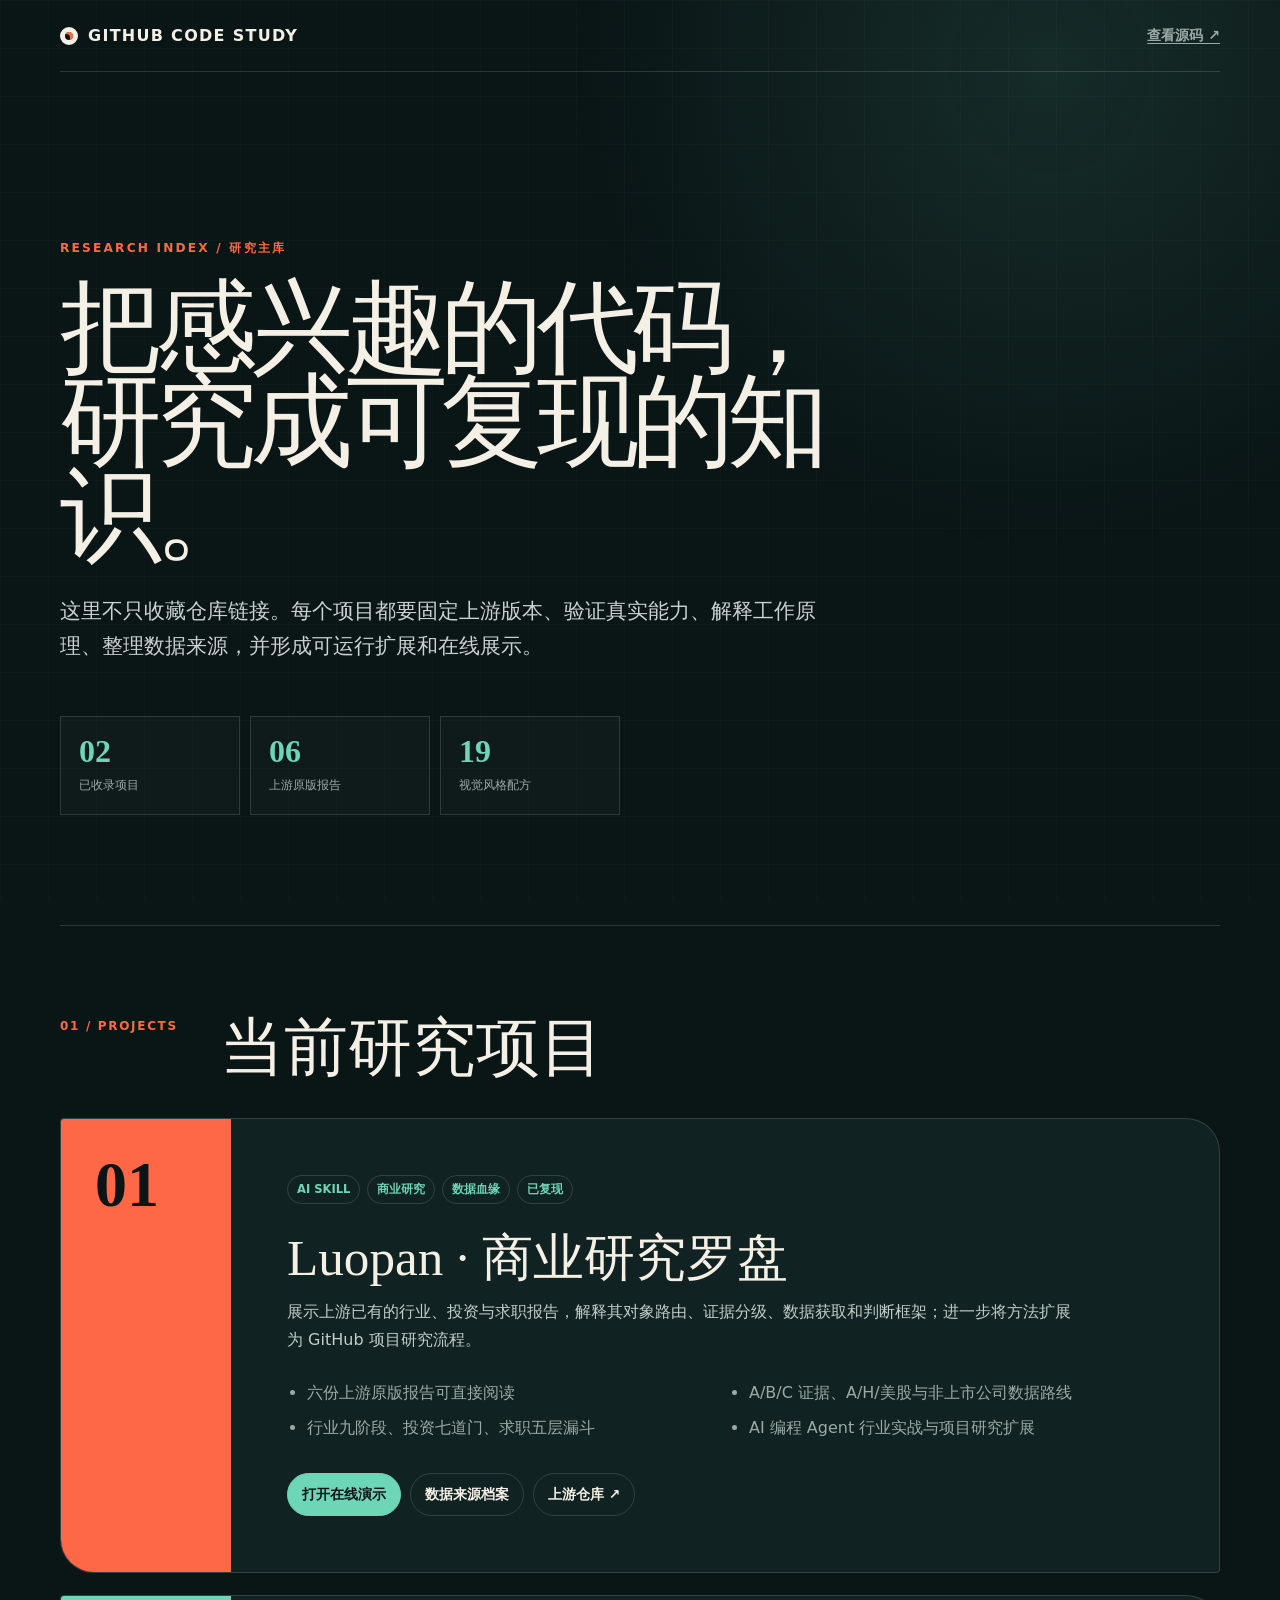
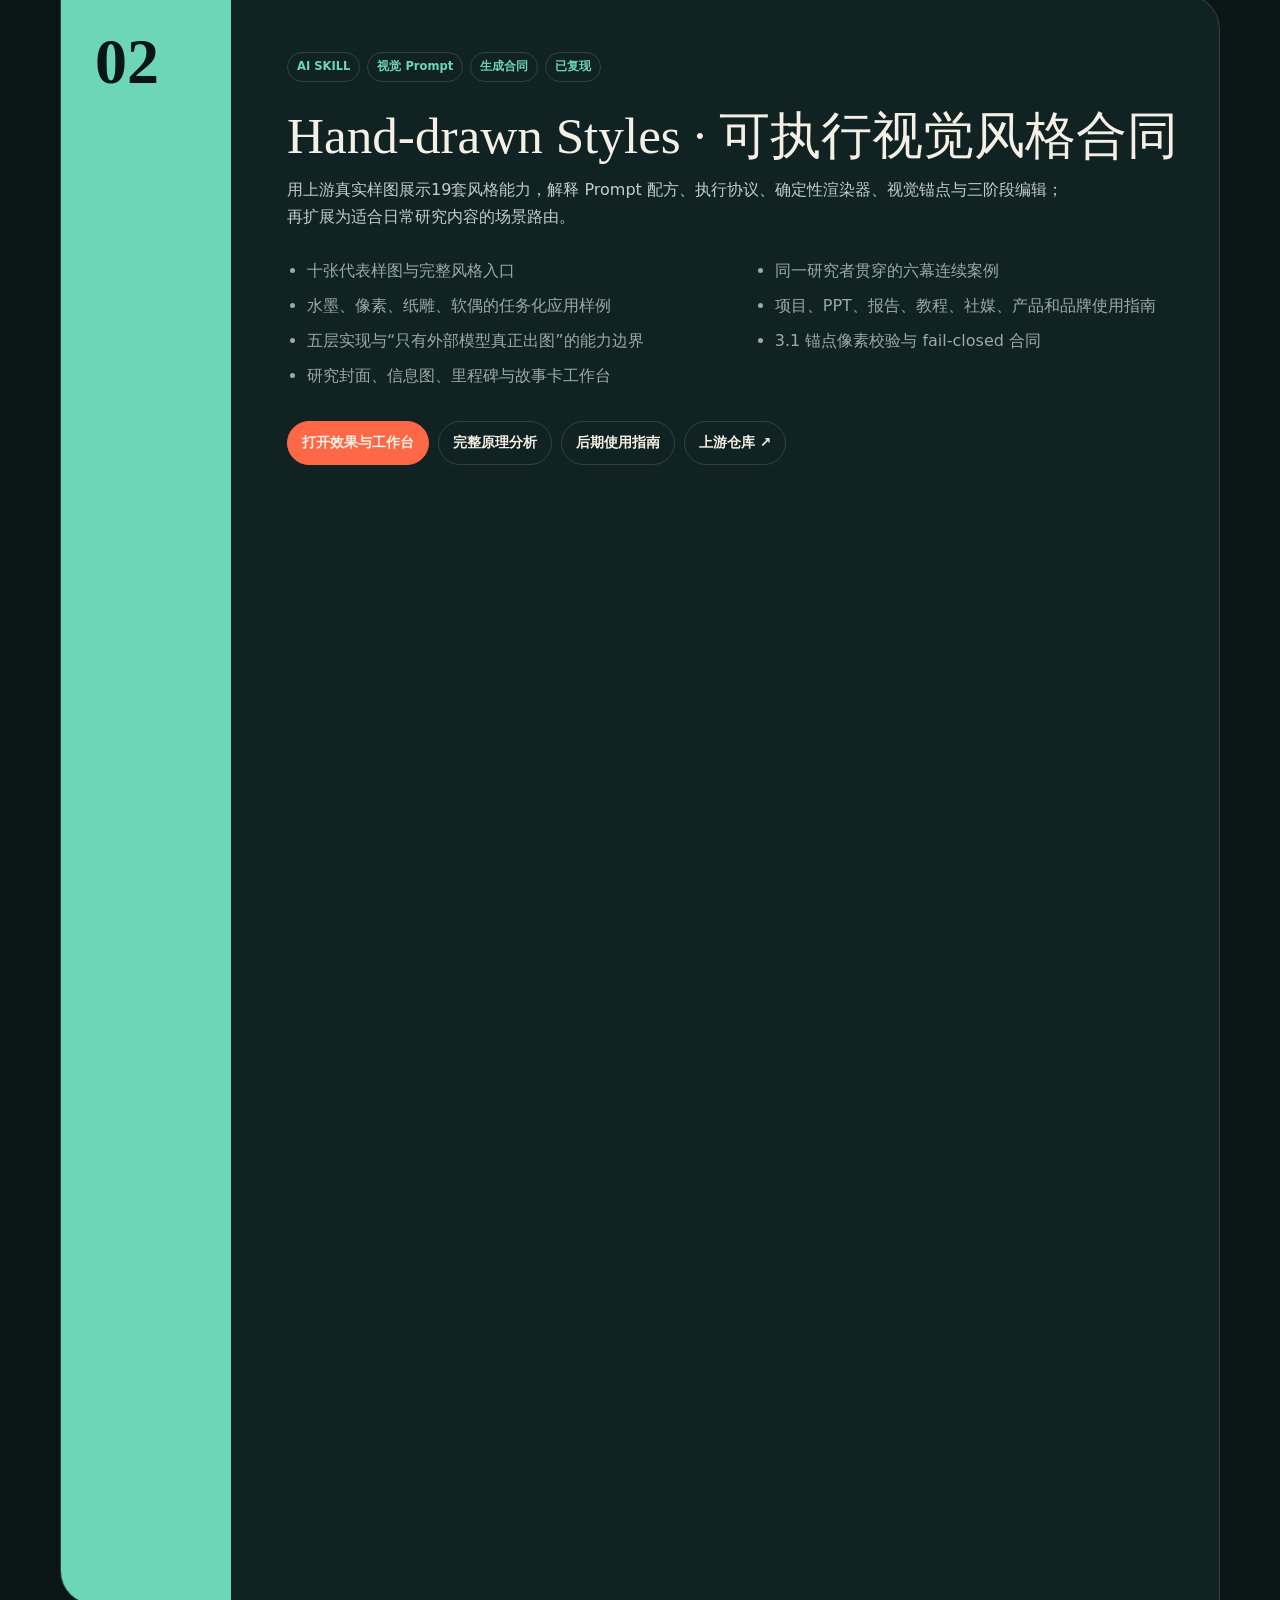
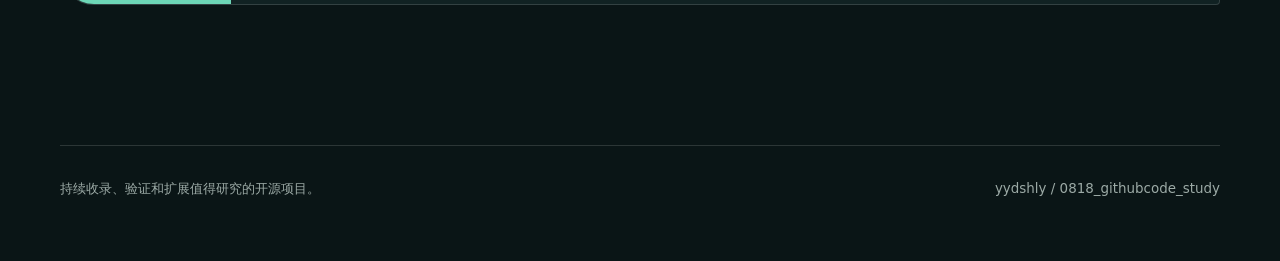
==== site/index.html @ 893c202b "Add long-term usage playbook" ====
<!doctype html>
<html lang="zh-CN">
<head>
  <meta charset="utf-8">
  <meta name="viewport" content="width=device-width, initial-scale=1">
  <meta name="description" content="GitHub Code Study：开源项目能力验证、原理分析、复现、扩展与在线展示索引">
  <title>GitHub Code Study · 研究项目索引</title>
  <link rel="stylesheet" href="styles.css">
</head>
<body>
  <header class="topbar">
    <a class="brand" href="./"><span aria-hidden="true"></span>GITHUB CODE STUDY</a>
    <a class="source" href="https://github.com/yydshly/0818_githubcode_study">查看源码 ↗</a>
  </header>

  <main>
    <section class="hero">
      <p class="eyebrow">RESEARCH INDEX / 研究主库</p>
      <h1>把感兴趣的代码，<br>研究成可复现的知识。</h1>
      <p class="lede">这里不只收藏仓库链接。每个项目都要固定上游版本、验证真实能力、解释工作原理、整理数据来源，并形成可运行扩展和在线展示。</p>
      <div class="stats" aria-label="当前项目统计">
        <div><strong>02</strong><span>已收录项目</span></div>
        <div><strong>06</strong><span>上游原版报告</span></div>
        <div><strong>19</strong><span>视觉风格配方</span></div>
      </div>
    </section>

    <section class="projects" aria-labelledby="projects-title">
      <div class="section-heading"><span>01 / PROJECTS</span><h2 id="projects-title">当前研究项目</h2></div>
      <article class="project-card">
        <div class="project-number">01</div>
        <div class="project-body">
          <div class="tags"><span>AI SKILL</span><span>商业研究</span><span>数据血缘</span><span>已复现</span></div>
          <h3>Luopan · 商业研究罗盘</h3>
          <p>展示上游已有的行业、投资与求职报告，解释其对象路由、证据分级、数据获取和判断框架；进一步将方法扩展为 GitHub 项目研究流程。</p>
          <ul>
            <li>六份上游原版报告可直接阅读</li>
            <li>A/B/C 证据、A/H/美股与非上市公司数据路线</li>
            <li>行业九阶段、投资七道门、求职五层漏斗</li>
            <li>AI 编程 Agent 行业实战与项目研究扩展</li>
          </ul>
          <div class="actions">
            <a class="primary" href="projects/luopan/showcase/">打开在线演示</a>
            <a href="projects/luopan/docs/data-sources-and-acquisition.md">数据来源档案</a>
            <a href="https://github.com/zhangxiaoqiang1991/luopan">上游仓库 ↗</a>
          </div>
        </div>
      </article>
      <article class="project-card project-card-second">
        <div class="project-number">02</div>
        <div class="project-body">
          <div class="tags"><span>AI SKILL</span><span>视觉 Prompt</span><span>生成合同</span><span>已复现</span></div>
          <figure class="project-cover">
            <img src="projects/hand-drawn-styles/showcase/assets/generated/project-cover.png" width="1122" height="1402" alt="Hand-drawn Styles 项目封面：研究者将散乱提示卡整理成可复用视觉档案">
            <figcaption>ChatGPT 生成 · 项目内容资产</figcaption>
          </figure>
          <h3>Hand-drawn Styles · 可执行视觉风格合同</h3>
          <p>用上游真实样图展示19套风格能力，解释 Prompt 配方、执行协议、确定性渲染器、视觉锚点与三阶段编辑；再扩展为适合日常研究内容的场景路由。</p>
          <ul>
            <li>十张代表样图与完整风格入口</li>
            <li>同一研究者贯穿的六幕连续案例</li>
            <li>水墨、像素、纸雕、软偶的任务化应用样例</li>
            <li>项目、PPT、报告、教程、社媒、产品和品牌使用指南</li>
            <li>五层实现与“只有外部模型真正出图”的能力边界</li>
            <li>3.1 锚点像素校验与 fail-closed 合同</li>
            <li>研究封面、信息图、里程碑与故事卡工作台</li>
          </ul>
          <div class="actions">
            <a class="primary" href="projects/hand-drawn-styles/showcase/">打开效果与工作台</a>
            <a href="projects/hand-drawn-styles/docs/analysis.md">完整原理分析</a>
            <a href="projects/hand-drawn-styles/docs/usage-guide.md">后期使用指南</a>
            <a href="https://github.com/threerocks/hand-drawn-styles">上游仓库 ↗</a>
          </div>
        </div>
      </article>
    </section>
  </main>

  <footer><span>持续收录、验证和扩展值得研究的开源项目。</span><span>yydshly / 0818_githubcode_study</span></footer>
</body>
</html>
---- site/styles.css ----
:root {
  color-scheme: dark;
  --bg: #0a1516;
  --surface: #112223;
  --text: #f5f0e5;
  --muted: #9caaa6;
  --line: rgba(255,255,255,.14);
  --mint: #6dd6b6;
  --orange: #ff6846;
}

* { box-sizing: border-box; }
body { margin: 0; color: var(--text); background: var(--bg); font: 16px/1.7 Inter, ui-sans-serif, system-ui, "PingFang SC", sans-serif; }
body::before { content: ""; position: fixed; inset: 0; z-index: -1; background: radial-gradient(circle at 82% 8%, rgba(109,214,182,.12), transparent 30rem), linear-gradient(rgba(255,255,255,.02) 1px, transparent 1px), linear-gradient(90deg, rgba(255,255,255,.02) 1px, transparent 1px); background-size: auto, 48px 48px, 48px 48px; }
a { color: inherit; text-underline-offset: .2em; }
:focus-visible { outline: 3px solid var(--orange); outline-offset: 4px; }
.topbar, main, footer { width: min(1160px, calc(100% - 40px)); margin-inline: auto; }
.topbar { min-height: 72px; display: flex; align-items: center; justify-content: space-between; gap: 20px; border-bottom: 1px solid var(--line); }
.brand { display: flex; align-items: center; gap: 10px; text-decoration: none; font-weight: 900; letter-spacing: .08em; }
.brand span { width: 18px; aspect-ratio: 1; border: 5px solid var(--text); border-radius: 50%; box-shadow: inset -3px 2px 0 var(--orange); }
.source { color: var(--muted); font-size: .88rem; font-weight: 800; }
.hero { padding: clamp(80px, 13vw, 170px) 0 110px; }
.eyebrow { margin: 0 0 22px; color: var(--orange); font-size: .76rem; font-weight: 900; letter-spacing: .18em; }
h1, h2, h3, p { margin-top: 0; }
h1 { max-width: 950px; margin-bottom: 30px; font: clamp(3.2rem, 8vw, 7.2rem)/.92 Georgia, "Noto Serif SC", serif; letter-spacing: -.065em; }
.lede { max-width: 760px; color: #c8d2cf; font-size: clamp(1.05rem, 2vw, 1.3rem); }
.stats { display: grid; grid-template-columns: repeat(3, minmax(0, 180px)); gap: 10px; margin-top: 52px; }
.stats div { padding: 18px; border: 1px solid var(--line); background: rgba(255,255,255,.025); }
.stats strong, .stats span { display: block; }
.stats strong { color: var(--mint); font: 700 2rem/1 Georgia, serif; }
.stats span { margin-top: 7px; color: var(--muted); font-size: .78rem; }
.projects { padding: 90px 0 140px; border-top: 1px solid var(--line); }
.section-heading { display: grid; grid-template-columns: 140px 1fr; gap: 20px; margin-bottom: 38px; }
.section-heading span { color: var(--orange); font-size: .75rem; font-weight: 900; letter-spacing: .14em; }
h2 { margin: 0; font: clamp(2.2rem, 5vw, 4.4rem)/1 Georgia, serif; }
.project-card { display: grid; grid-template-columns: 170px 1fr; border: 1px solid var(--line); border-radius: 4px 34px 4px 34px; background: var(--surface); overflow: hidden; }
.project-card + .project-card { margin-top: 22px; }
.project-card-second .project-number { background: var(--mint); }
.project-card-second .actions .primary { color: var(--text); background: var(--orange); border-color: var(--orange); }
.project-cover { float: right; width: min(210px, 32%); margin: 0 0 22px 34px; padding: 7px; color: #182523; background: #fff8e9; border: 1px solid #d9cbb3; transform: rotate(1deg); }
.project-cover img { display: block; width: 100%; aspect-ratio: 4/5; object-fit: cover; }
.project-cover figcaption { padding: 7px 2px 1px; color: #776b59; font-size: .66rem; font-weight: 850; }
.project-number { padding: 34px; color: var(--bg); background: var(--orange); font: 700 4rem/1 Georgia, serif; }
.project-body { padding: clamp(28px, 5vw, 56px); }
.tags { display: flex; flex-wrap: wrap; gap: 7px; }
.tags span { padding: 4px 9px; border: 1px solid var(--line); border-radius: 99px; color: var(--mint); font-size: .72rem; font-weight: 850; }
h3 { margin: 28px 0 15px; font: clamp(2rem, 4vw, 3.7rem)/1 Georgia, serif; }
.project-body p { max-width: 790px; color: #c1cdca; }
.project-body ul { display: grid; grid-template-columns: repeat(2,minmax(0,1fr)); gap: 8px 28px; margin: 26px 0; padding-left: 20px; color: var(--muted); }
.actions { display: flex; flex-wrap: wrap; gap: 9px; margin-top: 32px; }
.actions a { padding: 9px 14px; border: 1px solid var(--line); border-radius: 99px; text-decoration: none; font-size: .86rem; font-weight: 850; }
.actions .primary { color: var(--bg); background: var(--mint); border-color: var(--mint); }
footer { display: flex; justify-content: space-between; gap: 20px; padding: 32px 0 60px; border-top: 1px solid var(--line); color: var(--muted); font-size: .84rem; }

@media (max-width: 700px) {
  .topbar, main, footer { width: min(100% - 24px, 1160px); }
  .source { font-size: .76rem; }
  .hero { padding-top: 76px; }
  .stats { grid-template-columns: 1fr; }
  .section-heading, .project-card { grid-template-columns: 1fr; }
  .project-number { padding: 20px 26px; font-size: 2.4rem; }
  .project-body ul { grid-template-columns: 1fr; }
  .project-cover { float: none; width: min(100%, 360px); margin: 24px 0; }
  footer { display: block; }
  footer span { display: block; margin-bottom: 6px; }
}

@media (prefers-reduced-motion: reduce) {
  *, *::before, *::after { animation-duration: .001ms !important; transition-duration: .001ms !important; }
}
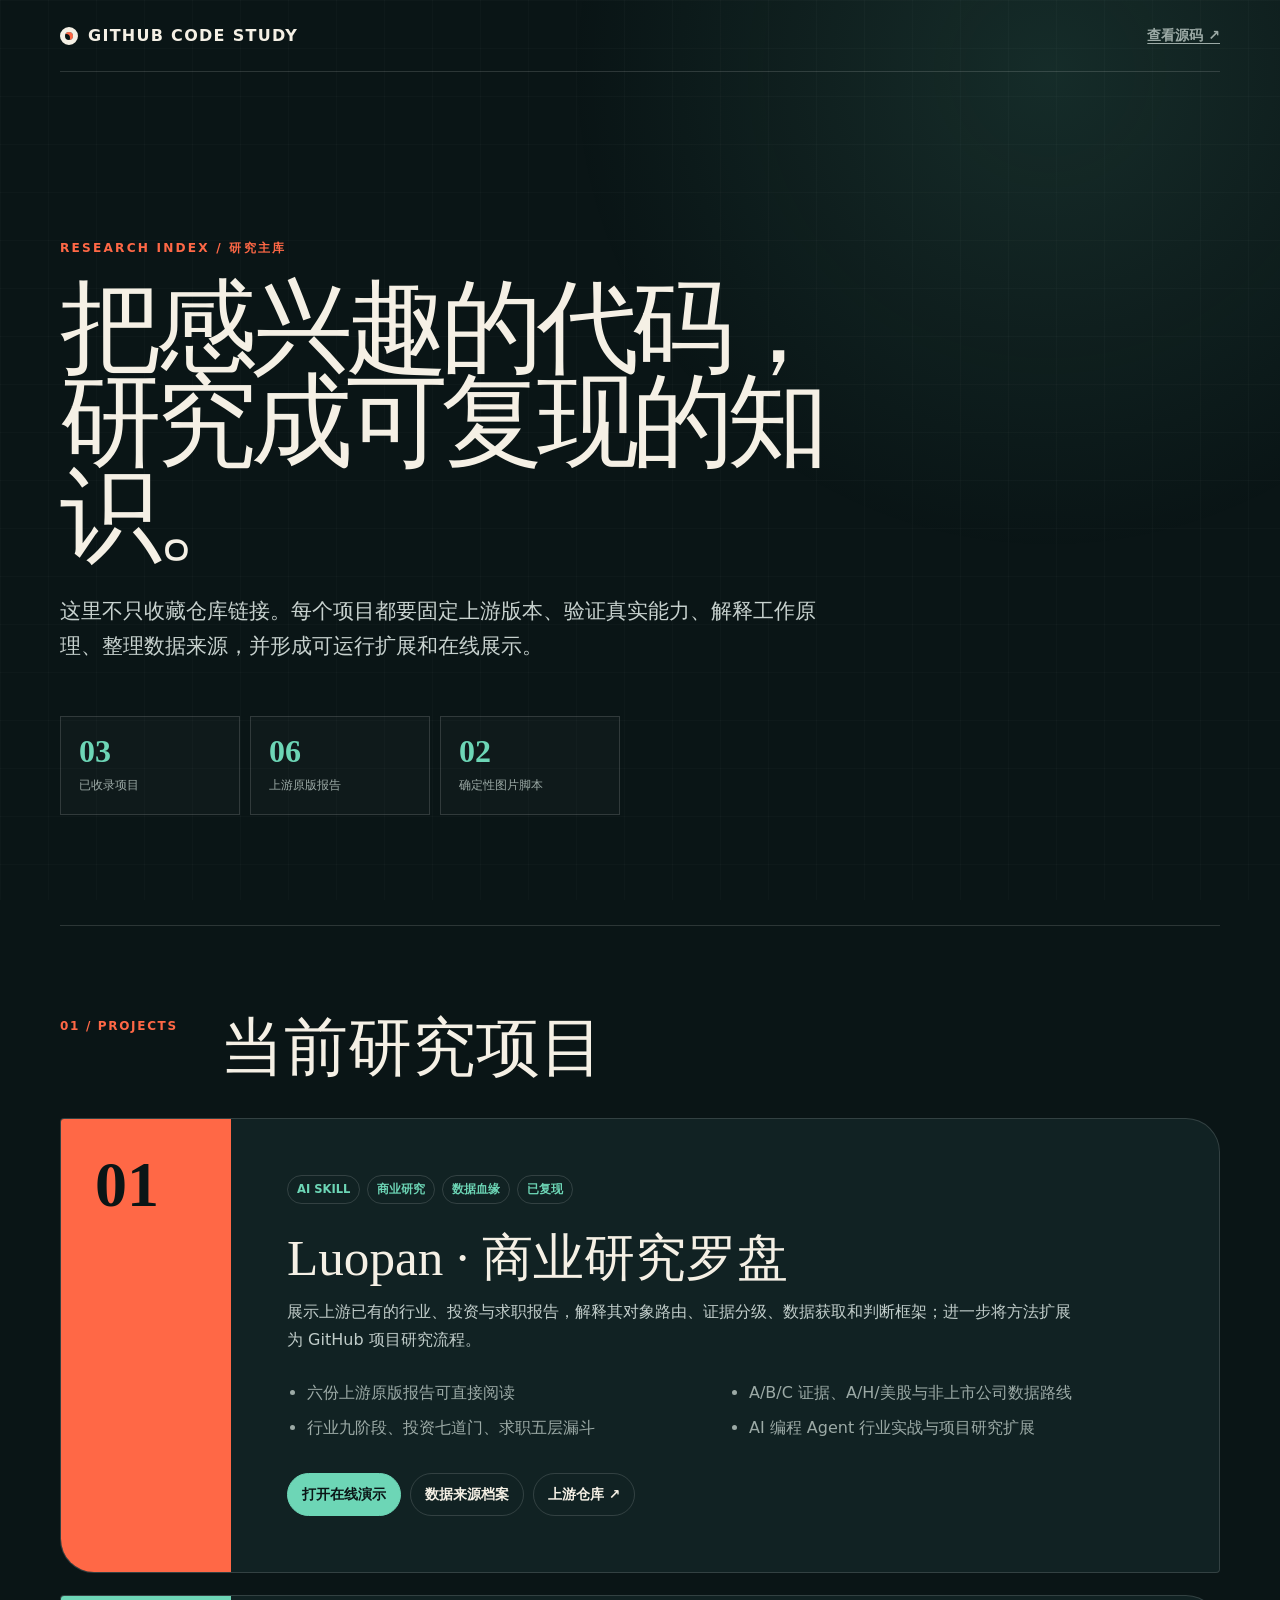
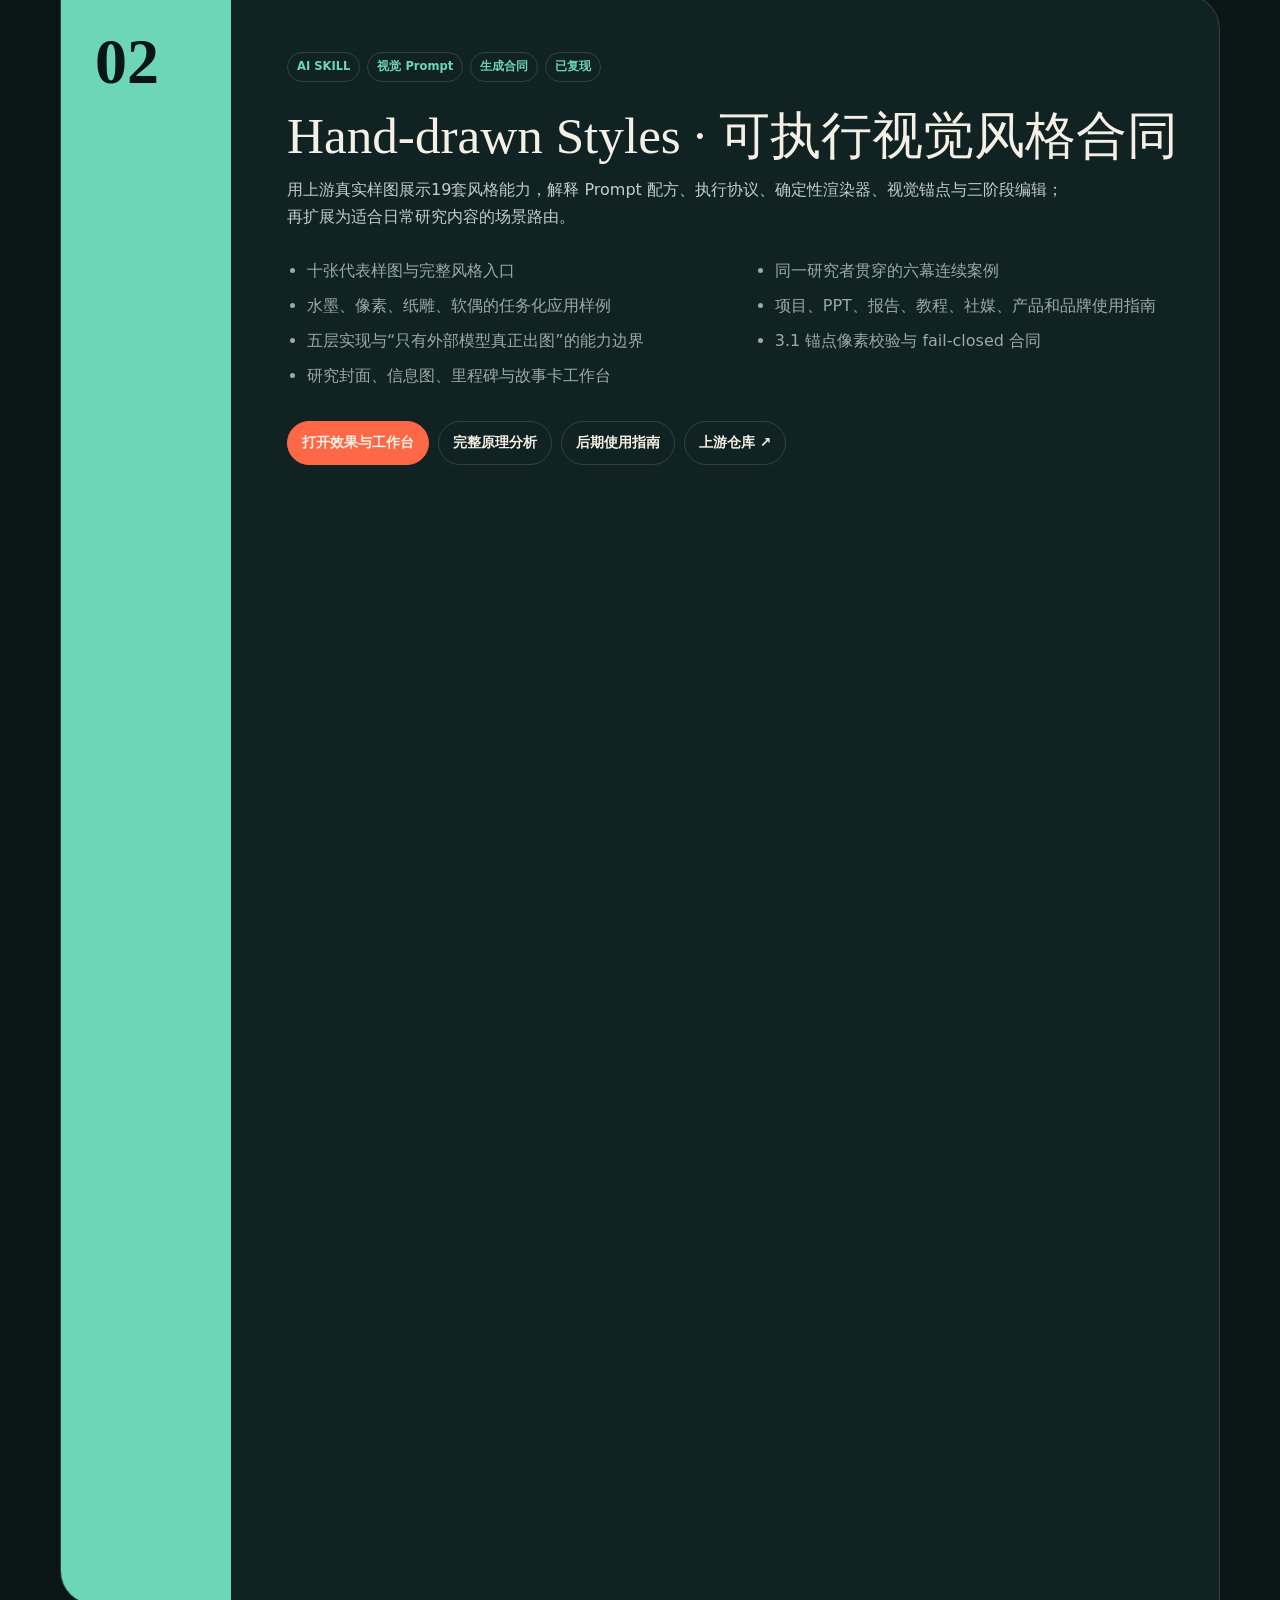
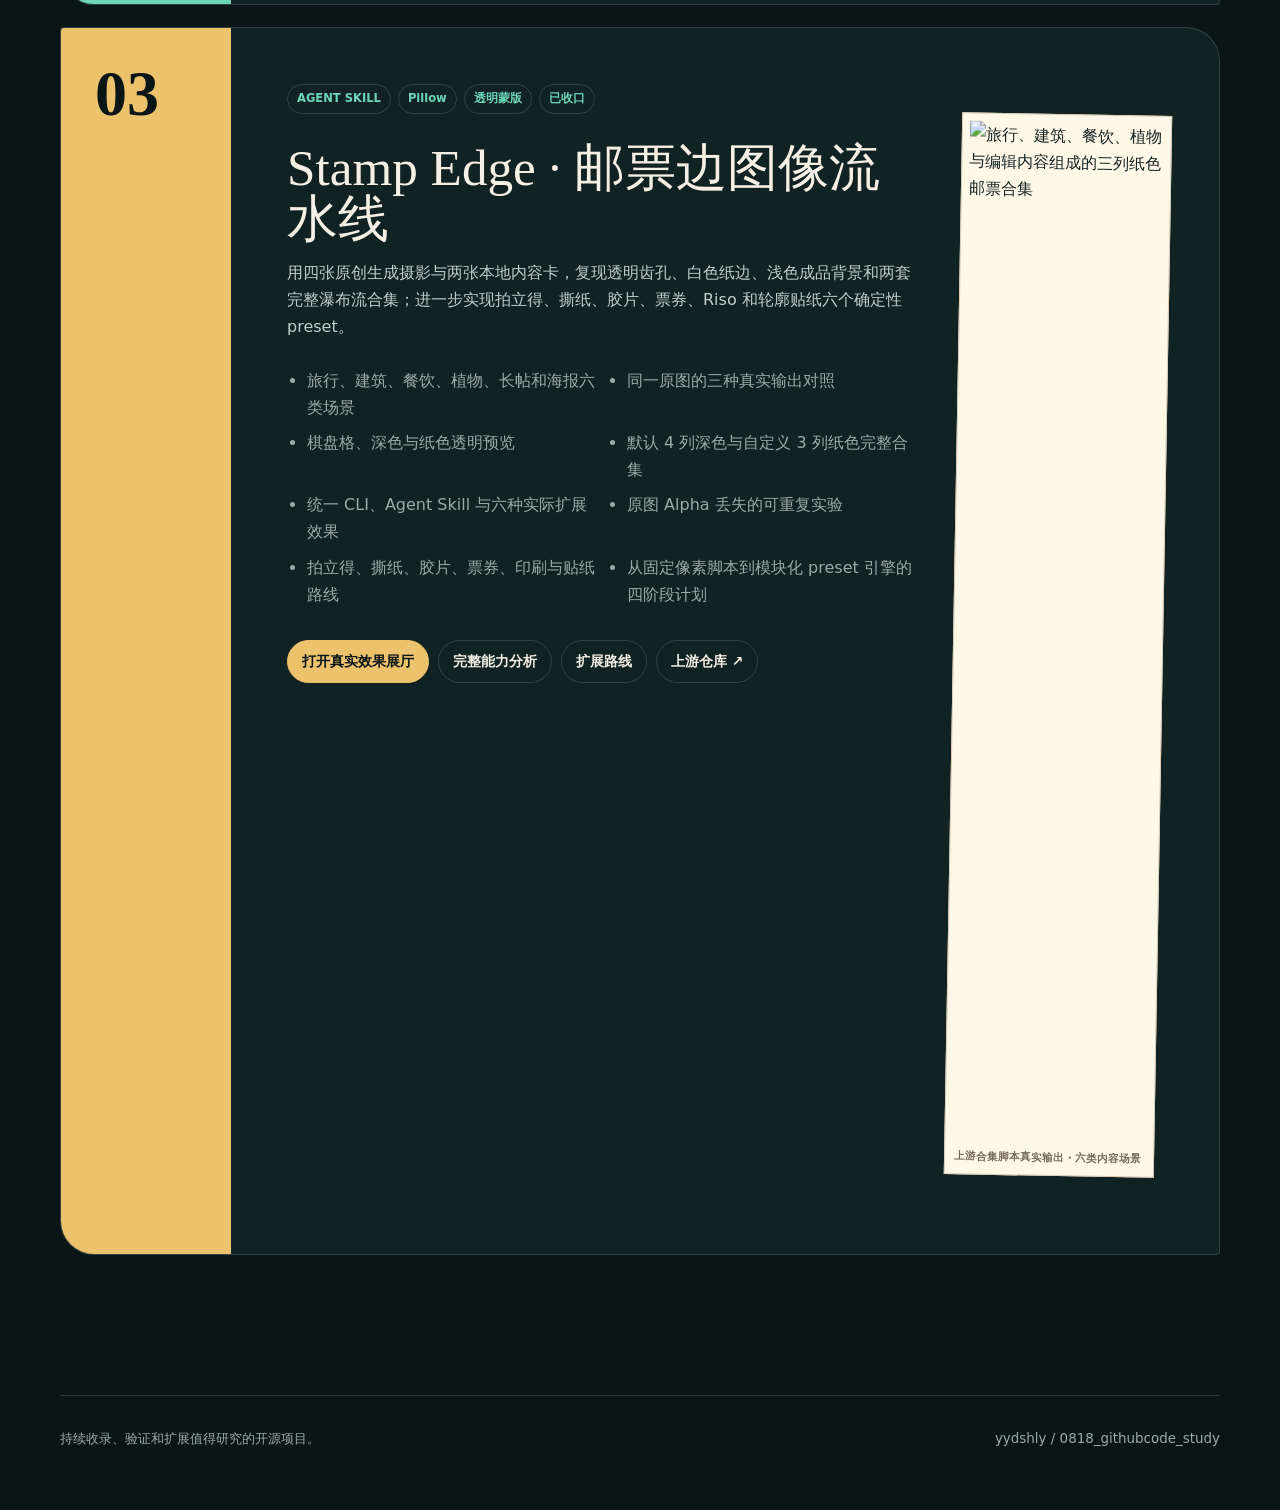
==== commit 2732181c: "Add Stamp Edge skill research project" ====
--- a/site/index.html
+++ b/site/index.html
@@ -19,9 +19,9 @@
       <h1>把感兴趣的代码，<br>研究成可复现的知识。</h1>
       <p class="lede">这里不只收藏仓库链接。每个项目都要固定上游版本、验证真实能力、解释工作原理、整理数据来源，并形成可运行扩展和在线展示。</p>
       <div class="stats" aria-label="当前项目统计">
-        <div><strong>02</strong><span>已收录项目</span></div>
+        <div><strong>03</strong><span>已收录项目</span></div>
         <div><strong>06</strong><span>上游原版报告</span></div>
-        <div><strong>19</strong><span>视觉风格配方</span></div>
+        <div><strong>02</strong><span>确定性图片脚本</span></div>
       </div>
     </section>
 
@@ -73,6 +73,34 @@
           </div>
         </div>
       </article>
+      <article class="project-card project-card-third">
+        <div class="project-number">03</div>
+        <div class="project-body">
+          <div class="tags"><span>AGENT SKILL</span><span>Pillow</span><span>透明蒙版</span><span>已收口</span></div>
+          <figure class="project-cover stamp-cover">
+            <img src="projects/stamp-edge-skill/showcase/assets/demo/outputs-v2/collection-paper-3col.png" width="1362" height="1020" alt="旅行、建筑、餐饮、植物与编辑内容组成的三列纸色邮票合集">
+            <figcaption>上游合集脚本真实输出 · 六类内容场景</figcaption>
+          </figure>
+          <h3>Stamp Edge · 邮票边图像流水线</h3>
+          <p>用四张原创生成摄影与两张本地内容卡，复现透明齿孔、白色纸边、浅色成品背景和两套完整瀑布流合集；进一步实现拍立得、撕纸、胶片、票券、Riso 和轮廓贴纸六个确定性 preset。</p>
+          <ul>
+            <li>旅行、建筑、餐饮、植物、长帖和海报六类场景</li>
+            <li>同一原图的三种真实输出对照</li>
+            <li>棋盘格、深色与纸色透明预览</li>
+            <li>默认 4 列深色与自定义 3 列纸色完整合集</li>
+            <li>统一 CLI、Agent Skill 与六种实际扩展效果</li>
+            <li>原图 Alpha 丢失的可重复实验</li>
+            <li>拍立得、撕纸、胶片、票券、印刷与贴纸路线</li>
+            <li>从固定像素脚本到模块化 preset 引擎的四阶段计划</li>
+          </ul>
+          <div class="actions">
+            <a class="primary" href="projects/stamp-edge-skill/showcase/">打开真实效果展厅</a>
+            <a href="projects/stamp-edge-skill/docs/analysis.md">完整能力分析</a>
+            <a href="projects/stamp-edge-skill/docs/extension-roadmap.md">扩展路线</a>
+            <a href="https://github.com/xianxie6/stamp-edge-skill">上游仓库 ↗</a>
+          </div>
+        </div>
+      </article>
     </section>
   </main>
 
--- a/site/styles.css
+++ b/site/styles.css
@@ -37,6 +37,10 @@
 .project-card + .project-card { margin-top: 22px; }
 .project-card-second .project-number { background: var(--mint); }
 .project-card-second .actions .primary { color: var(--text); background: var(--orange); border-color: var(--orange); }
+.project-card-third .project-number { background: #edc26d; }
+.project-card-third .actions .primary { color: var(--bg); background: #edc26d; border-color: #edc26d; }
+.stamp-cover { width: min(300px, 40%); color: #d7dedd; background-color: #111d26; background-image: linear-gradient(45deg, #1b2a34 25%, transparent 25%), linear-gradient(-45deg, #1b2a34 25%, transparent 25%), linear-gradient(45deg, transparent 75%, #1b2a34 75%), linear-gradient(-45deg, transparent 75%, #1b2a34 75%); background-position: 0 0, 0 8px, 8px -8px, -8px 0; background-size: 16px 16px; }
+.stamp-cover img { aspect-ratio: 3/2; object-fit: contain; }
 .project-cover { float: right; width: min(210px, 32%); margin: 0 0 22px 34px; padding: 7px; color: #182523; background: #fff8e9; border: 1px solid #d9cbb3; transform: rotate(1deg); }
 .project-cover img { display: block; width: 100%; aspect-ratio: 4/5; object-fit: cover; }
 .project-cover figcaption { padding: 7px 2px 1px; color: #776b59; font-size: .66rem; font-weight: 850; }
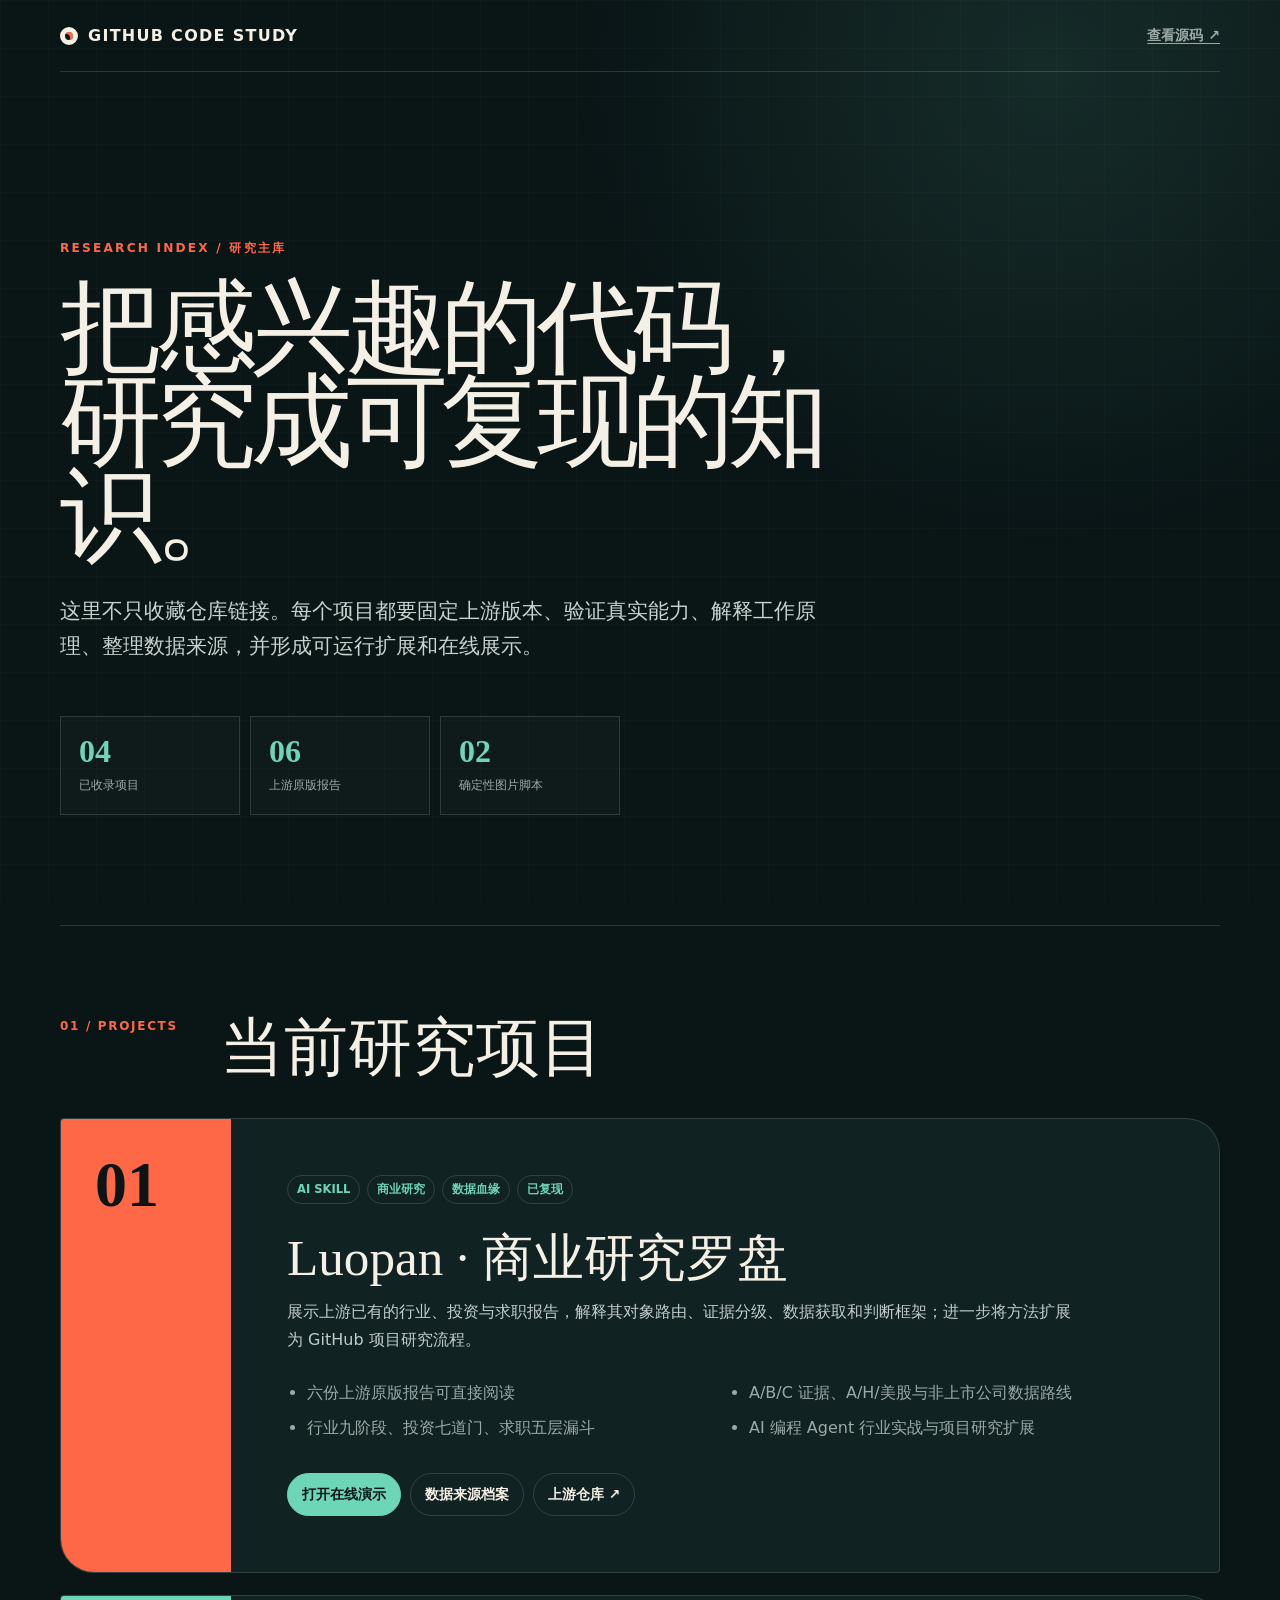
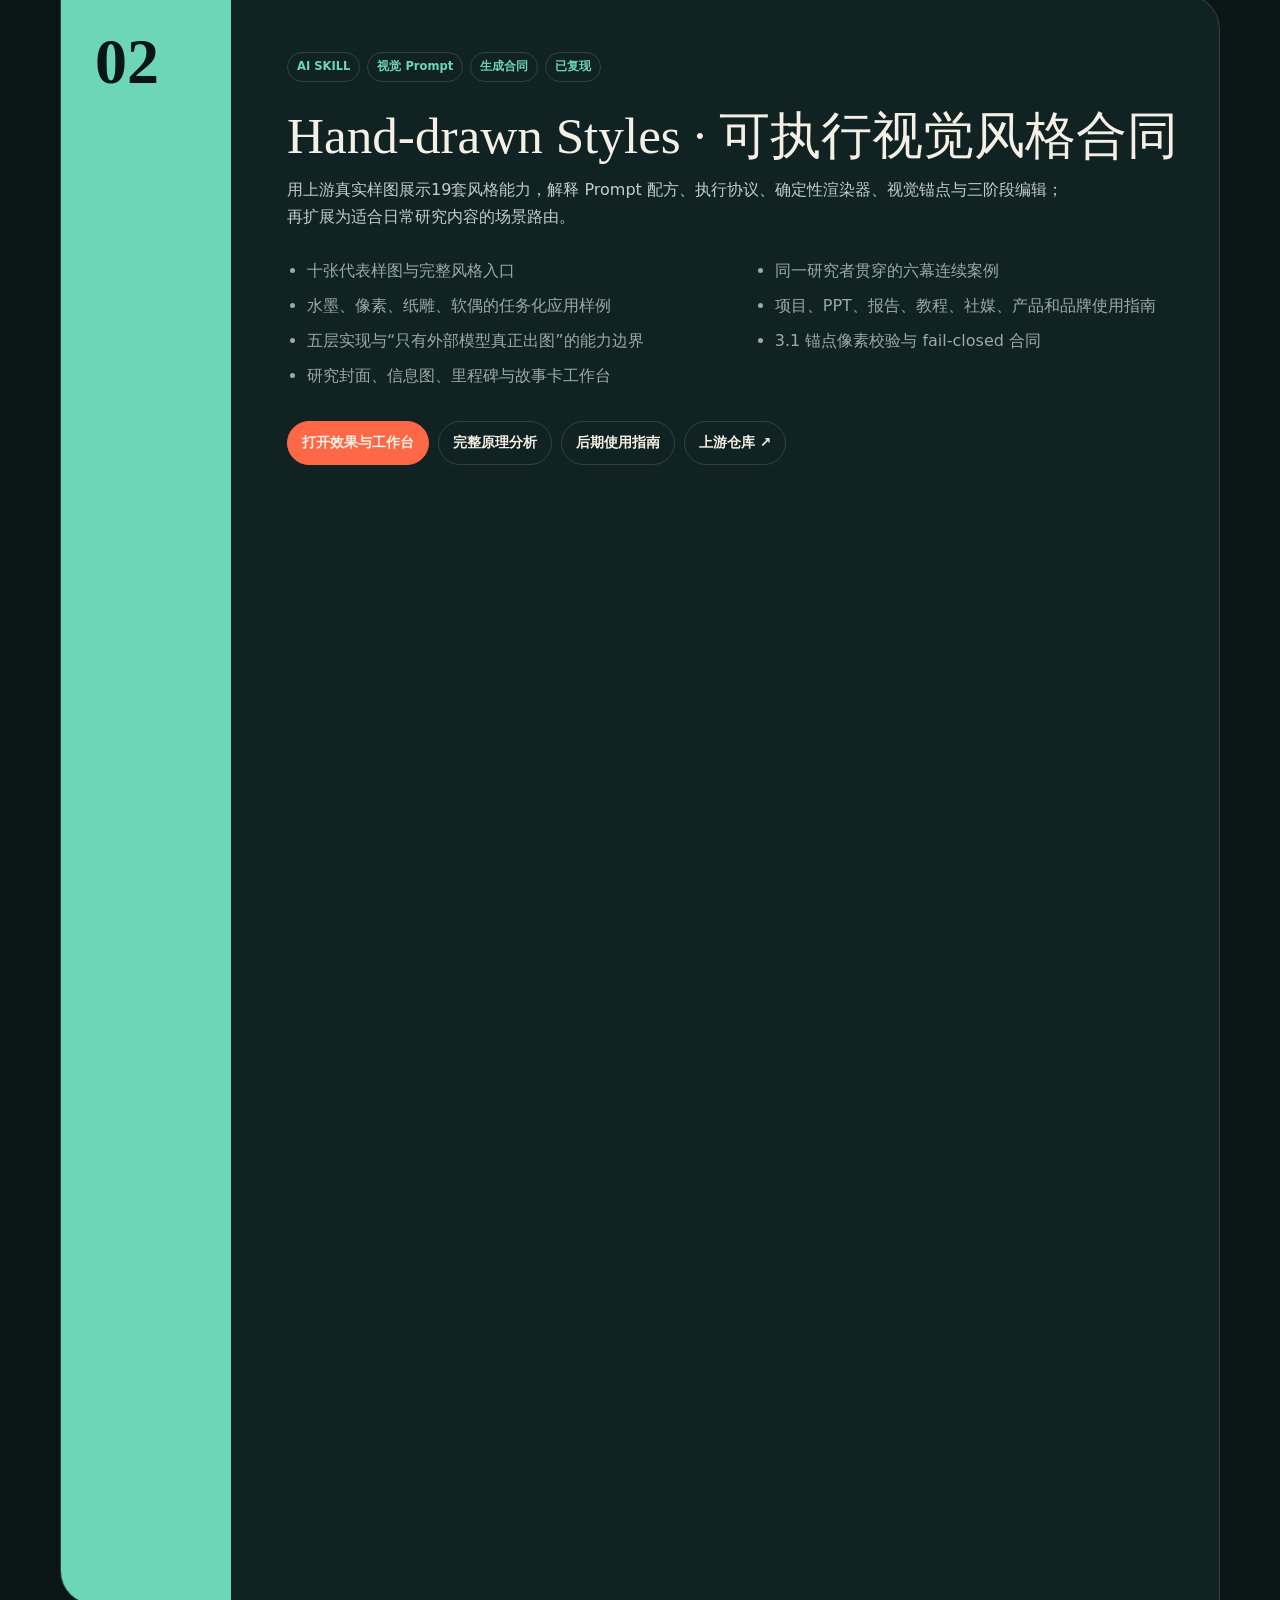
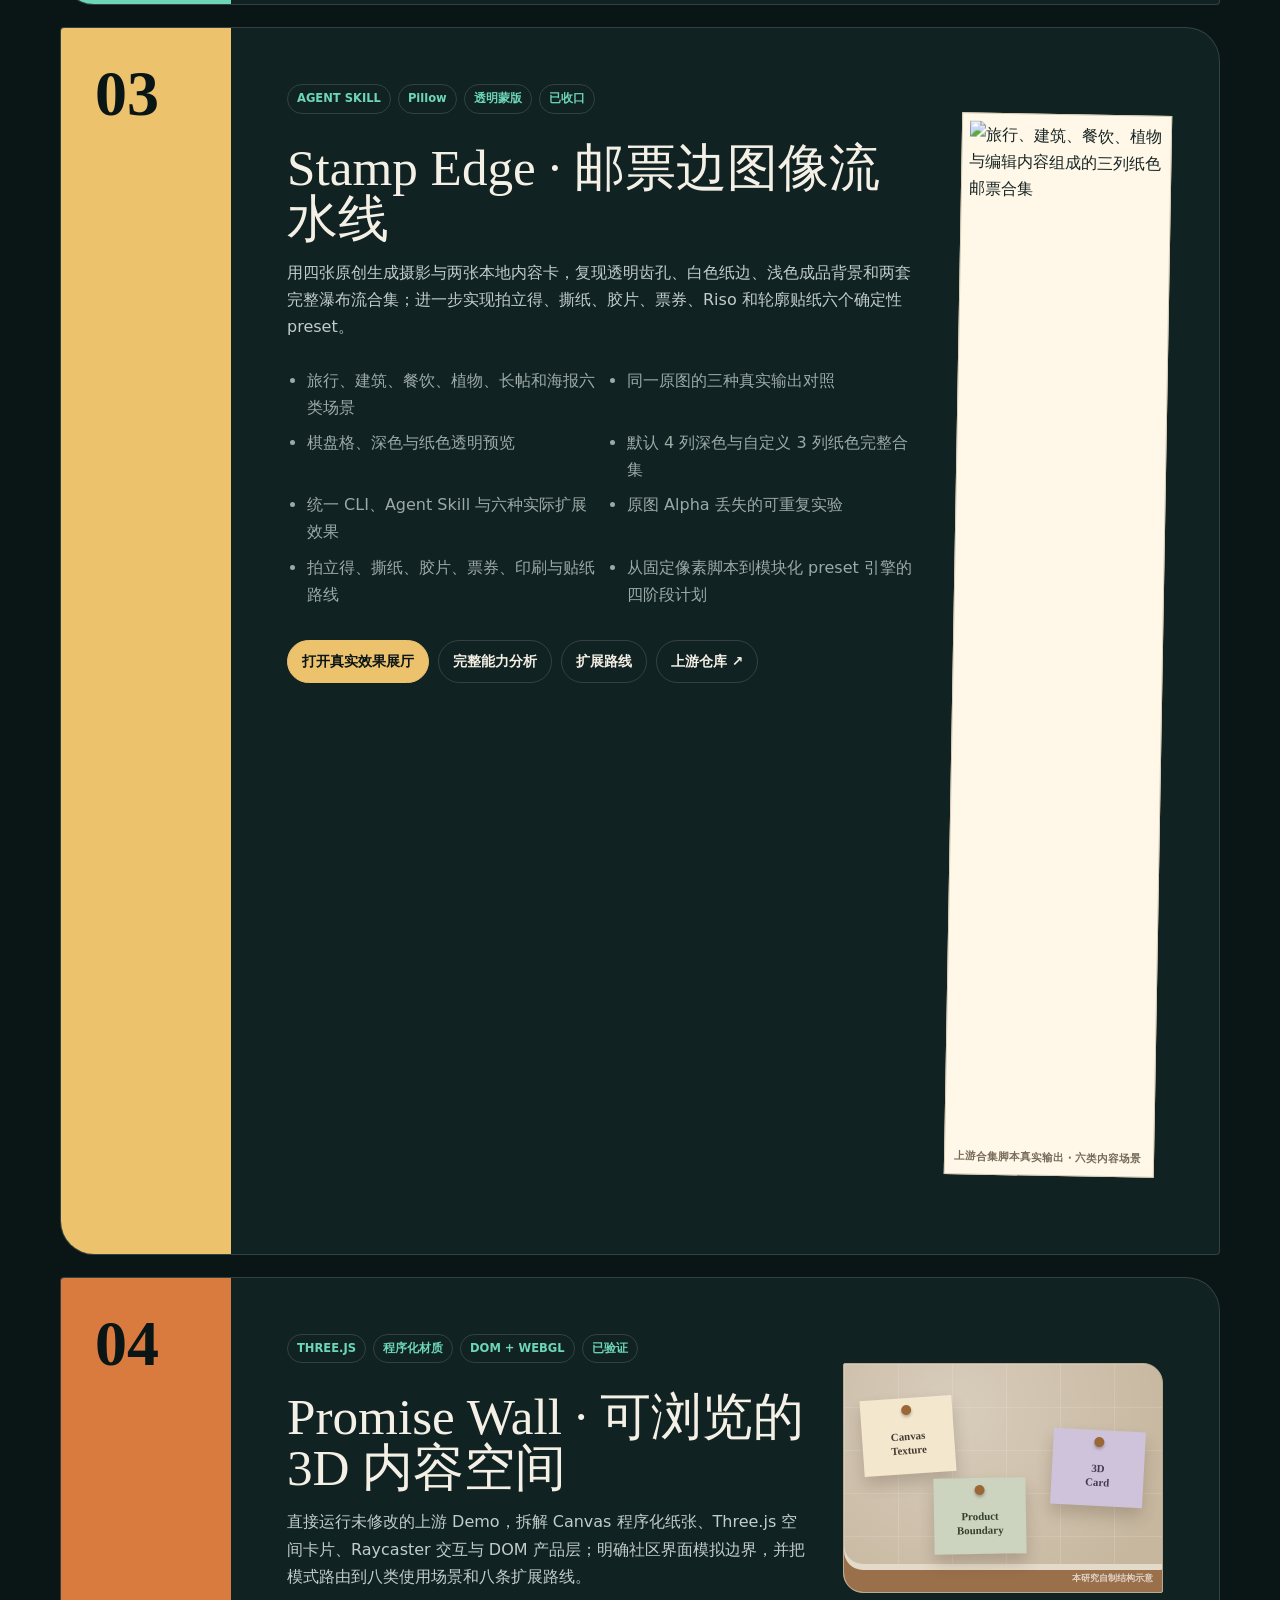
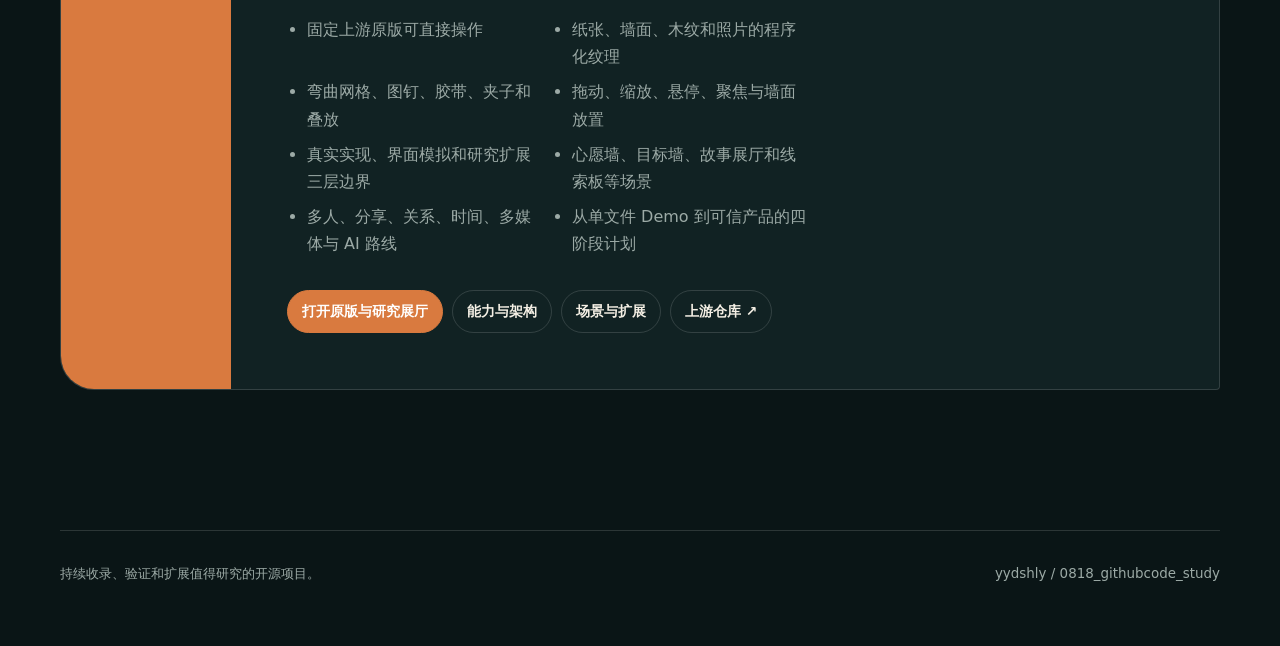
==== commit f2c46bf6: "Add Promise Wall research project" ====
--- a/site/index.html
+++ b/site/index.html
@@ -19,7 +19,7 @@
       <h1>把感兴趣的代码，<br>研究成可复现的知识。</h1>
       <p class="lede">这里不只收藏仓库链接。每个项目都要固定上游版本、验证真实能力、解释工作原理、整理数据来源，并形成可运行扩展和在线展示。</p>
       <div class="stats" aria-label="当前项目统计">
-        <div><strong>03</strong><span>已收录项目</span></div>
+        <div><strong>04</strong><span>已收录项目</span></div>
         <div><strong>06</strong><span>上游原版报告</span></div>
         <div><strong>02</strong><span>确定性图片脚本</span></div>
       </div>
@@ -101,6 +101,36 @@
           </div>
         </div>
       </article>
+      <article class="project-card project-card-fourth">
+        <div class="project-number">04</div>
+        <div class="project-body">
+          <div class="tags"><span>THREE.JS</span><span>程序化材质</span><span>DOM + WEBGL</span><span>已验证</span></div>
+          <div class="promise-cover" role="img" aria-label="研究页面自制的 Promise Wall 结构示意：暖色墙面上钉着三张不同纸张">
+            <i class="promise-note note-one">Canvas<br>Texture</i>
+            <i class="promise-note note-two">3D<br>Card</i>
+            <i class="promise-note note-three">Product<br>Boundary</i>
+            <small>本研究自制结构示意</small>
+          </div>
+          <h3>Promise Wall · 可浏览的 3D 内容空间</h3>
+          <p>直接运行未修改的上游 Demo，拆解 Canvas 程序化纸张、Three.js 空间卡片、Raycaster 交互与 DOM 产品层；明确社区界面模拟边界，并把模式路由到八类使用场景和八条扩展路线。</p>
+          <ul>
+            <li>固定上游原版可直接操作</li>
+            <li>纸张、墙面、木纹和照片的程序化纹理</li>
+            <li>弯曲网格、图钉、胶带、夹子和叠放</li>
+            <li>拖动、缩放、悬停、聚焦与墙面放置</li>
+            <li>真实实现、界面模拟和研究扩展三层边界</li>
+            <li>心愿墙、目标墙、故事展厅和线索板等场景</li>
+            <li>多人、分享、关系、时间、多媒体与 AI 路线</li>
+            <li>从单文件 Demo 到可信产品的四阶段计划</li>
+          </ul>
+          <div class="actions">
+            <a class="primary" href="projects/promise-wall/showcase/">打开原版与研究展厅</a>
+            <a href="projects/promise-wall/docs/analysis.md">能力与架构</a>
+            <a href="projects/promise-wall/docs/extension-scenarios.md">场景与扩展</a>
+            <a href="https://github.com/thebuggeddev/promise-wall">上游仓库 ↗</a>
+          </div>
+        </div>
+      </article>
     </section>
   </main>
 
--- a/site/styles.css
+++ b/site/styles.css
@@ -39,6 +39,15 @@
 .project-card-second .actions .primary { color: var(--text); background: var(--orange); border-color: var(--orange); }
 .project-card-third .project-number { background: #edc26d; }
 .project-card-third .actions .primary { color: var(--bg); background: #edc26d; border-color: #edc26d; }
+.project-card-fourth .project-number { background: #d97a3f; }
+.project-card-fourth .actions .primary { color: #fff; background: #d97a3f; border-color: #d97a3f; }
+.promise-cover { position: relative; float: right; width: min(320px, 42%); min-height: 230px; margin: 0 0 24px 34px; overflow: hidden; border: 1px solid #b9aa93; border-radius: 2px 20px 2px 20px; background-color: #c7b79f; background-image: linear-gradient(90deg, rgba(255,255,255,.14) 1px, transparent 1px), linear-gradient(rgba(255,255,255,.12) 1px, transparent 1px), radial-gradient(circle at 35% 20%, rgba(255,255,255,.3), transparent 14rem); background-size: 54px 43px, 54px 43px, auto; box-shadow: inset 0 -22px 0 #9a704b, inset 0 -28px 0 #e4dac9; }
+.promise-cover small { position: absolute; right: 9px; bottom: 6px; color: rgba(255,255,255,.7); font-size: .54rem; font-weight: 800; }
+.promise-note { position: absolute; width: 92px; min-height: 76px; padding: 25px 10px 10px; display: grid; place-items: center; color: #463c32; background: #f3e8ce; box-shadow: 0 9px 16px rgba(52,37,22,.2); font: 700 .68rem/1.2 Georgia, serif; text-align: center; }
+.promise-note::before { content: ""; position: absolute; left: 50%; top: 7px; width: 10px; height: 10px; border-radius: 50%; background: #9c6737; box-shadow: 0 2px 3px rgba(40,25,10,.3); transform: translateX(-50%); }
+.promise-note.note-one { left: 18px; top: 34px; transform: rotate(-4deg); }
+.promise-note.note-two { right: 18px; top: 66px; color: #443950; background: #cec3db; transform: rotate(3deg); }
+.promise-note.note-three { left: 90px; bottom: 38px; color: #35402e; background: #ccd3bf; transform: rotate(-1deg); }
 .stamp-cover { width: min(300px, 40%); color: #d7dedd; background-color: #111d26; background-image: linear-gradient(45deg, #1b2a34 25%, transparent 25%), linear-gradient(-45deg, #1b2a34 25%, transparent 25%), linear-gradient(45deg, transparent 75%, #1b2a34 75%), linear-gradient(-45deg, transparent 75%, #1b2a34 75%); background-position: 0 0, 0 8px, 8px -8px, -8px 0; background-size: 16px 16px; }
 .stamp-cover img { aspect-ratio: 3/2; object-fit: contain; }
 .project-cover { float: right; width: min(210px, 32%); margin: 0 0 22px 34px; padding: 7px; color: #182523; background: #fff8e9; border: 1px solid #d9cbb3; transform: rotate(1deg); }
@@ -65,6 +74,7 @@
   .project-number { padding: 20px 26px; font-size: 2.4rem; }
   .project-body ul { grid-template-columns: 1fr; }
   .project-cover { float: none; width: min(100%, 360px); margin: 24px 0; }
+  .promise-cover { float: none; width: min(100%, 360px); margin: 24px 0; }
   footer { display: block; }
   footer span { display: block; margin-bottom: 6px; }
 }
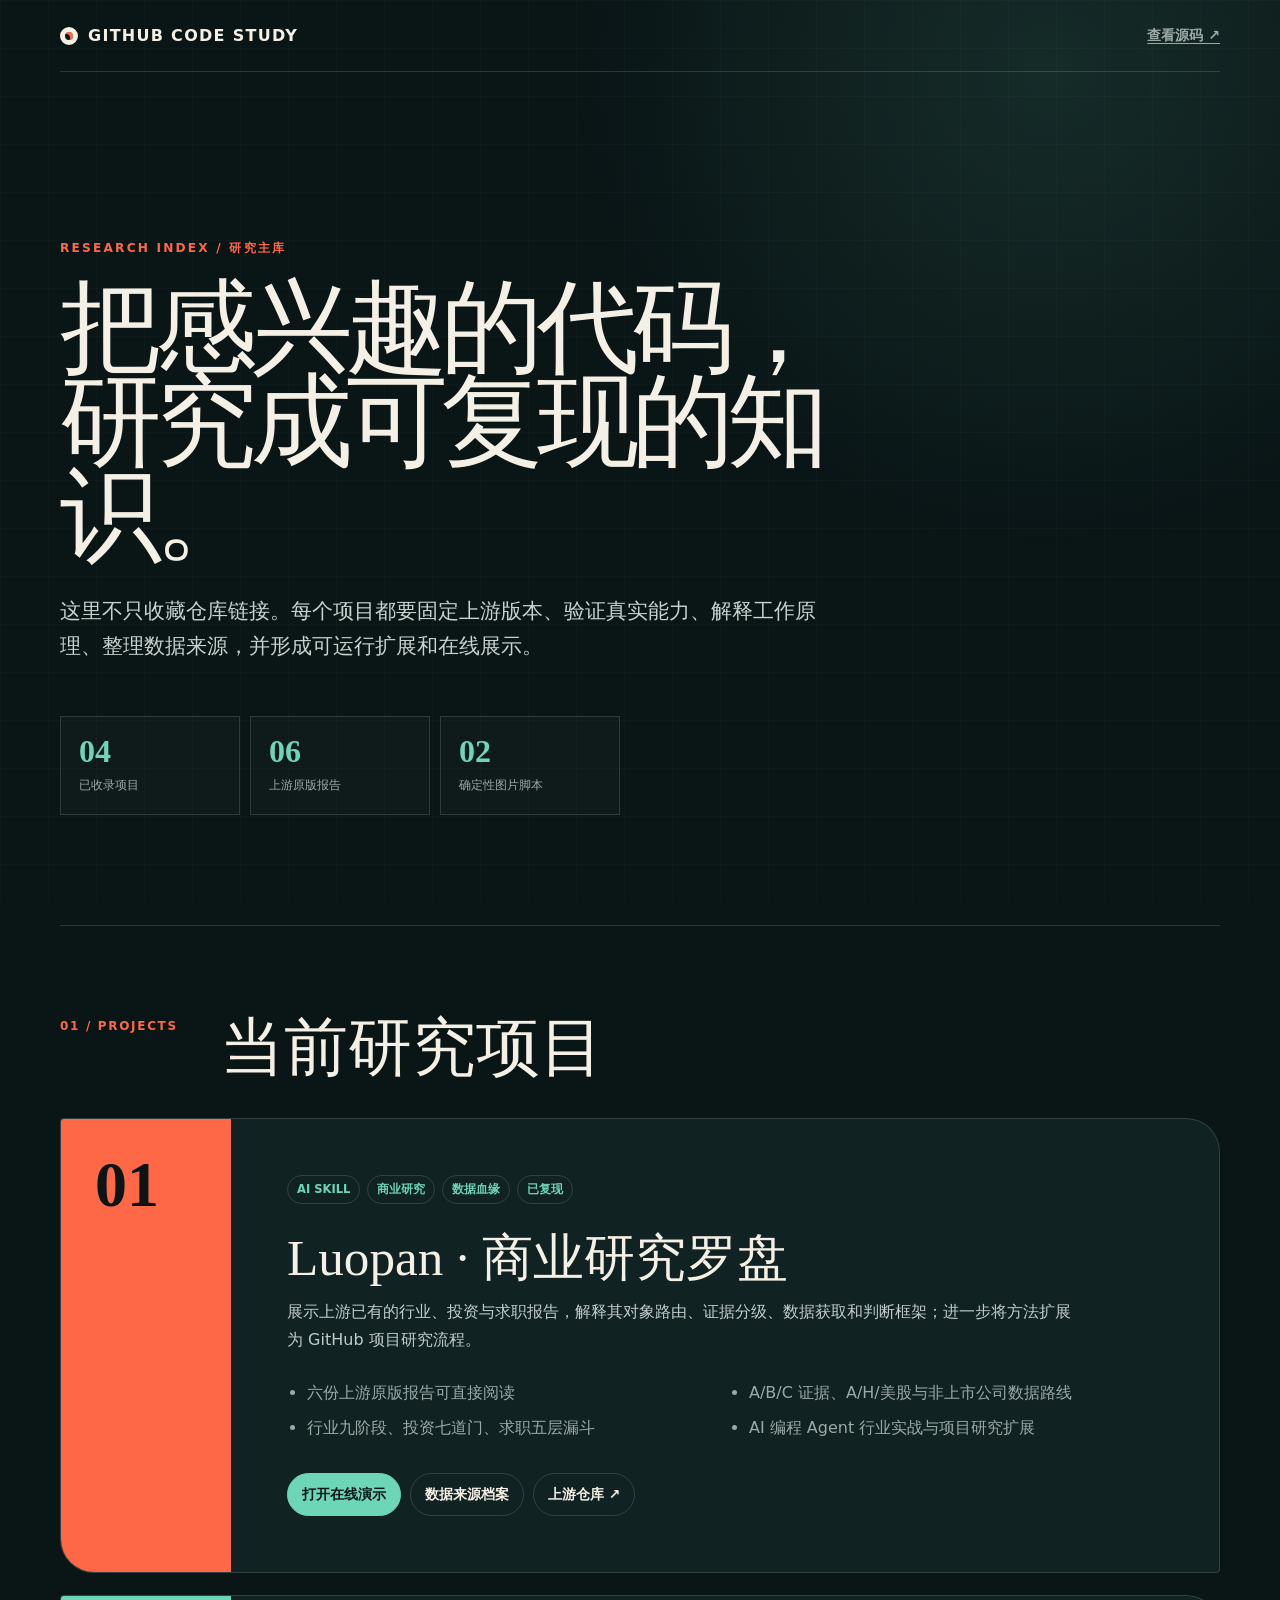
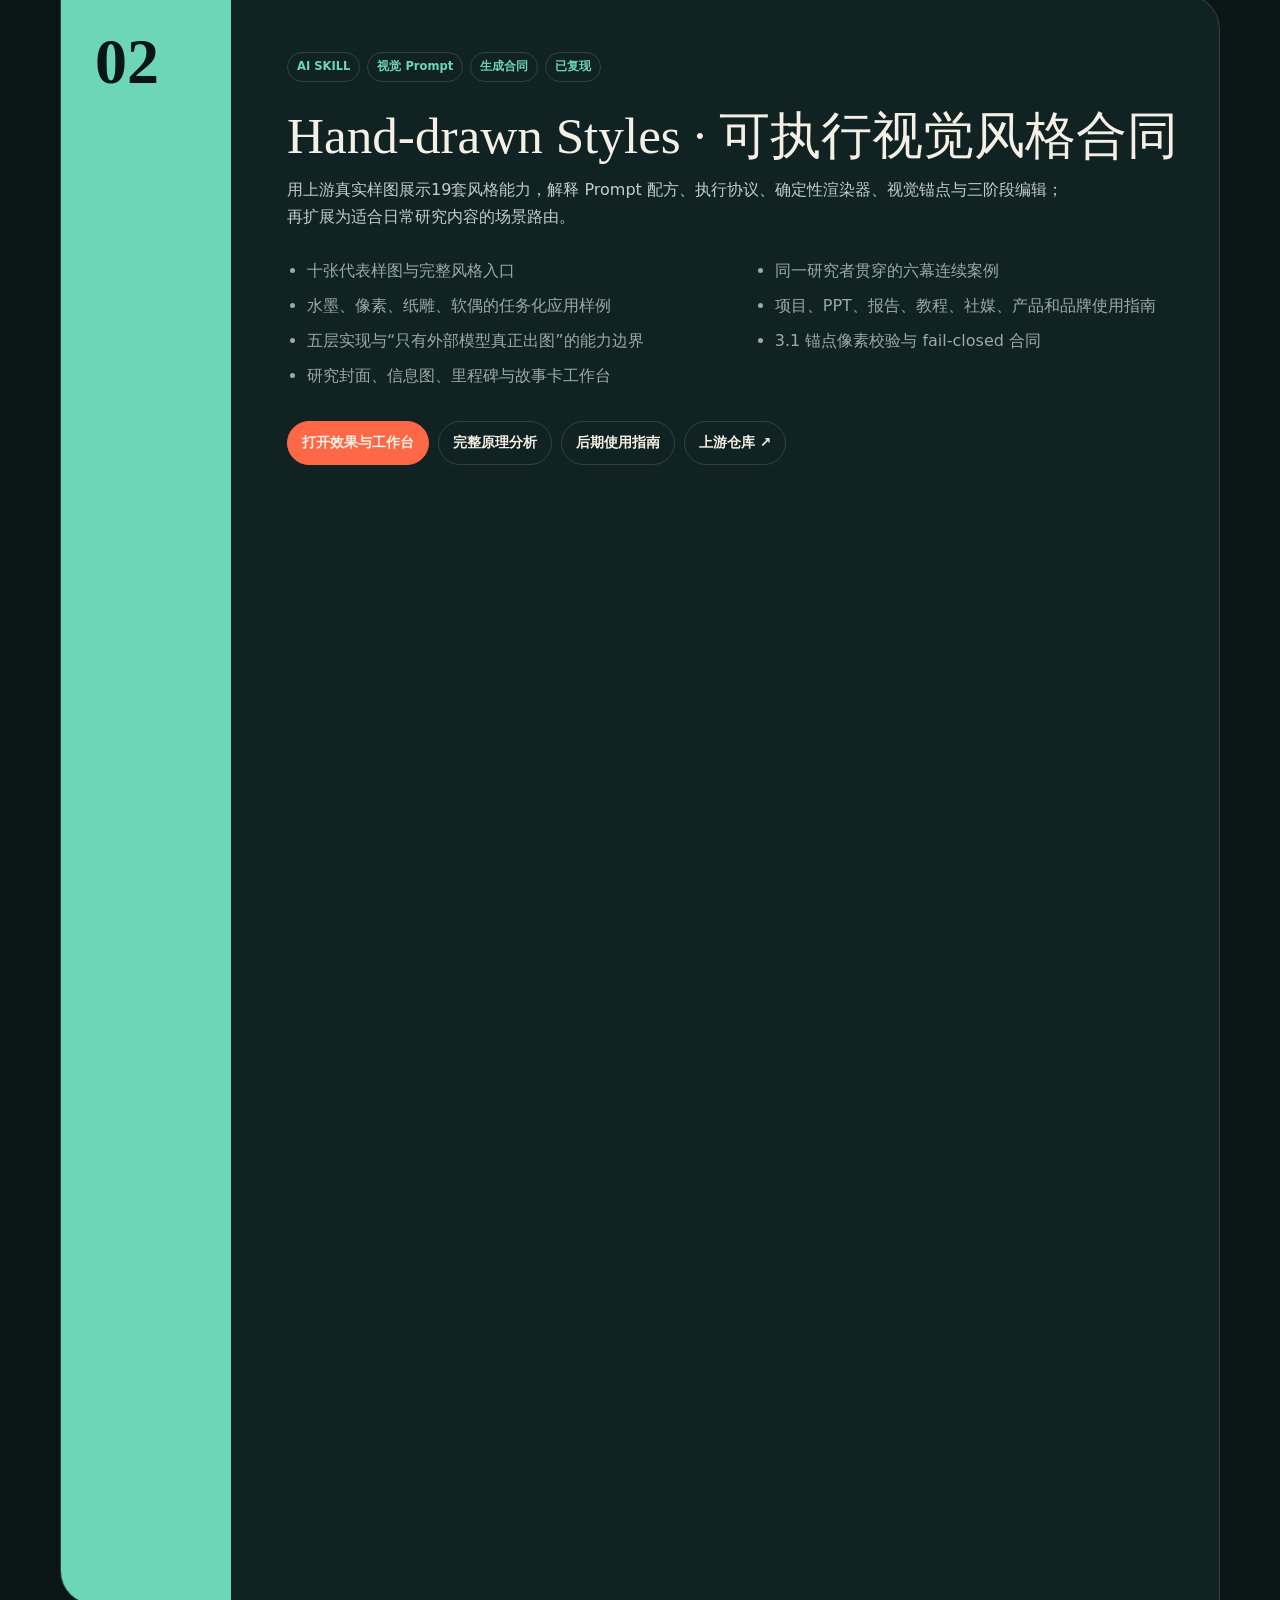
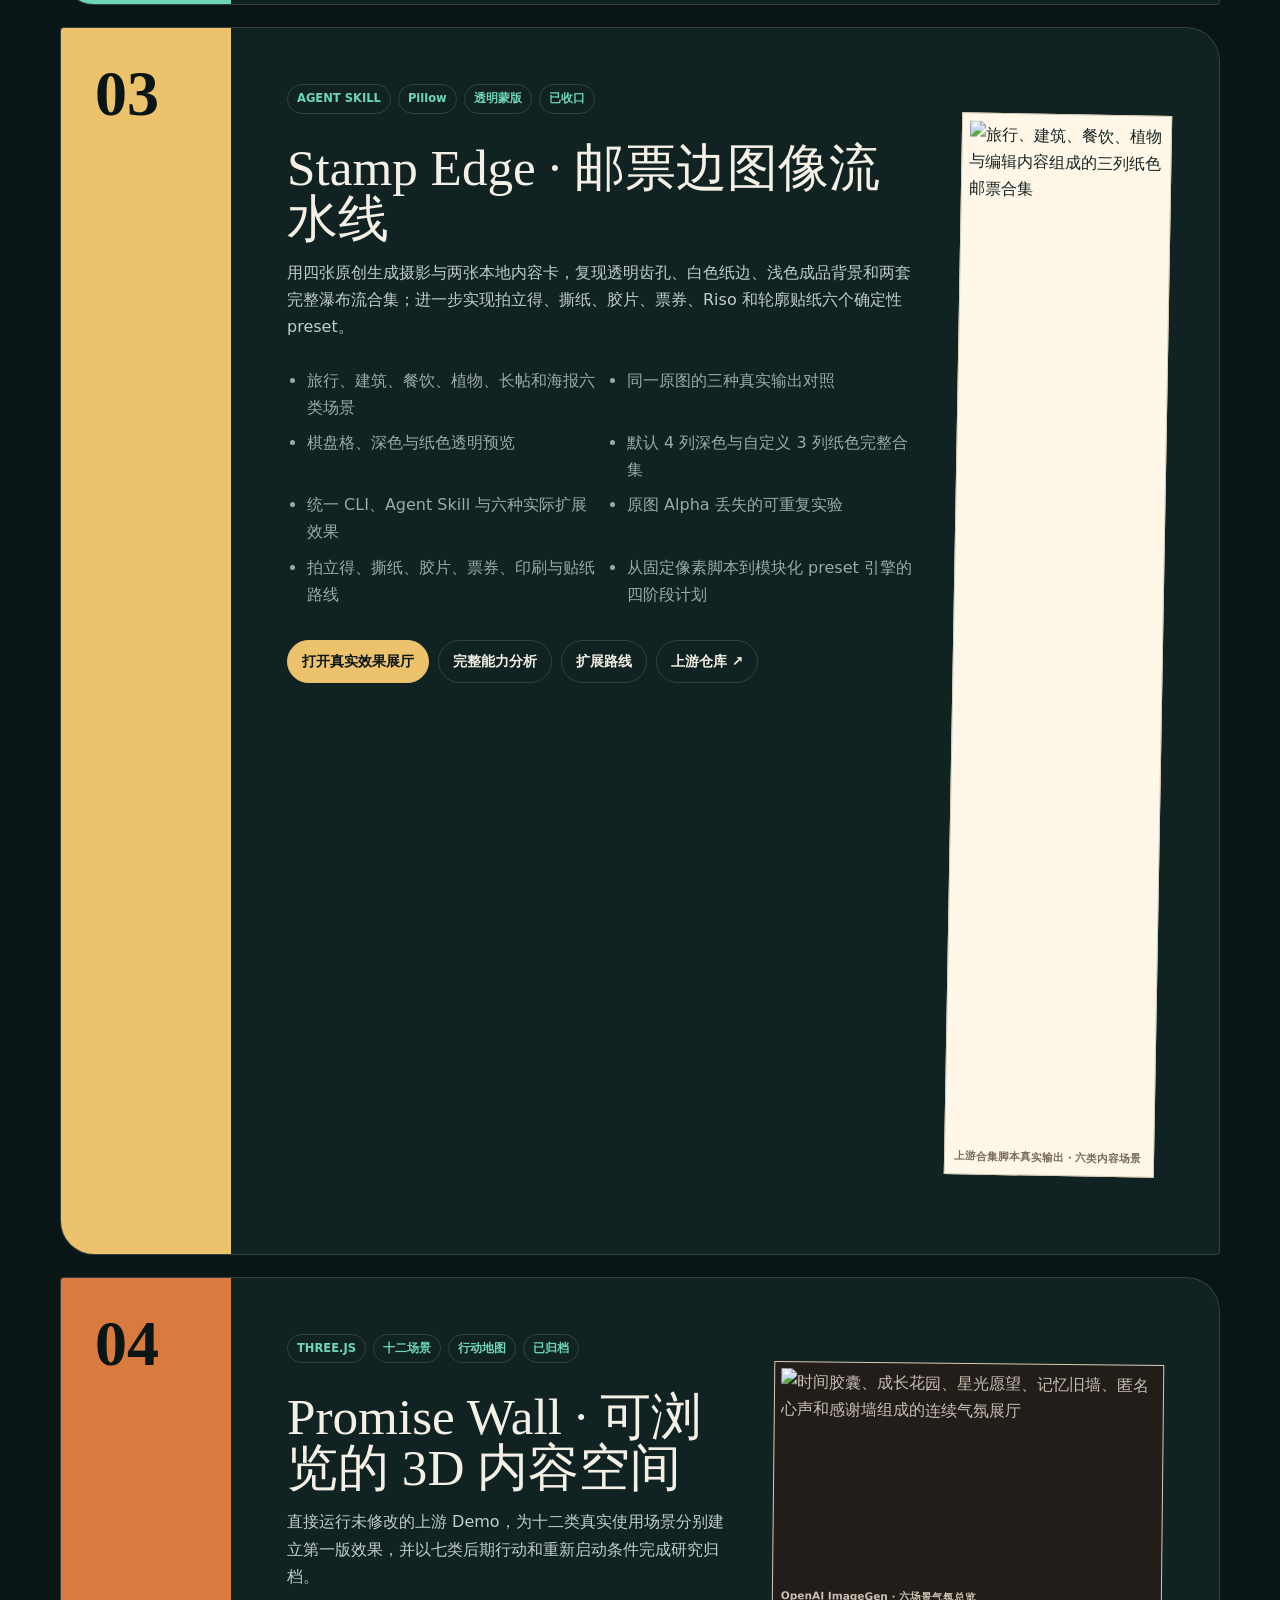
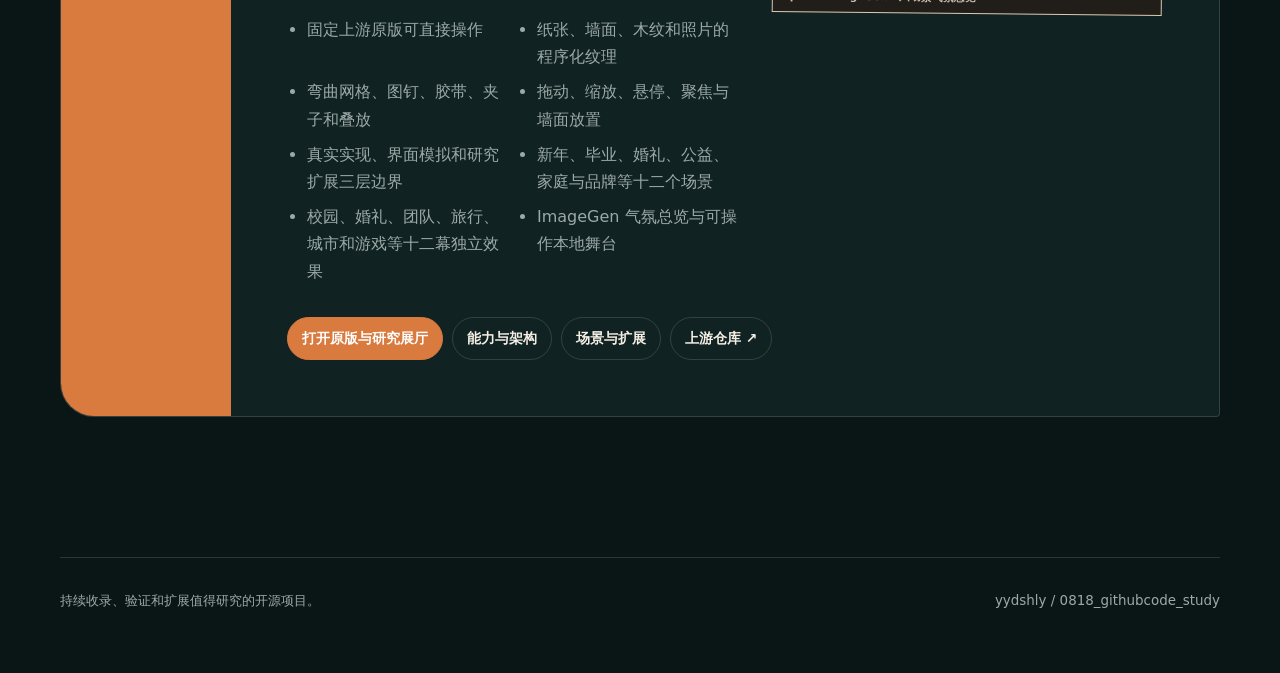
==== commit 0a1e4d4f: "Archive Promise Wall scene research" ====
--- a/site/index.html
+++ b/site/index.html
@@ -104,24 +104,22 @@
       <article class="project-card project-card-fourth">
         <div class="project-number">04</div>
         <div class="project-body">
-          <div class="tags"><span>THREE.JS</span><span>程序化材质</span><span>DOM + WEBGL</span><span>已验证</span></div>
-          <div class="promise-cover" role="img" aria-label="研究页面自制的 Promise Wall 结构示意：暖色墙面上钉着三张不同纸张">
-            <i class="promise-note note-one">Canvas<br>Texture</i>
-            <i class="promise-note note-two">3D<br>Card</i>
-            <i class="promise-note note-three">Product<br>Boundary</i>
-            <small>本研究自制结构示意</small>
-          </div>
+          <div class="tags"><span>THREE.JS</span><span>十二场景</span><span>行动地图</span><span>已归档</span></div>
+          <figure class="project-cover promise-scene-cover">
+            <img src="projects/promise-wall/showcase/assets/generated/promise-wall-six-scenes.png" width="1672" height="941" loading="lazy" decoding="async" alt="时间胶囊、成长花园、星光愿望、记忆旧墙、匿名心声和感谢墙组成的连续气氛展厅">
+            <figcaption>OpenAI ImageGen · 六场景气氛总览</figcaption>
+          </figure>
           <h3>Promise Wall · 可浏览的 3D 内容空间</h3>
-          <p>直接运行未修改的上游 Demo，拆解 Canvas 程序化纸张、Three.js 空间卡片、Raycaster 交互与 DOM 产品层；明确社区界面模拟边界，并把模式路由到八类使用场景和八条扩展路线。</p>
+          <p>直接运行未修改的上游 Demo，为十二类真实使用场景分别建立第一版效果，并以七类后期行动和重新启动条件完成研究归档。</p>
           <ul>
             <li>固定上游原版可直接操作</li>
             <li>纸张、墙面、木纹和照片的程序化纹理</li>
             <li>弯曲网格、图钉、胶带、夹子和叠放</li>
             <li>拖动、缩放、悬停、聚焦与墙面放置</li>
             <li>真实实现、界面模拟和研究扩展三层边界</li>
-            <li>心愿墙、目标墙、故事展厅和线索板等场景</li>
-            <li>多人、分享、关系、时间、多媒体与 AI 路线</li>
-            <li>从单文件 Demo 到可信产品的四阶段计划</li>
+            <li>新年、毕业、婚礼、公益、家庭与品牌等十二个场景</li>
+            <li>校园、婚礼、团队、旅行、城市和游戏等十二幕独立效果</li>
+            <li>ImageGen 气氛总览与可操作本地舞台</li>
           </ul>
           <div class="actions">
             <a class="primary" href="projects/promise-wall/showcase/">打开原版与研究展厅</a>
--- a/site/styles.css
+++ b/site/styles.css
@@ -53,6 +53,9 @@
 .project-cover { float: right; width: min(210px, 32%); margin: 0 0 22px 34px; padding: 7px; color: #182523; background: #fff8e9; border: 1px solid #d9cbb3; transform: rotate(1deg); }
 .project-cover img { display: block; width: 100%; aspect-ratio: 4/5; object-fit: cover; }
 .project-cover figcaption { padding: 7px 2px 1px; color: #776b59; font-size: .66rem; font-weight: 850; }
+.project-cover.promise-scene-cover { width: min(390px, 48%); padding: 6px; color: #c9beb0; background: #211d19; transform: rotate(.6deg); }
+.project-cover.promise-scene-cover img { height: auto; aspect-ratio: 16/9; object-fit: cover; }
+.project-cover.promise-scene-cover figcaption { color: #c9beb0; }
 .project-number { padding: 34px; color: var(--bg); background: var(--orange); font: 700 4rem/1 Georgia, serif; }
 .project-body { padding: clamp(28px, 5vw, 56px); }
 .tags { display: flex; flex-wrap: wrap; gap: 7px; }
@@ -74,6 +77,7 @@
   .project-number { padding: 20px 26px; font-size: 2.4rem; }
   .project-body ul { grid-template-columns: 1fr; }
   .project-cover { float: none; width: min(100%, 360px); margin: 24px 0; }
+  .project-cover.promise-scene-cover { width: min(100%, 420px); }
   .promise-cover { float: none; width: min(100%, 360px); margin: 24px 0; }
   footer { display: block; }
   footer span { display: block; margin-bottom: 6px; }
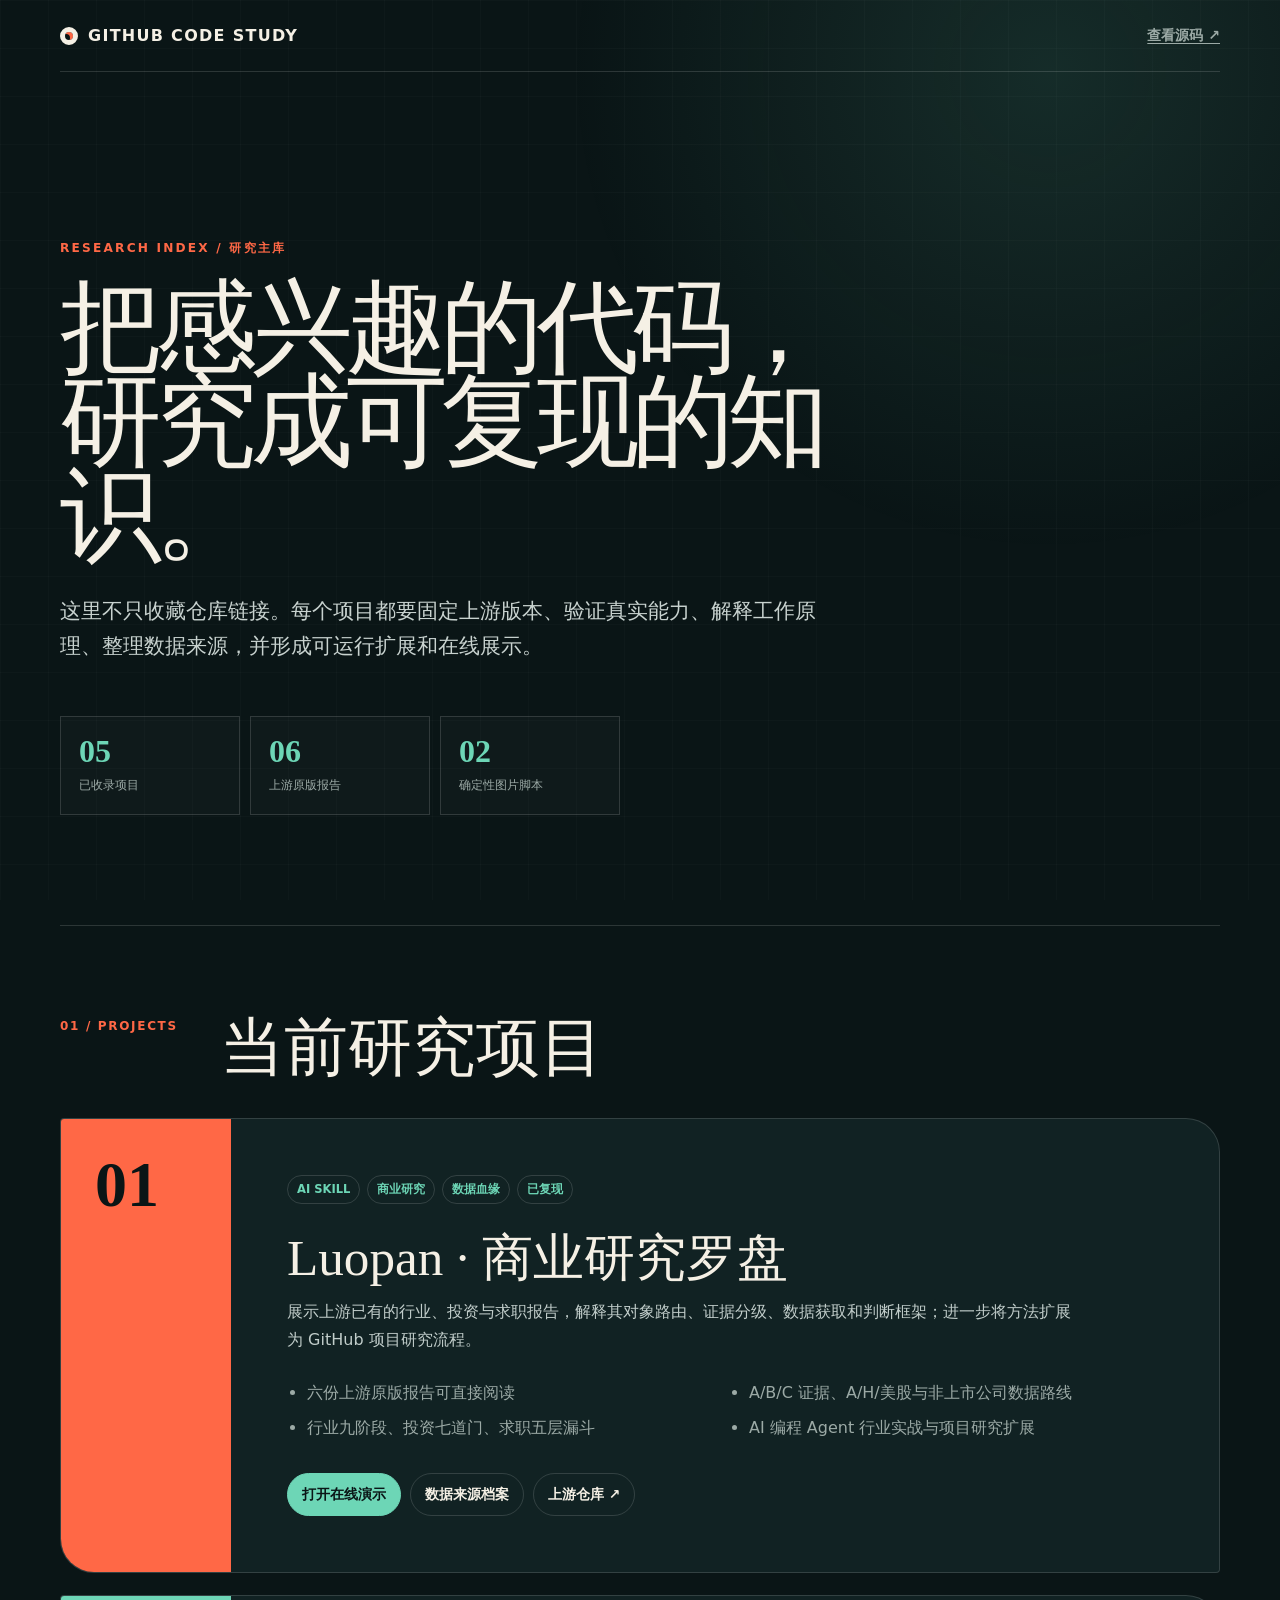
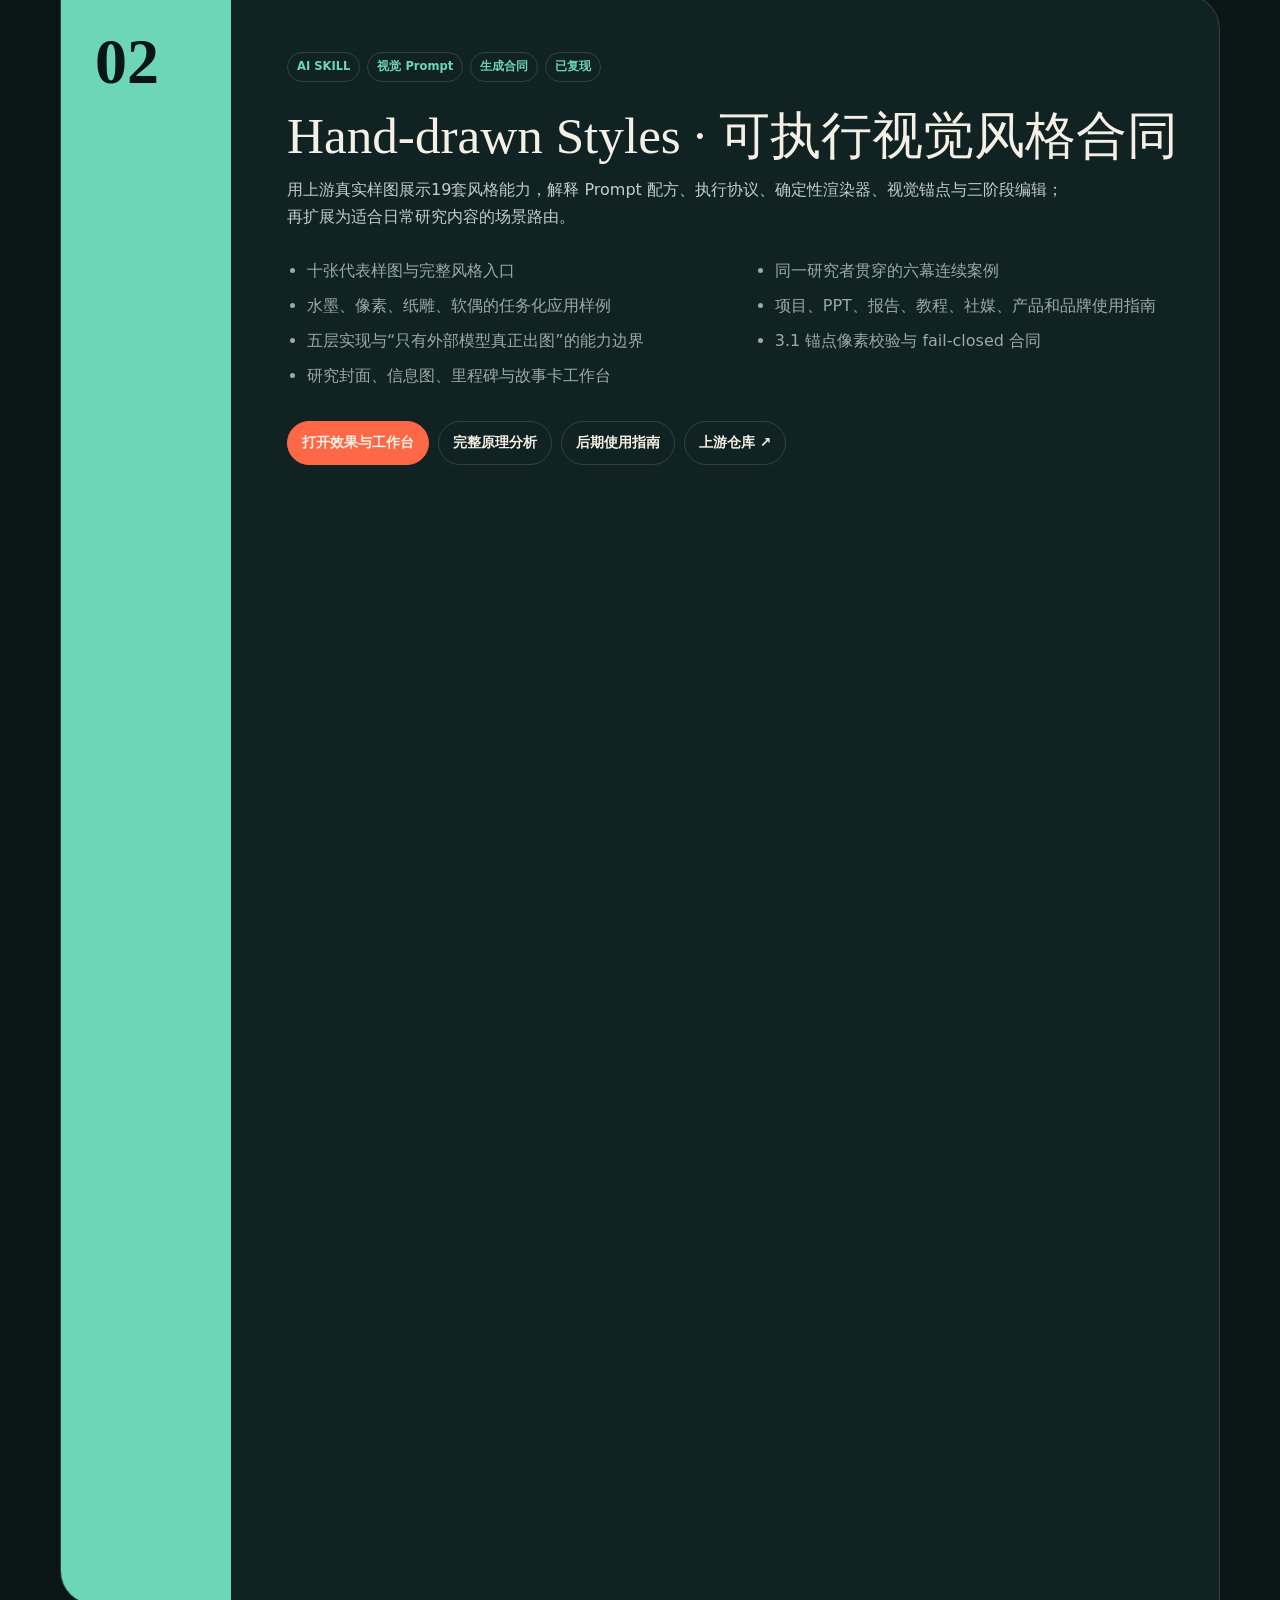
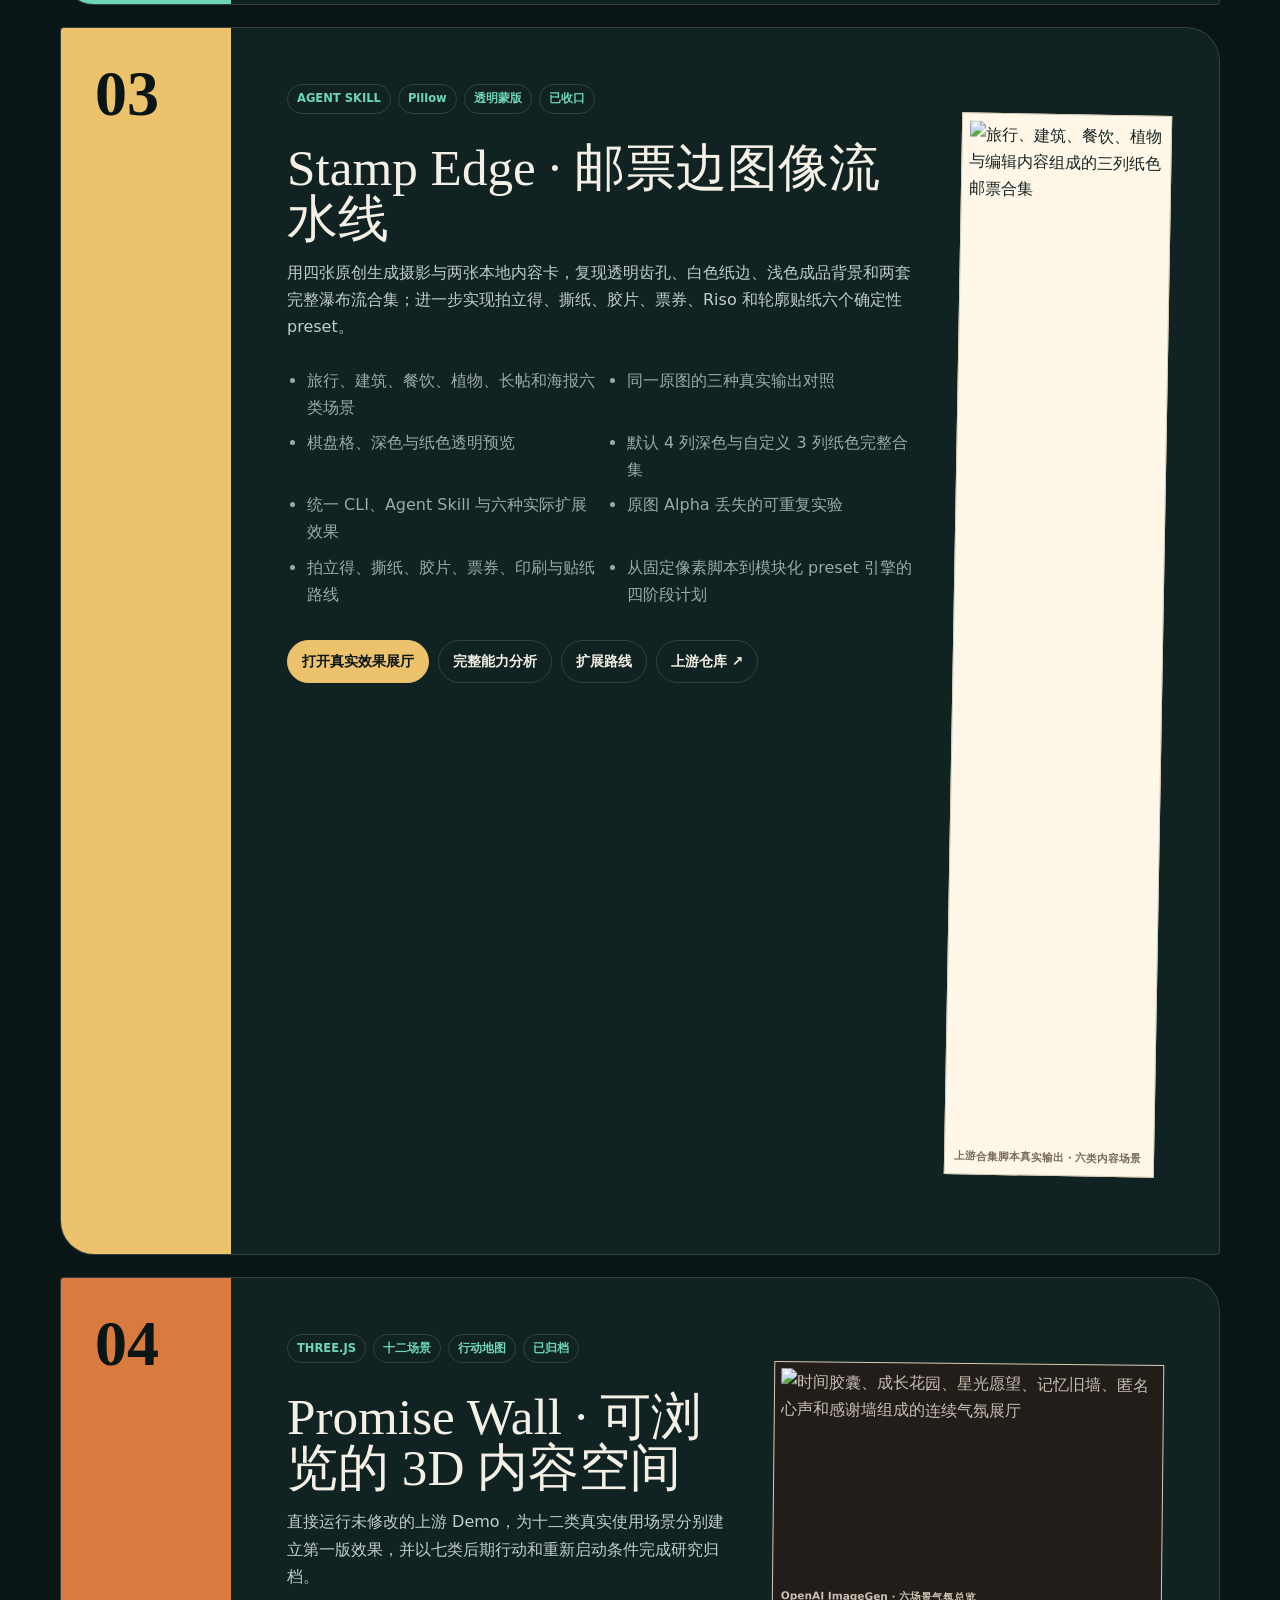
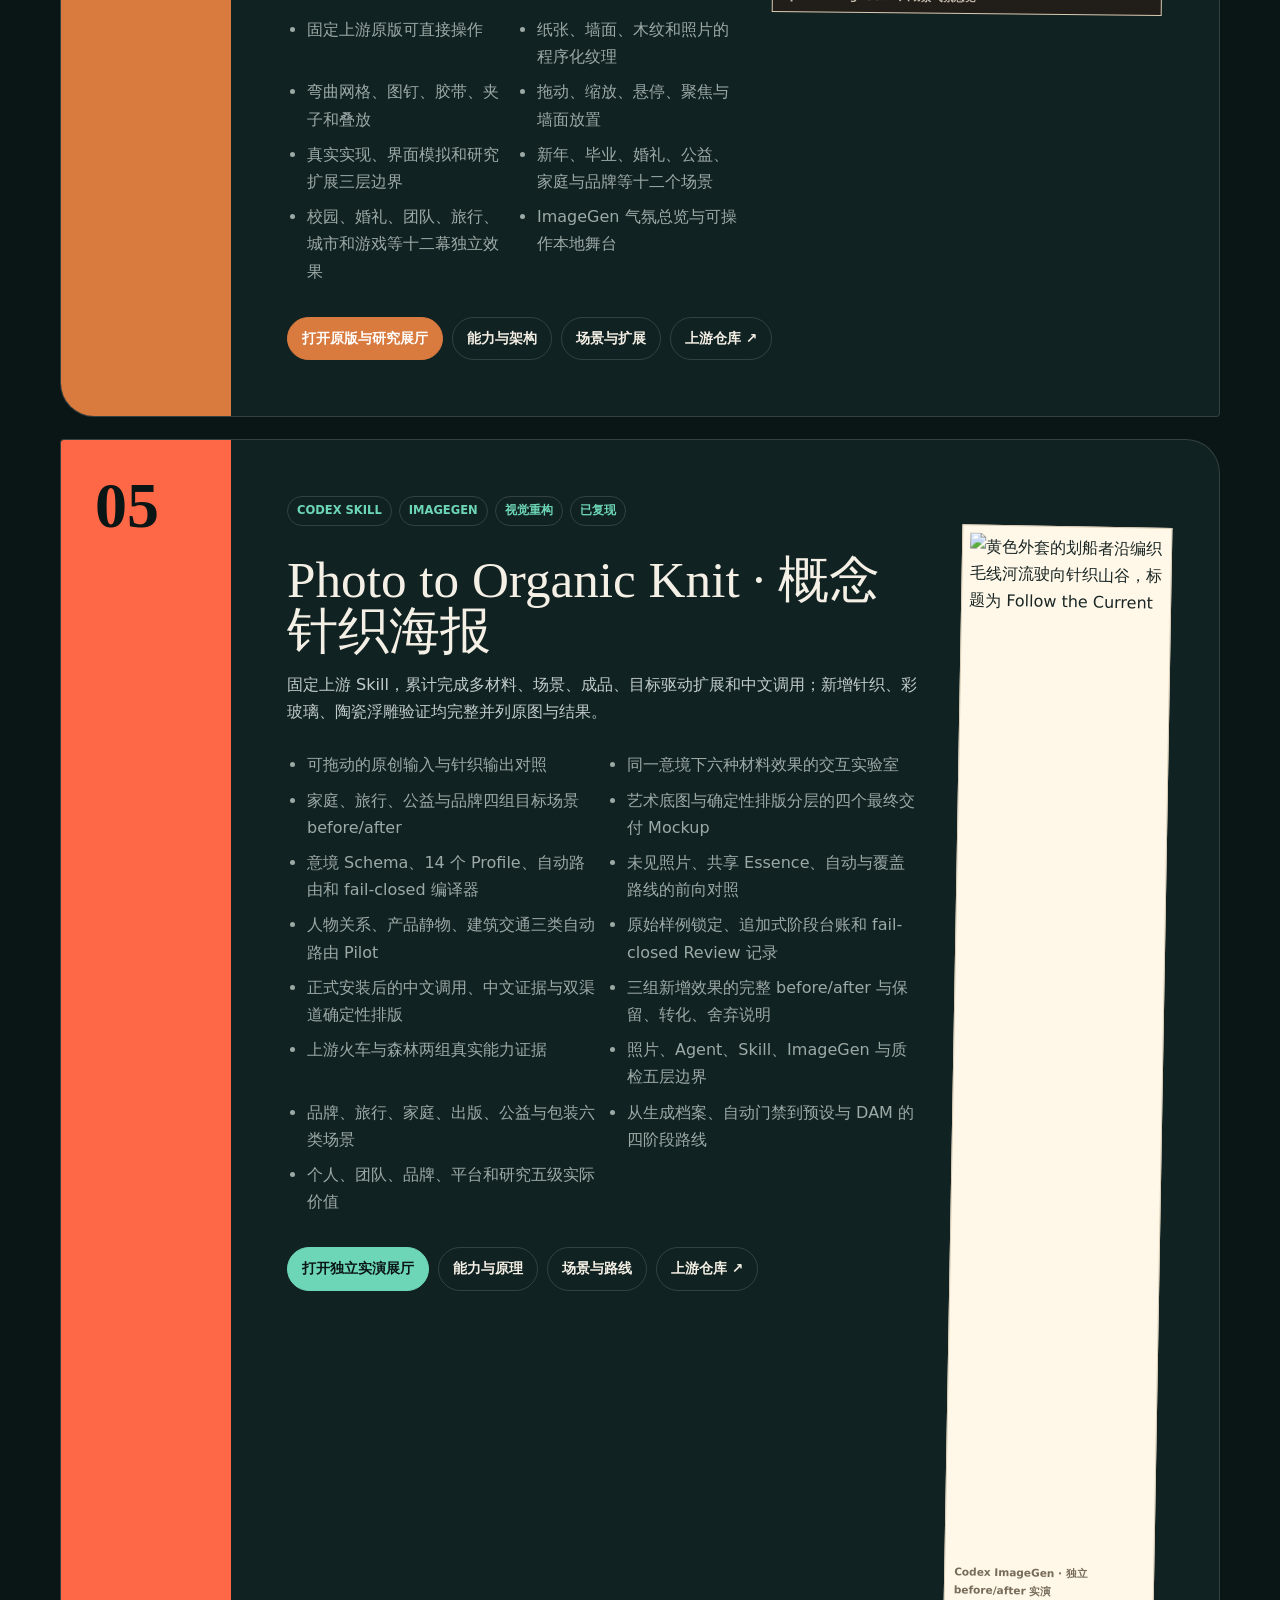
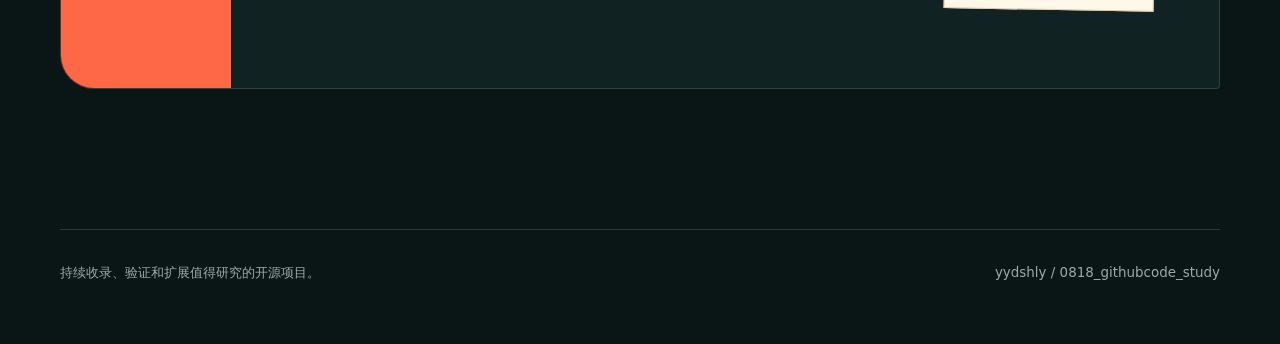
==== commit 5d3c3b93: "feat: add photo-to-conceptual-art research pipeline" ====
--- a/site/index.html
+++ b/site/index.html
@@ -19,7 +19,7 @@
       <h1>把感兴趣的代码，<br>研究成可复现的知识。</h1>
       <p class="lede">这里不只收藏仓库链接。每个项目都要固定上游版本、验证真实能力、解释工作原理、整理数据来源，并形成可运行扩展和在线展示。</p>
       <div class="stats" aria-label="当前项目统计">
-        <div><strong>04</strong><span>已收录项目</span></div>
+        <div><strong>05</strong><span>已收录项目</span></div>
         <div><strong>06</strong><span>上游原版报告</span></div>
         <div><strong>02</strong><span>确定性图片脚本</span></div>
       </div>
@@ -129,6 +129,41 @@
           </div>
         </div>
       </article>
+      <article class="project-card">
+        <div class="project-number">05</div>
+        <div class="project-body">
+          <div class="tags"><span>CODEX SKILL</span><span>IMAGEGEN</span><span>视觉重构</span><span>已复现</span></div>
+          <figure class="project-cover">
+            <img src="projects/photo-to-organic-knit/showcase/assets/generated/canoe-organic-knit.png" width="1536" height="1024" loading="lazy" decoding="async" alt="黄色外套的划船者沿编织毛线河流驶向针织山谷，标题为 Follow the Current">
+            <figcaption>Codex ImageGen · 独立 before/after 实演</figcaption>
+          </figure>
+          <h3>Photo to Organic Knit · 概念针织海报</h3>
+          <p>固定上游 Skill，累计完成多材料、场景、成品、目标驱动扩展和中文调用；新增针织、彩玻璃、陶瓷浮雕验证均完整并列原图与结果。</p>
+          <ul>
+            <li>可拖动的原创输入与针织输出对照</li>
+            <li>同一意境下六种材料效果的交互实验室</li>
+            <li>家庭、旅行、公益与品牌四组目标场景 before/after</li>
+            <li>艺术底图与确定性排版分层的四个最终交付 Mockup</li>
+            <li>意境 Schema、14 个 Profile、自动路由和 fail-closed 编译器</li>
+            <li>未见照片、共享 Essence、自动与覆盖路线的前向对照</li>
+            <li>人物关系、产品静物、建筑交通三类自动路由 Pilot</li>
+            <li>原始样例锁定、追加式阶段台账和 fail-closed Review 记录</li>
+            <li>正式安装后的中文调用、中文证据与双渠道确定性排版</li>
+            <li>三组新增效果的完整 before/after 与保留、转化、舍弃说明</li>
+            <li>上游火车与森林两组真实能力证据</li>
+            <li>照片、Agent、Skill、ImageGen 与质检五层边界</li>
+            <li>品牌、旅行、家庭、出版、公益与包装六类场景</li>
+            <li>从生成档案、自动门禁到预设与 DAM 的四阶段路线</li>
+            <li>个人、团队、品牌、平台和研究五级实际价值</li>
+          </ul>
+          <div class="actions">
+            <a class="primary" href="projects/photo-to-organic-knit/showcase/">打开独立实演展厅</a>
+            <a href="projects/photo-to-organic-knit/docs/analysis.md">能力与原理</a>
+            <a href="projects/photo-to-organic-knit/docs/use-cases-and-roadmap.md">场景与路线</a>
+            <a href="https://github.com/NalaZhang27/photo-to-organic-knit">上游仓库 ↗</a>
+          </div>
+        </div>
+      </article>
     </section>
   </main>
 
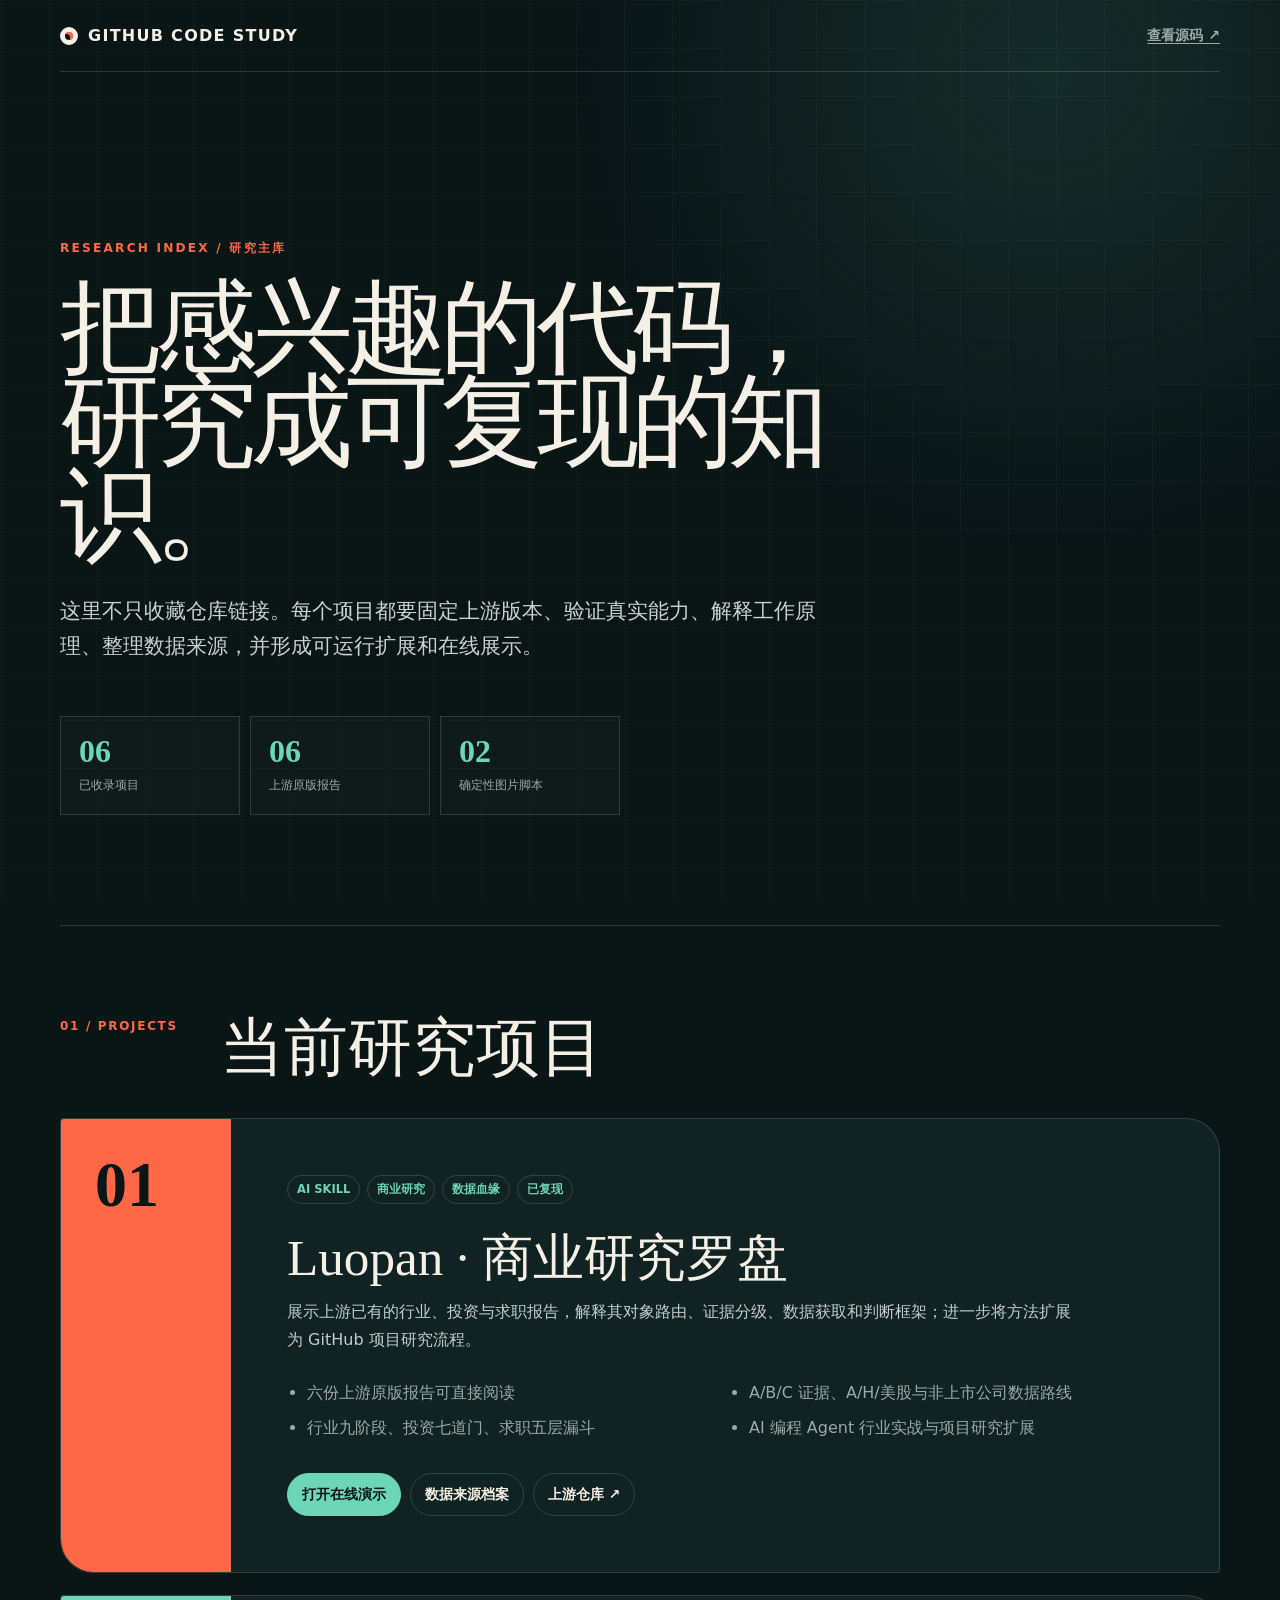
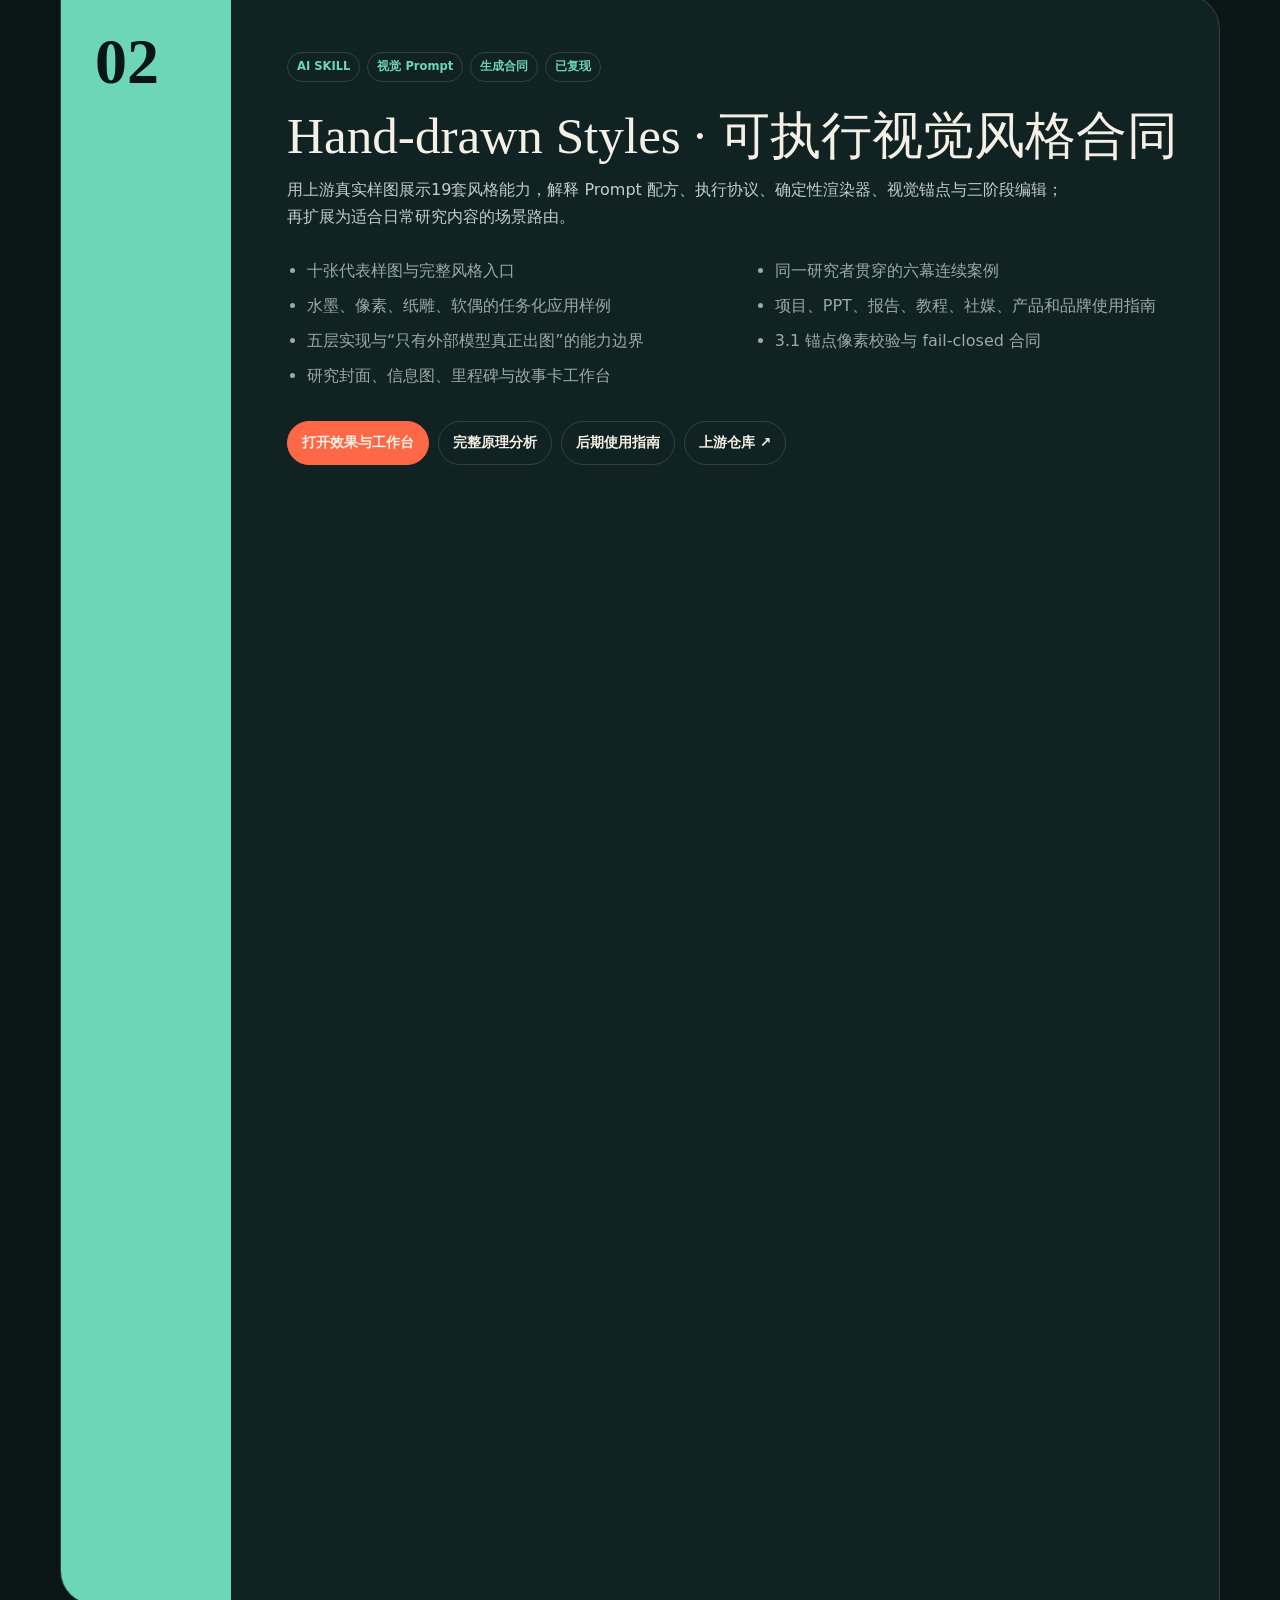
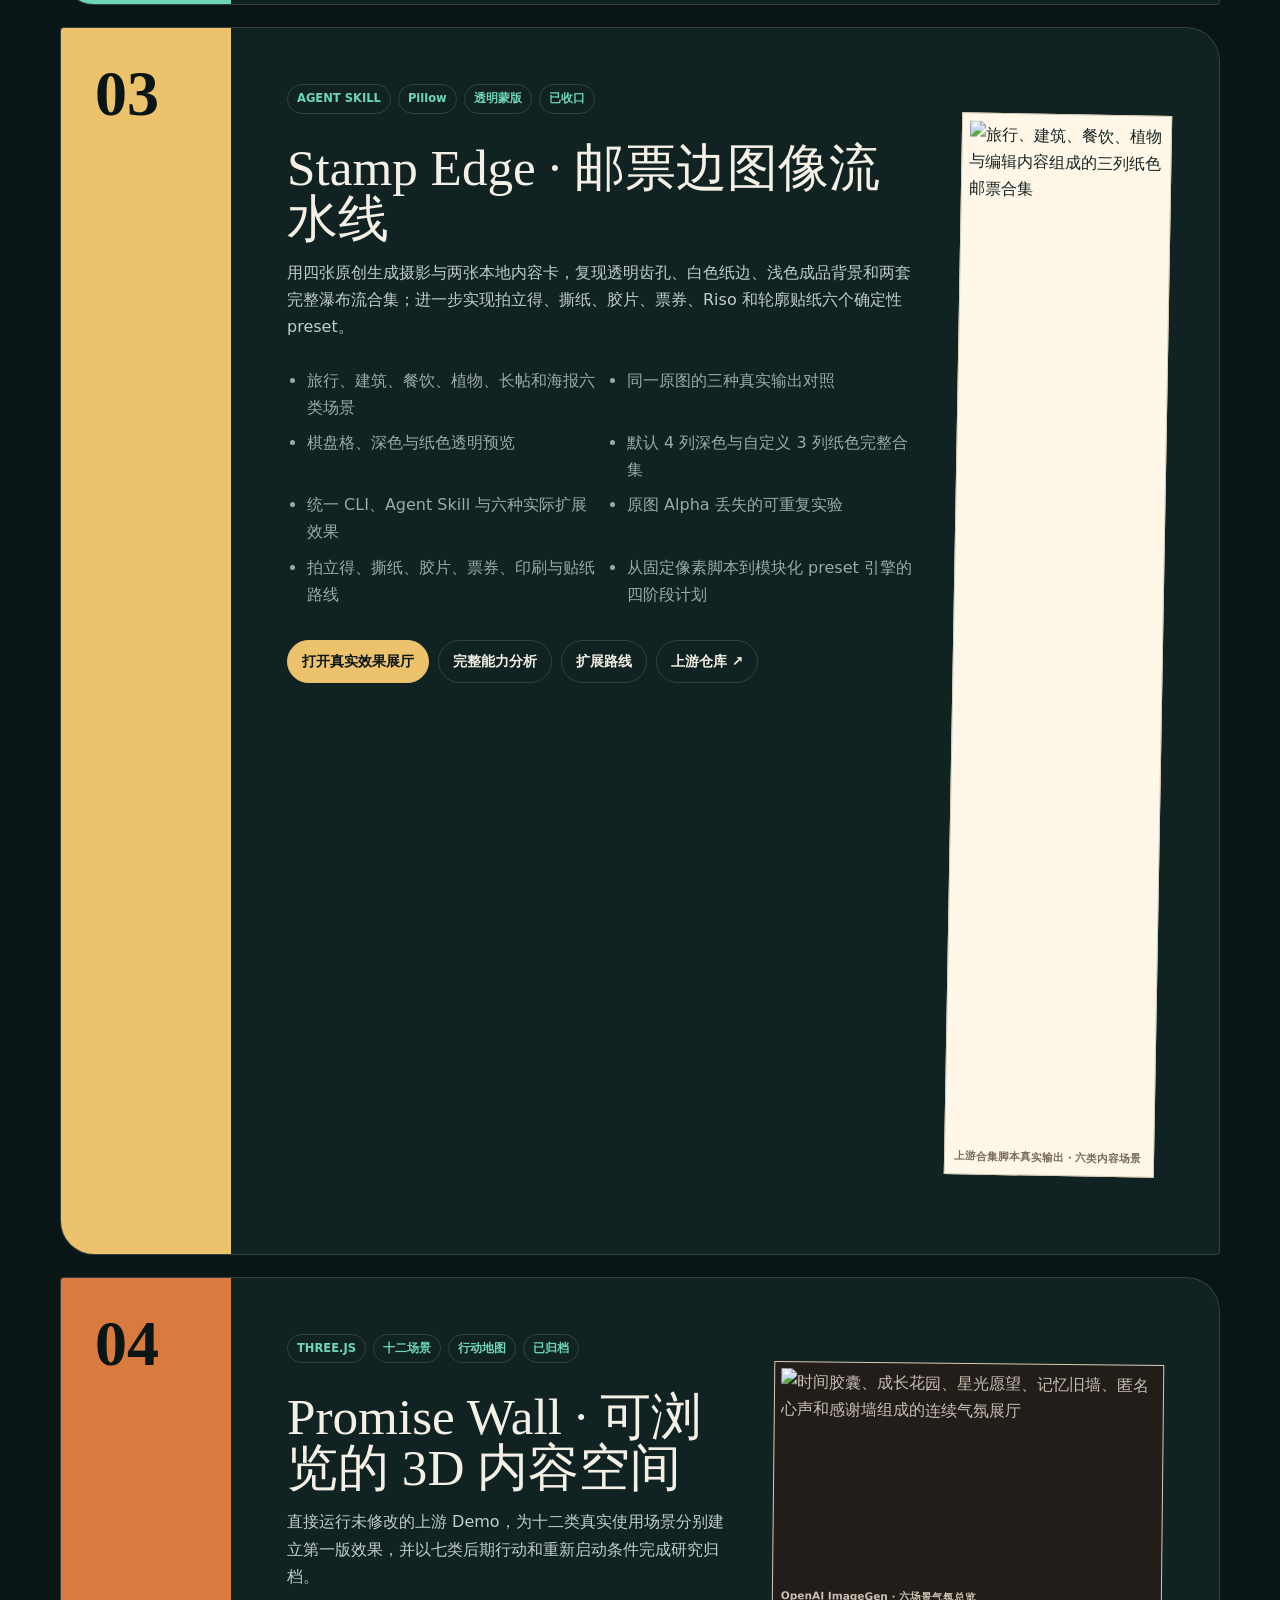
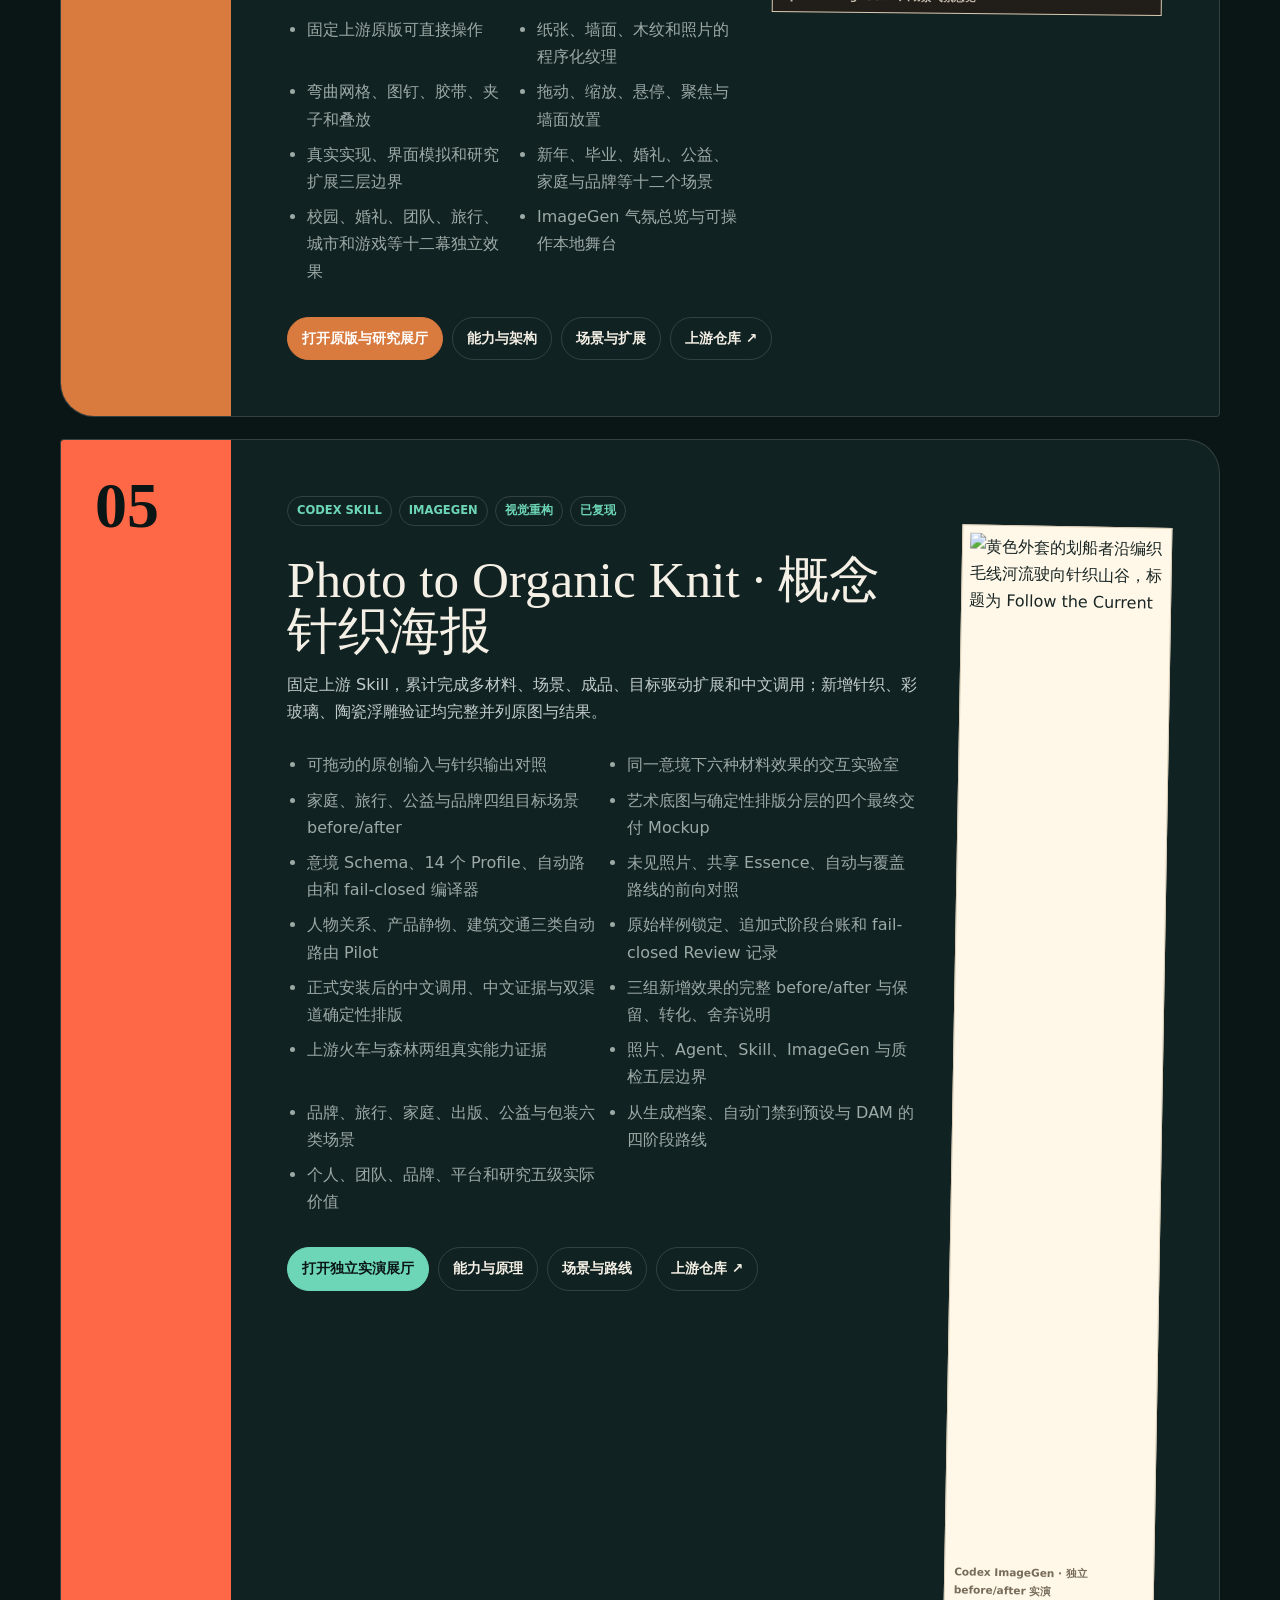
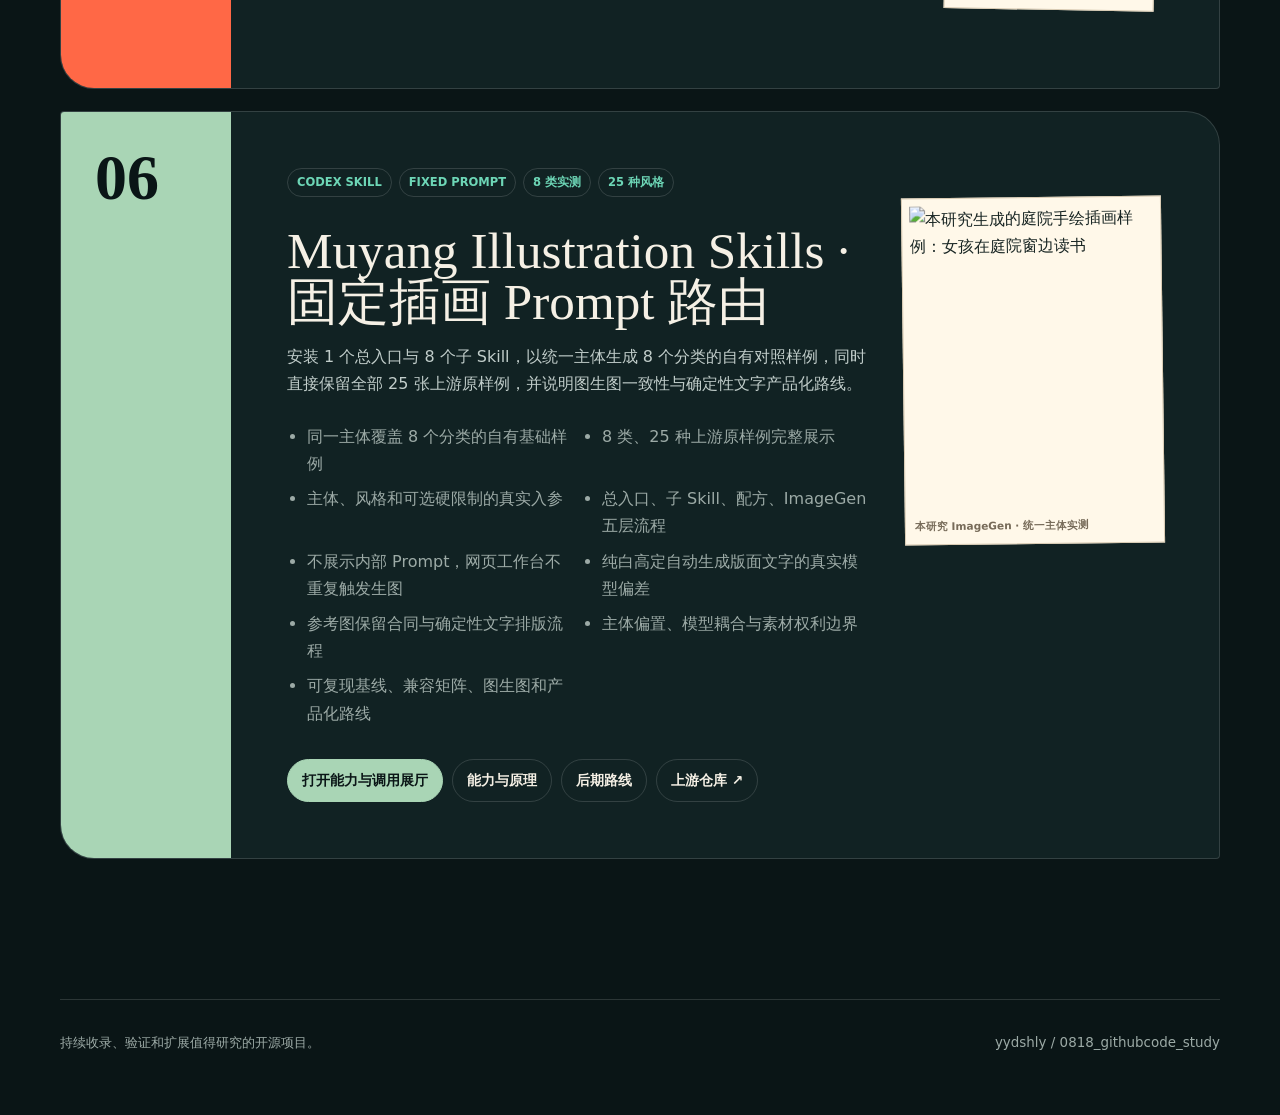
==== commit 1425a42f: "Archive Muyang illustration skills research" ====
--- a/site/index.html
+++ b/site/index.html
@@ -19,7 +19,7 @@
       <h1>把感兴趣的代码，<br>研究成可复现的知识。</h1>
       <p class="lede">这里不只收藏仓库链接。每个项目都要固定上游版本、验证真实能力、解释工作原理、整理数据来源，并形成可运行扩展和在线展示。</p>
       <div class="stats" aria-label="当前项目统计">
-        <div><strong>05</strong><span>已收录项目</span></div>
+        <div><strong>06</strong><span>已收录项目</span></div>
         <div><strong>06</strong><span>上游原版报告</span></div>
         <div><strong>02</strong><span>确定性图片脚本</span></div>
       </div>
@@ -164,6 +164,35 @@
           </div>
         </div>
       </article>
+      <article class="project-card project-card-sixth">
+        <div class="project-number">06</div>
+        <div class="project-body">
+          <div class="tags"><span>CODEX SKILL</span><span>FIXED PROMPT</span><span>8 类实测</span><span>25 种风格</span></div>
+          <figure class="project-cover muyang-cover">
+            <img src="projects/muyang-illustration-skills/showcase/assets/generated/06-oriental-poetry.png" loading="lazy" decoding="async" alt="本研究生成的庭院手绘插画样例：女孩在庭院窗边读书">
+            <figcaption>本研究 ImageGen · 统一主体实测</figcaption>
+          </figure>
+          <h3>Muyang Illustration Skills · 固定插画 Prompt 路由</h3>
+          <p>安装 1 个总入口与 8 个子 Skill，以统一主体生成 8 个分类的自有对照样例，同时直接保留全部 25 张上游原样例，并说明图生图一致性与确定性文字产品化路线。</p>
+          <ul>
+            <li>同一主体覆盖 8 个分类的自有基础样例</li>
+            <li>8 类、25 种上游原样例完整展示</li>
+            <li>主体、风格和可选硬限制的真实入参</li>
+            <li>总入口、子 Skill、配方、ImageGen 五层流程</li>
+            <li>不展示内部 Prompt，网页工作台不重复触发生图</li>
+            <li>纯白高定自动生成版面文字的真实模型偏差</li>
+            <li>参考图保留合同与确定性文字排版流程</li>
+            <li>主体偏置、模型耦合与素材权利边界</li>
+            <li>可复现基线、兼容矩阵、图生图和产品化路线</li>
+          </ul>
+          <div class="actions">
+            <a class="primary" href="projects/muyang-illustration-skills/showcase/">打开能力与调用展厅</a>
+            <a href="projects/muyang-illustration-skills/docs/analysis.md">能力与原理</a>
+            <a href="projects/muyang-illustration-skills/docs/extension-roadmap.md">后期路线</a>
+            <a href="https://github.com/yokel1121/muyang-illustration-skills">上游仓库 ↗</a>
+          </div>
+        </div>
+      </article>
     </section>
   </main>
 
--- a/site/styles.css
+++ b/site/styles.css
@@ -41,6 +41,10 @@
 .project-card-third .actions .primary { color: var(--bg); background: #edc26d; border-color: #edc26d; }
 .project-card-fourth .project-number { background: #d97a3f; }
 .project-card-fourth .actions .primary { color: #fff; background: #d97a3f; border-color: #d97a3f; }
+.project-card-sixth .project-number { background: #a9d5b5; }
+.project-card-sixth .actions .primary { color: var(--bg); background: #a9d5b5; border-color: #a9d5b5; }
+.project-cover.muyang-cover { width: min(260px, 38%); transform: rotate(-.7deg); }
+.project-cover.muyang-cover img { aspect-ratio: 4/5; object-fit: cover; }
 .promise-cover { position: relative; float: right; width: min(320px, 42%); min-height: 230px; margin: 0 0 24px 34px; overflow: hidden; border: 1px solid #b9aa93; border-radius: 2px 20px 2px 20px; background-color: #c7b79f; background-image: linear-gradient(90deg, rgba(255,255,255,.14) 1px, transparent 1px), linear-gradient(rgba(255,255,255,.12) 1px, transparent 1px), radial-gradient(circle at 35% 20%, rgba(255,255,255,.3), transparent 14rem); background-size: 54px 43px, 54px 43px, auto; box-shadow: inset 0 -22px 0 #9a704b, inset 0 -28px 0 #e4dac9; }
 .promise-cover small { position: absolute; right: 9px; bottom: 6px; color: rgba(255,255,255,.7); font-size: .54rem; font-weight: 800; }
 .promise-note { position: absolute; width: 92px; min-height: 76px; padding: 25px 10px 10px; display: grid; place-items: center; color: #463c32; background: #f3e8ce; box-shadow: 0 9px 16px rgba(52,37,22,.2); font: 700 .68rem/1.2 Georgia, serif; text-align: center; }
@@ -78,6 +82,7 @@
   .project-body ul { grid-template-columns: 1fr; }
   .project-cover { float: none; width: min(100%, 360px); margin: 24px 0; }
   .project-cover.promise-scene-cover { width: min(100%, 420px); }
+  .project-cover.muyang-cover { width: min(100%, 360px); }
   .promise-cover { float: none; width: min(100%, 360px); margin: 24px 0; }
   footer { display: block; }
   footer span { display: block; margin-bottom: 6px; }
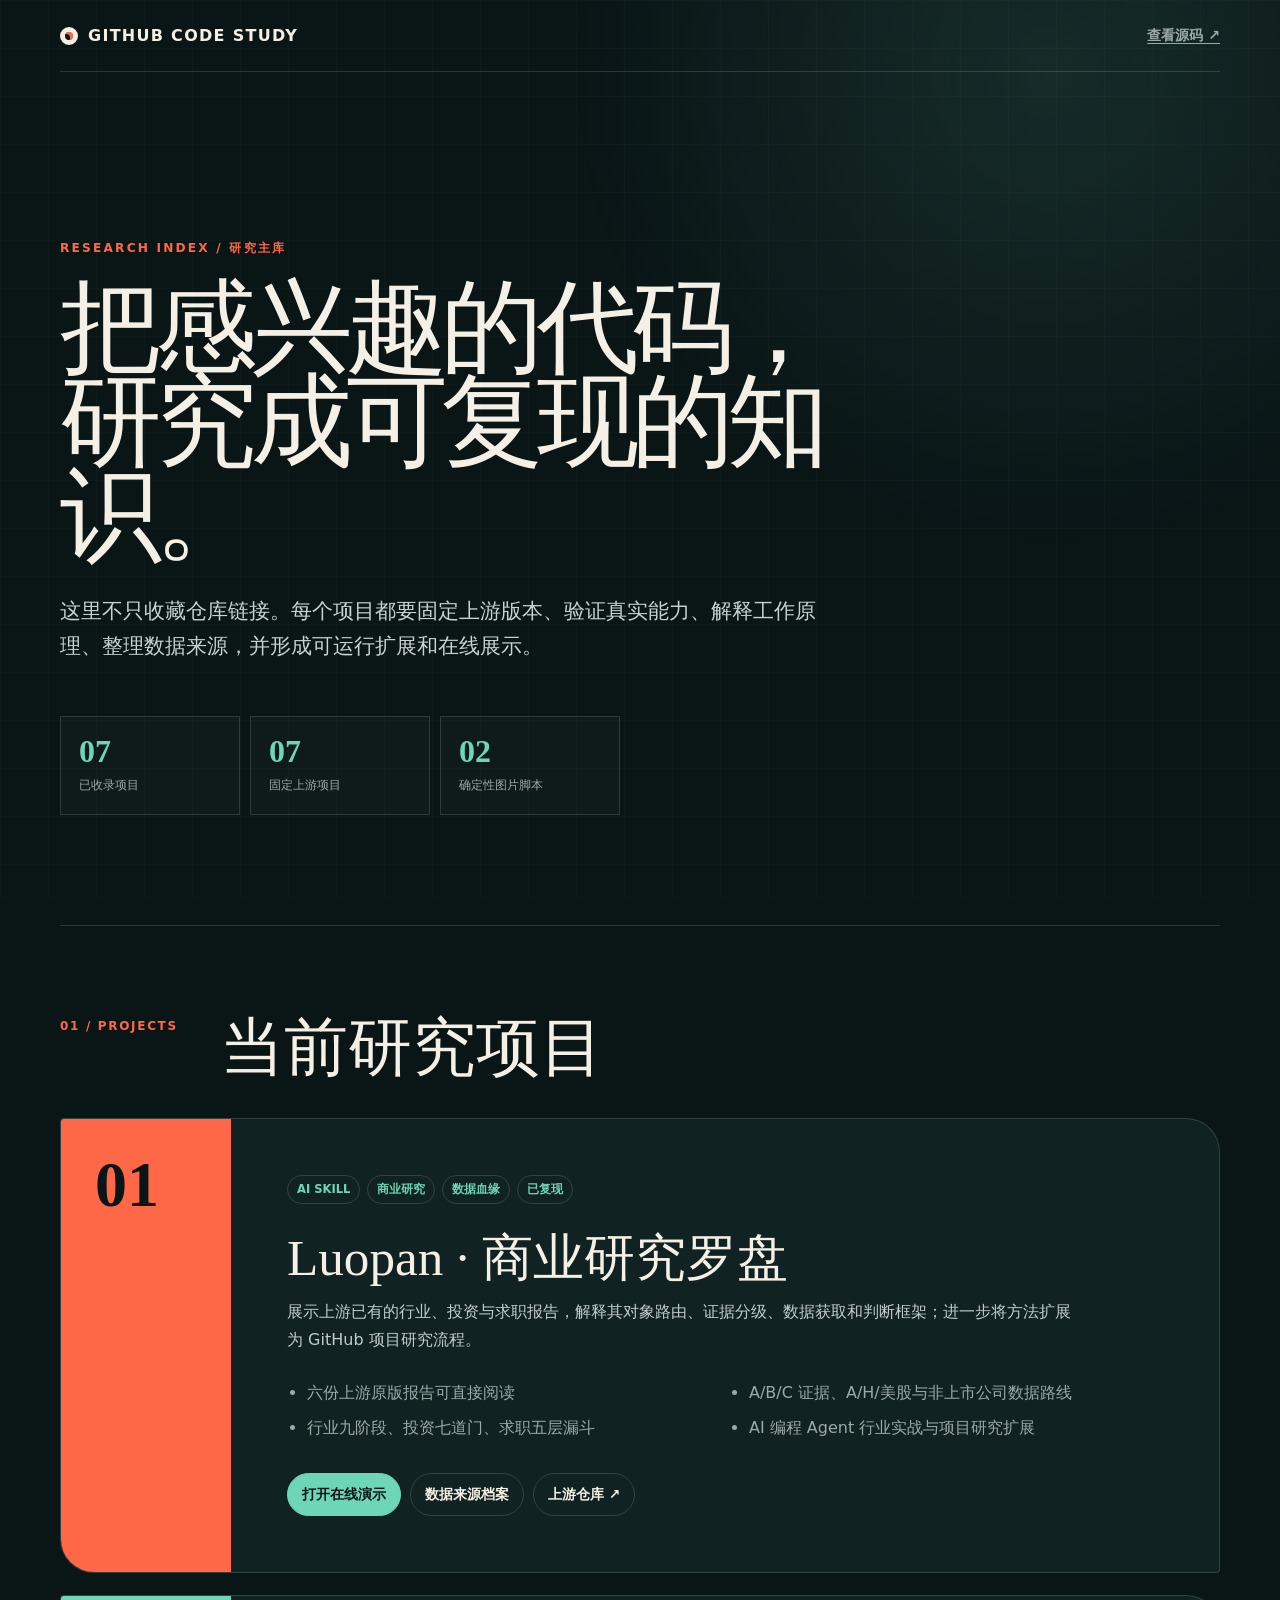
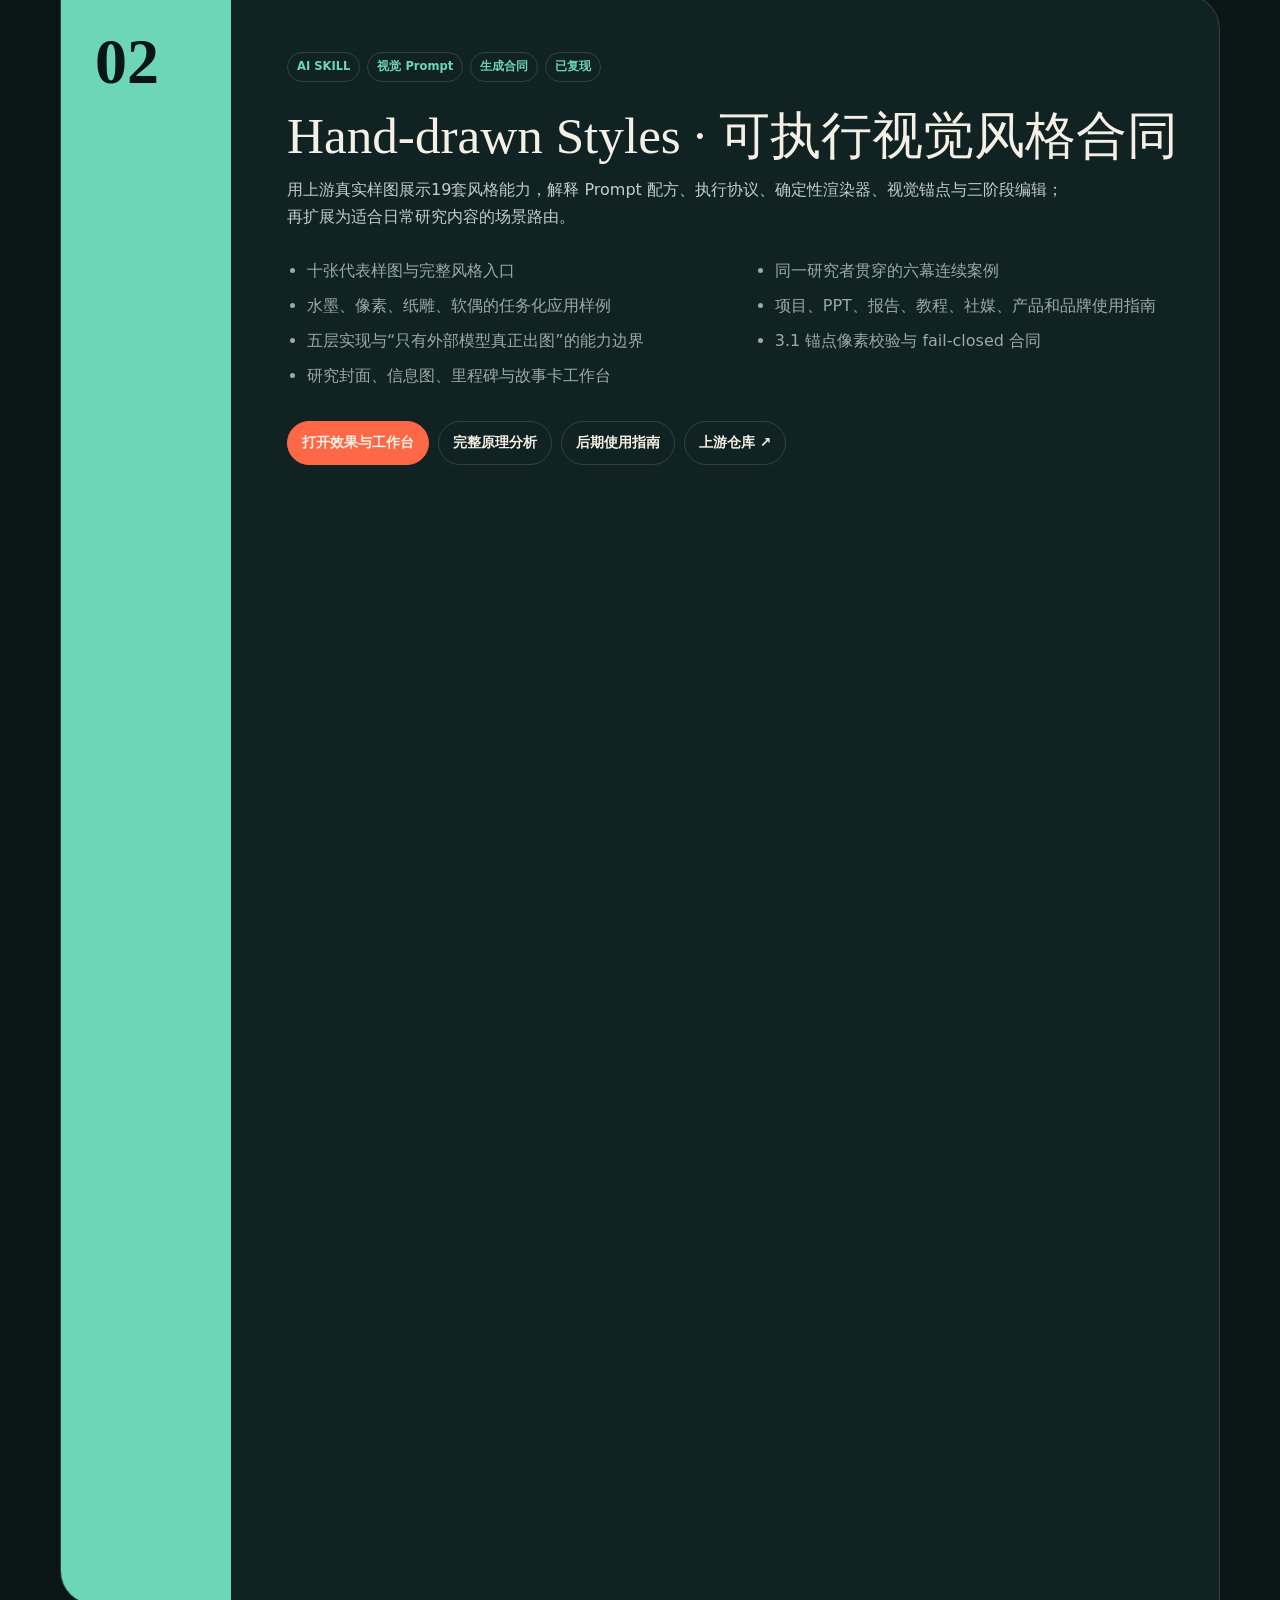
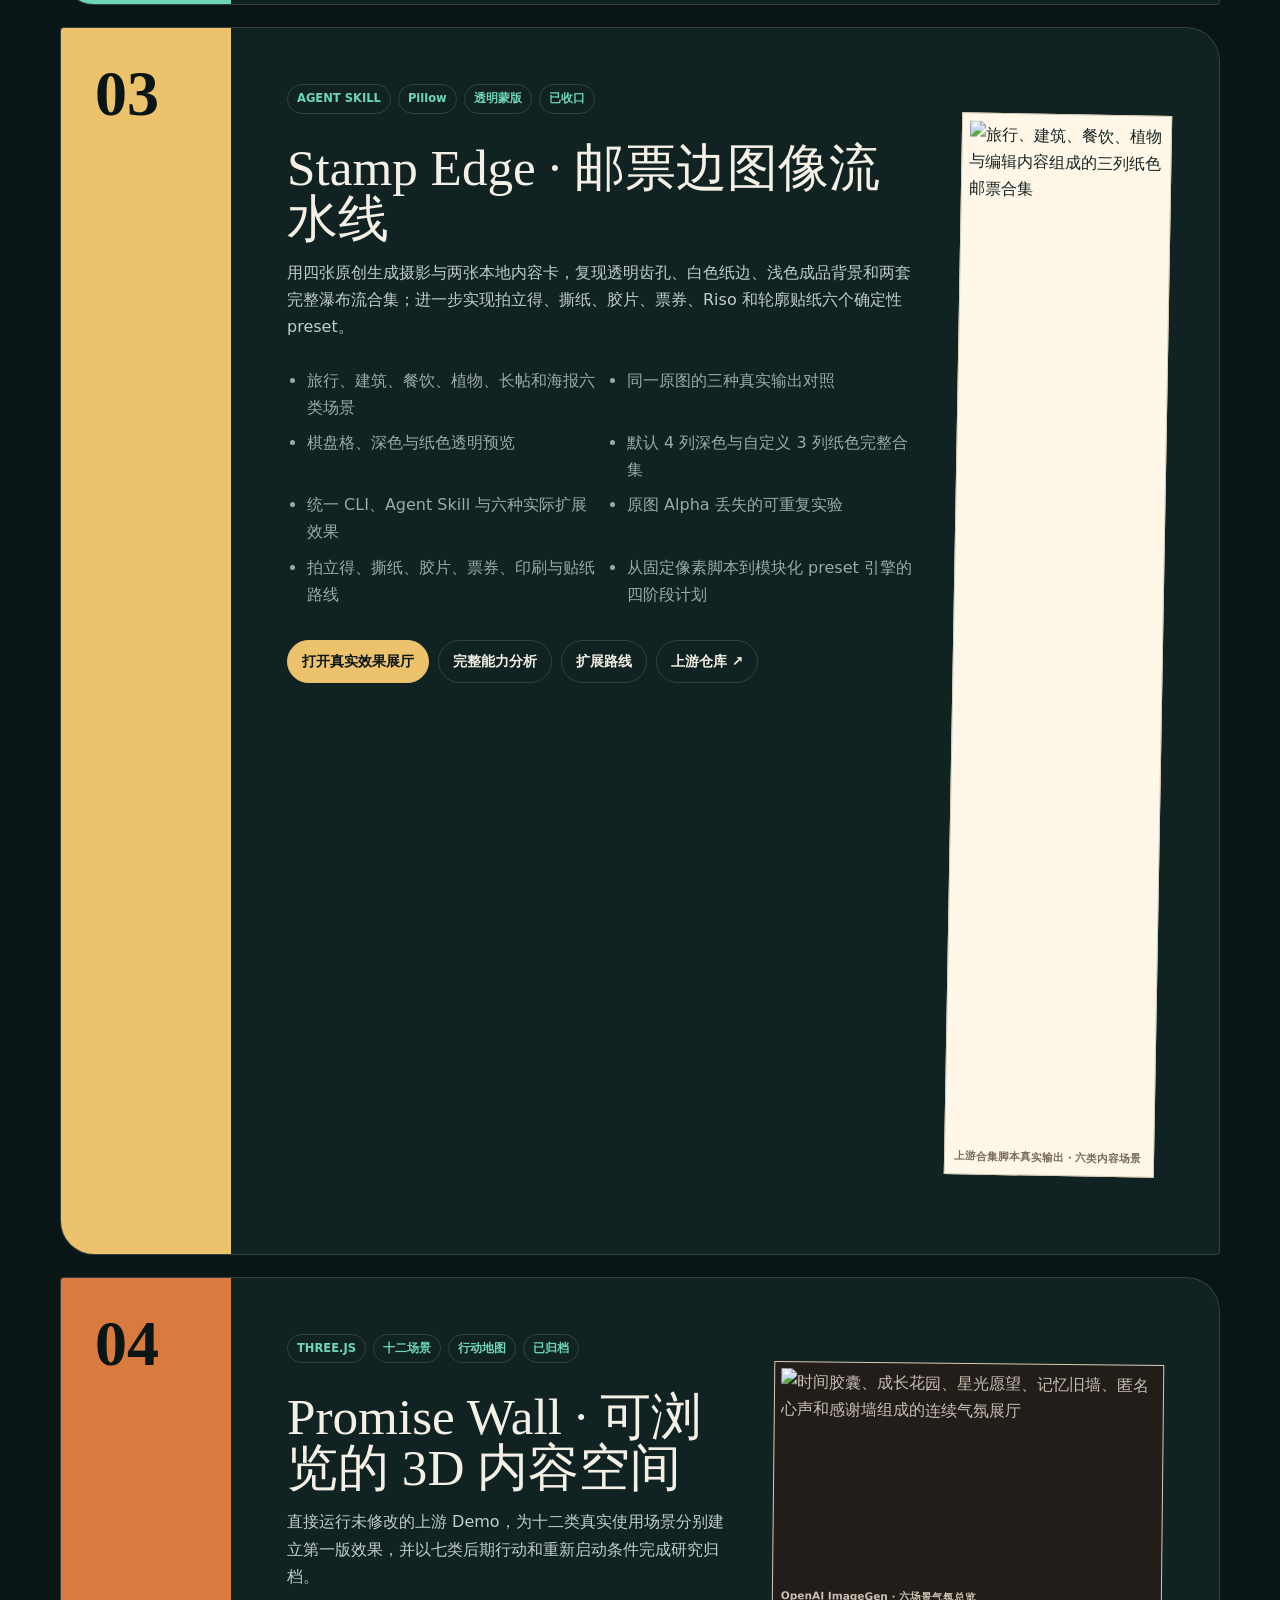
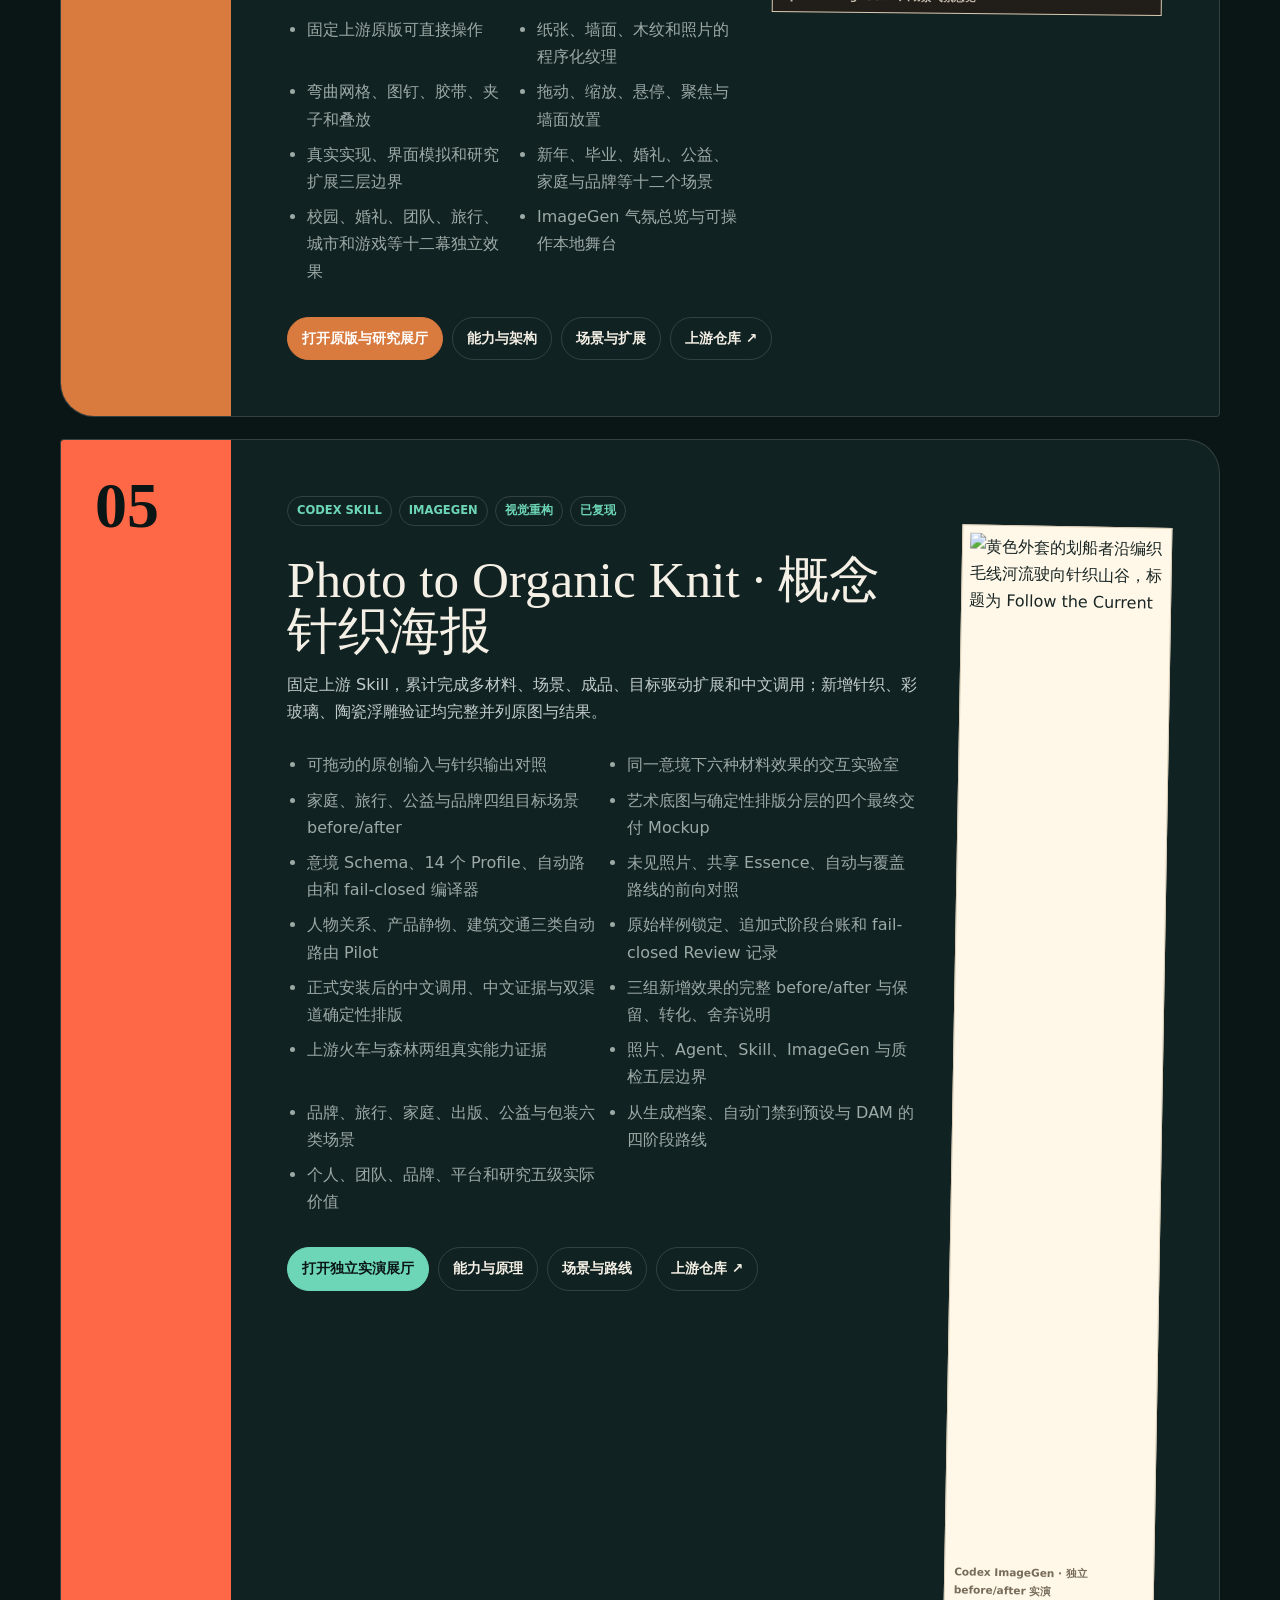
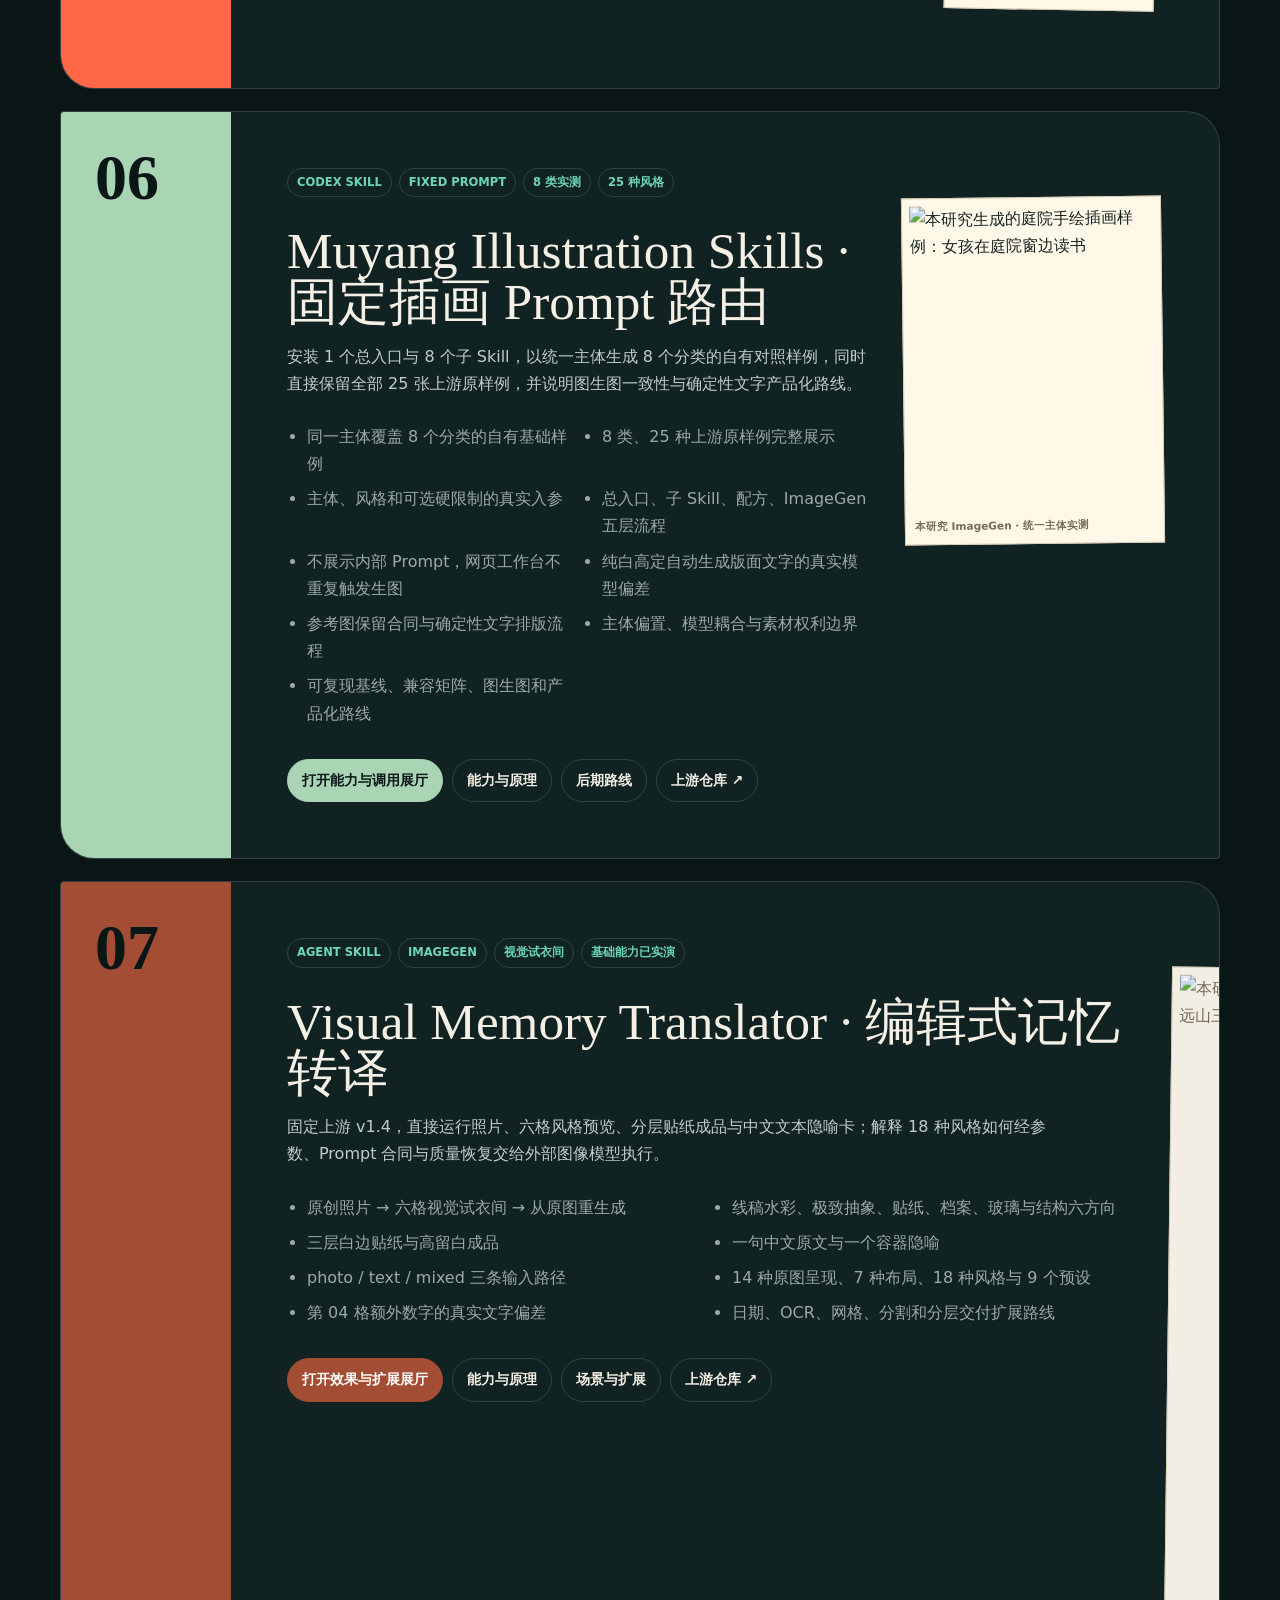
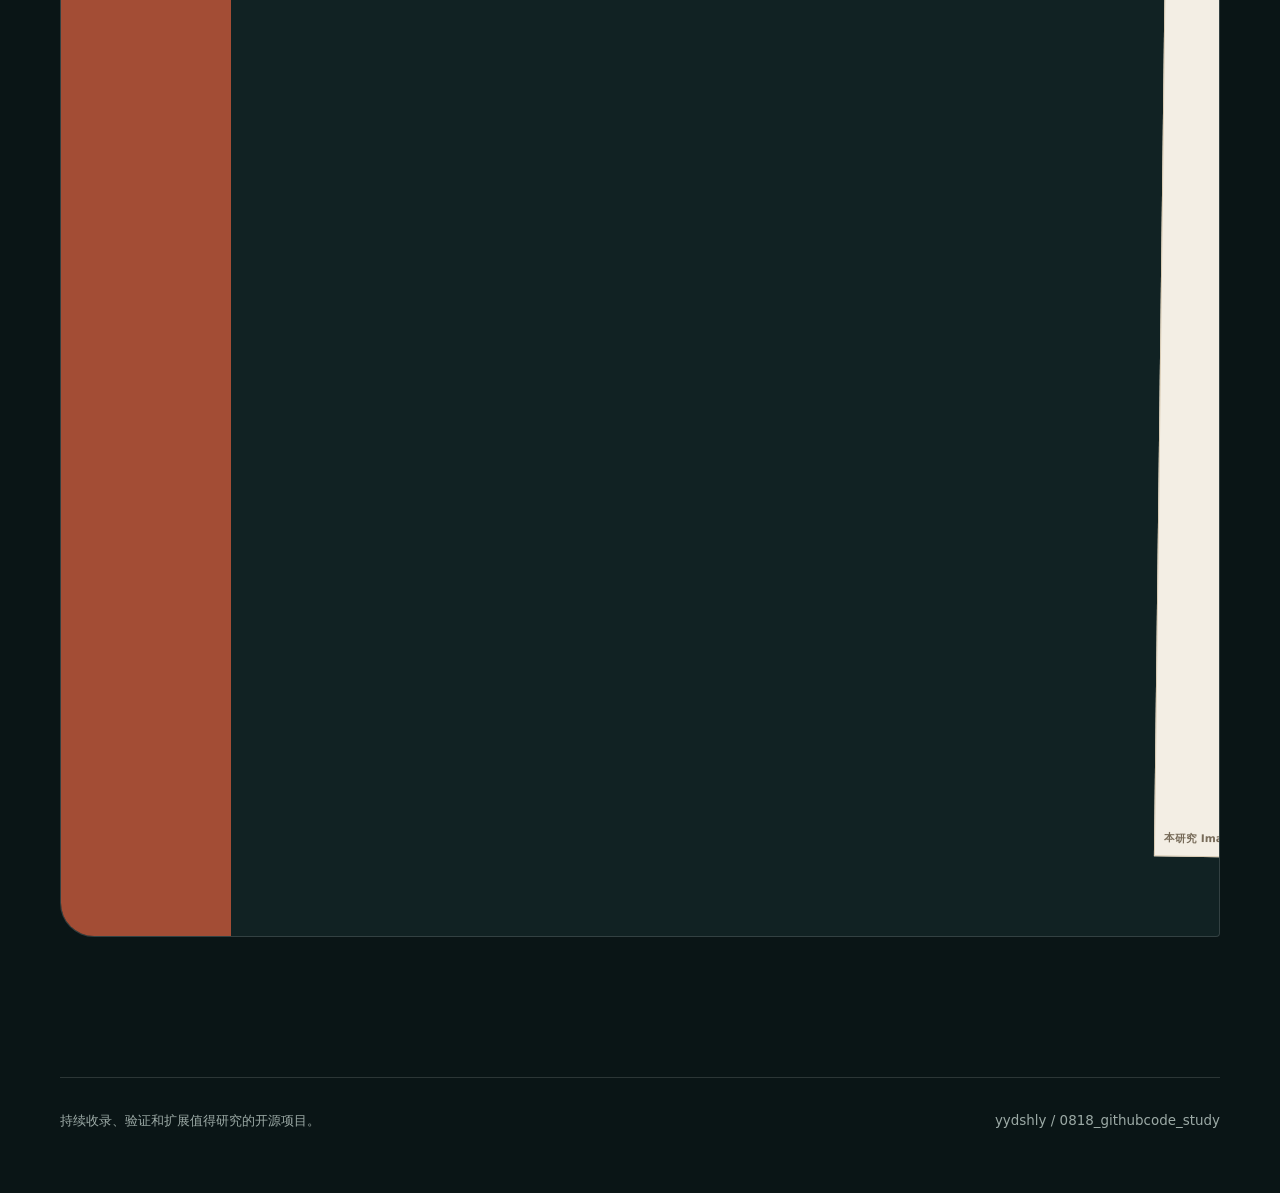
==== commit 674ad525: "Add Visual Memory Translator research showcase" ====
--- a/site/index.html
+++ b/site/index.html
@@ -19,8 +19,8 @@
       <h1>把感兴趣的代码，<br>研究成可复现的知识。</h1>
       <p class="lede">这里不只收藏仓库链接。每个项目都要固定上游版本、验证真实能力、解释工作原理、整理数据来源，并形成可运行扩展和在线展示。</p>
       <div class="stats" aria-label="当前项目统计">
-        <div><strong>06</strong><span>已收录项目</span></div>
-        <div><strong>06</strong><span>上游原版报告</span></div>
+        <div><strong>07</strong><span>已收录项目</span></div>
+        <div><strong>07</strong><span>固定上游项目</span></div>
         <div><strong>02</strong><span>确定性图片脚本</span></div>
       </div>
     </section>
@@ -193,6 +193,34 @@
           </div>
         </div>
       </article>
+      <article class="project-card project-card-seventh">
+        <div class="project-number">07</div>
+        <div class="project-body">
+          <div class="tags"><span>AGENT SKILL</span><span>IMAGEGEN</span><span>视觉试衣间</span><span>基础能力已实演</span></div>
+          <figure class="project-cover visual-memory-cover">
+            <img src="projects/visual-memory-translator/showcase/assets/generated/waterfront-layered-sticker-final.png" width="1086" height="1448" loading="lazy" decoding="async" alt="本研究生成的湖畔人物、亭廊与远山三层白边贴纸记忆页">
+            <figcaption>本研究 ImageGen · 从原图重生成</figcaption>
+          </figure>
+          <h3>Visual Memory Translator · 编辑式记忆转译</h3>
+          <p>固定上游 v1.4，直接运行照片、六格风格预览、分层贴纸成品与中文文本隐喻卡；解释 18 种风格如何经参数、Prompt 合同与质量恢复交给外部图像模型执行。</p>
+          <ul>
+            <li>原创照片 → 六格视觉试衣间 → 从原图重生成</li>
+            <li>线稿水彩、极致抽象、贴纸、档案、玻璃与结构六方向</li>
+            <li>三层白边贴纸与高留白成品</li>
+            <li>一句中文原文与一个容器隐喻</li>
+            <li>photo / text / mixed 三条输入路径</li>
+            <li>14 种原图呈现、7 种布局、18 种风格与 9 个预设</li>
+            <li>第 04 格额外数字的真实文字偏差</li>
+            <li>日期、OCR、网格、分割和分层交付扩展路线</li>
+          </ul>
+          <div class="actions">
+            <a class="primary" href="projects/visual-memory-translator/showcase/">打开效果与扩展展厅</a>
+            <a href="projects/visual-memory-translator/docs/analysis.md">能力与原理</a>
+            <a href="projects/visual-memory-translator/docs/use-cases-and-extension.md">场景与扩展</a>
+            <a href="https://github.com/TanShilongMario/visual-memory-translator-SKILL">上游仓库 ↗</a>
+          </div>
+        </div>
+      </article>
     </section>
   </main>
 
--- a/site/styles.css
+++ b/site/styles.css
@@ -43,6 +43,10 @@
 .project-card-fourth .actions .primary { color: #fff; background: #d97a3f; border-color: #d97a3f; }
 .project-card-sixth .project-number { background: #a9d5b5; }
 .project-card-sixth .actions .primary { color: var(--bg); background: #a9d5b5; border-color: #a9d5b5; }
+.project-card-seventh .project-number { background: #a34d35; }
+.project-card-seventh .actions .primary { color: #fff; background: #a34d35; border-color: #a34d35; }
+.project-cover.visual-memory-cover { width: min(260px, 38%); color: #776b59; background: #f3eee4; transform: rotate(.7deg); }
+.project-cover.visual-memory-cover img { aspect-ratio: 3/4; object-fit: cover; }
 .project-cover.muyang-cover { width: min(260px, 38%); transform: rotate(-.7deg); }
 .project-cover.muyang-cover img { aspect-ratio: 4/5; object-fit: cover; }
 .promise-cover { position: relative; float: right; width: min(320px, 42%); min-height: 230px; margin: 0 0 24px 34px; overflow: hidden; border: 1px solid #b9aa93; border-radius: 2px 20px 2px 20px; background-color: #c7b79f; background-image: linear-gradient(90deg, rgba(255,255,255,.14) 1px, transparent 1px), linear-gradient(rgba(255,255,255,.12) 1px, transparent 1px), radial-gradient(circle at 35% 20%, rgba(255,255,255,.3), transparent 14rem); background-size: 54px 43px, 54px 43px, auto; box-shadow: inset 0 -22px 0 #9a704b, inset 0 -28px 0 #e4dac9; }
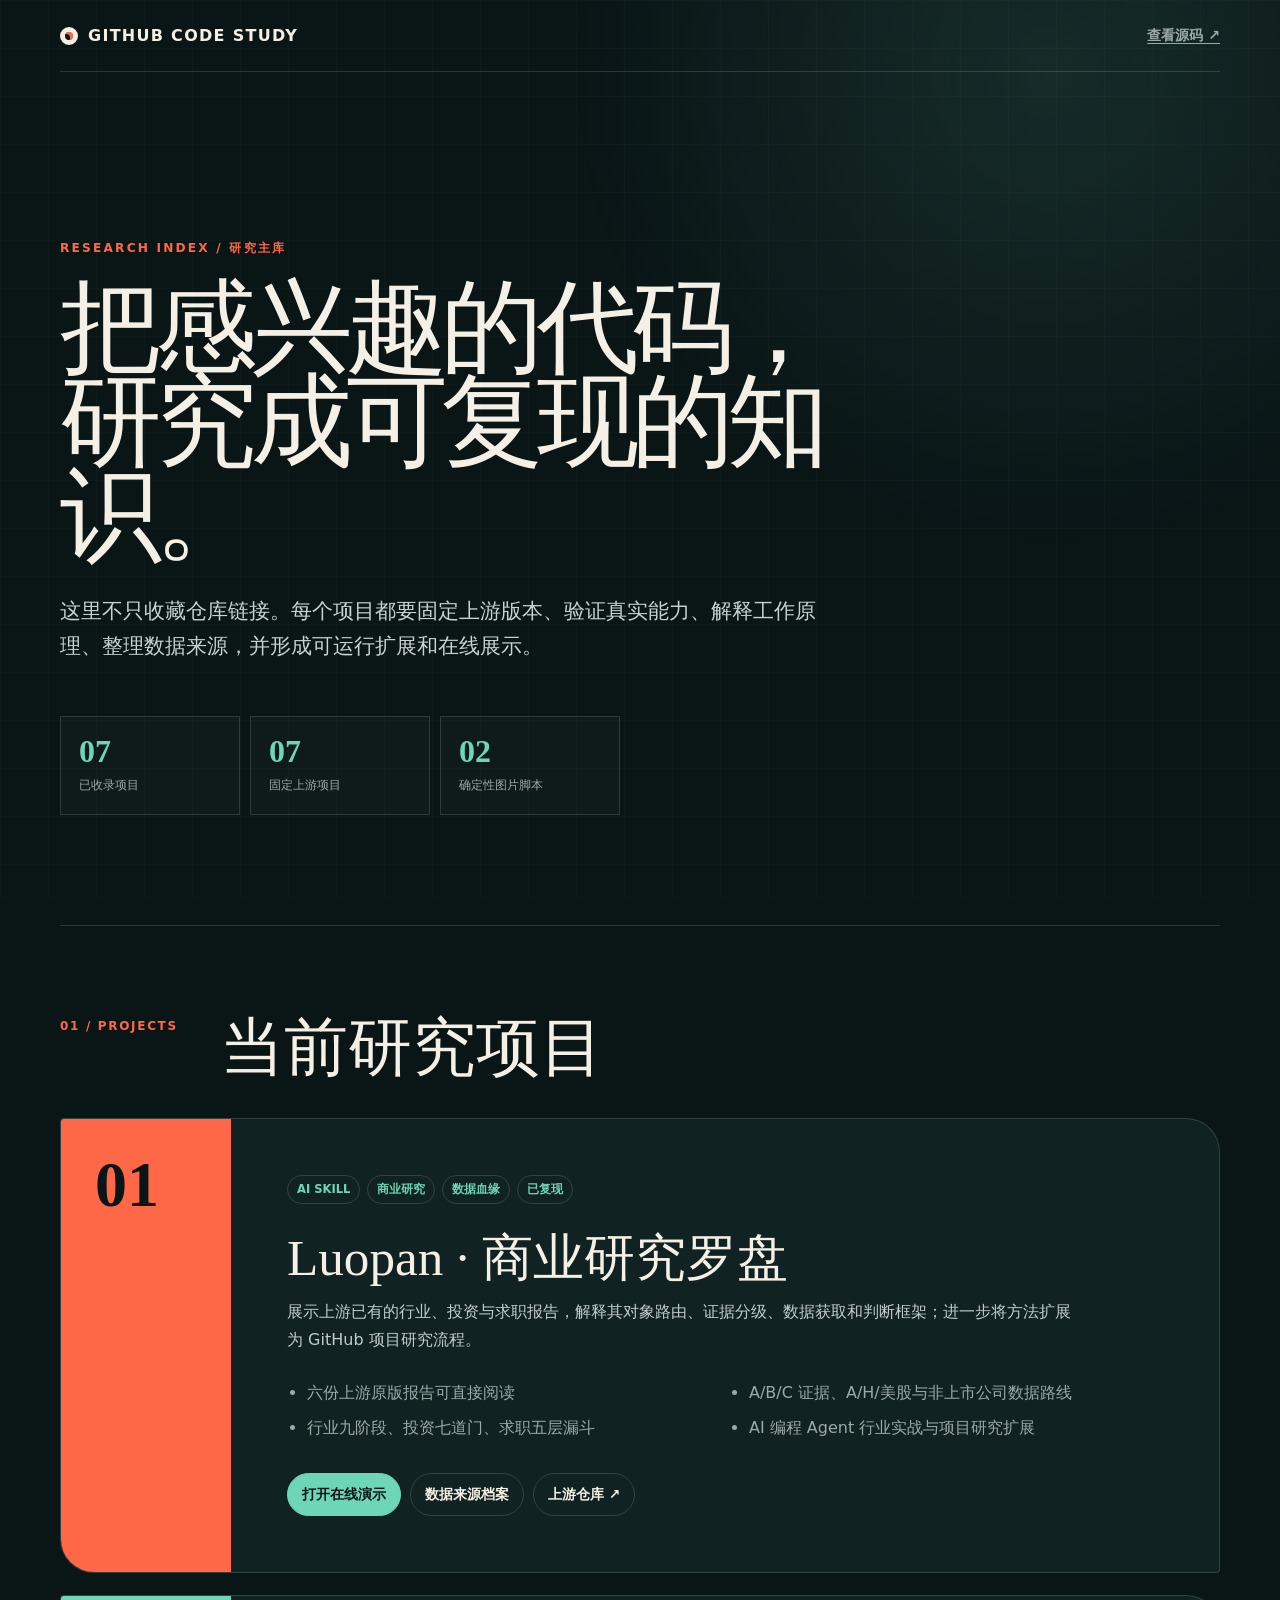
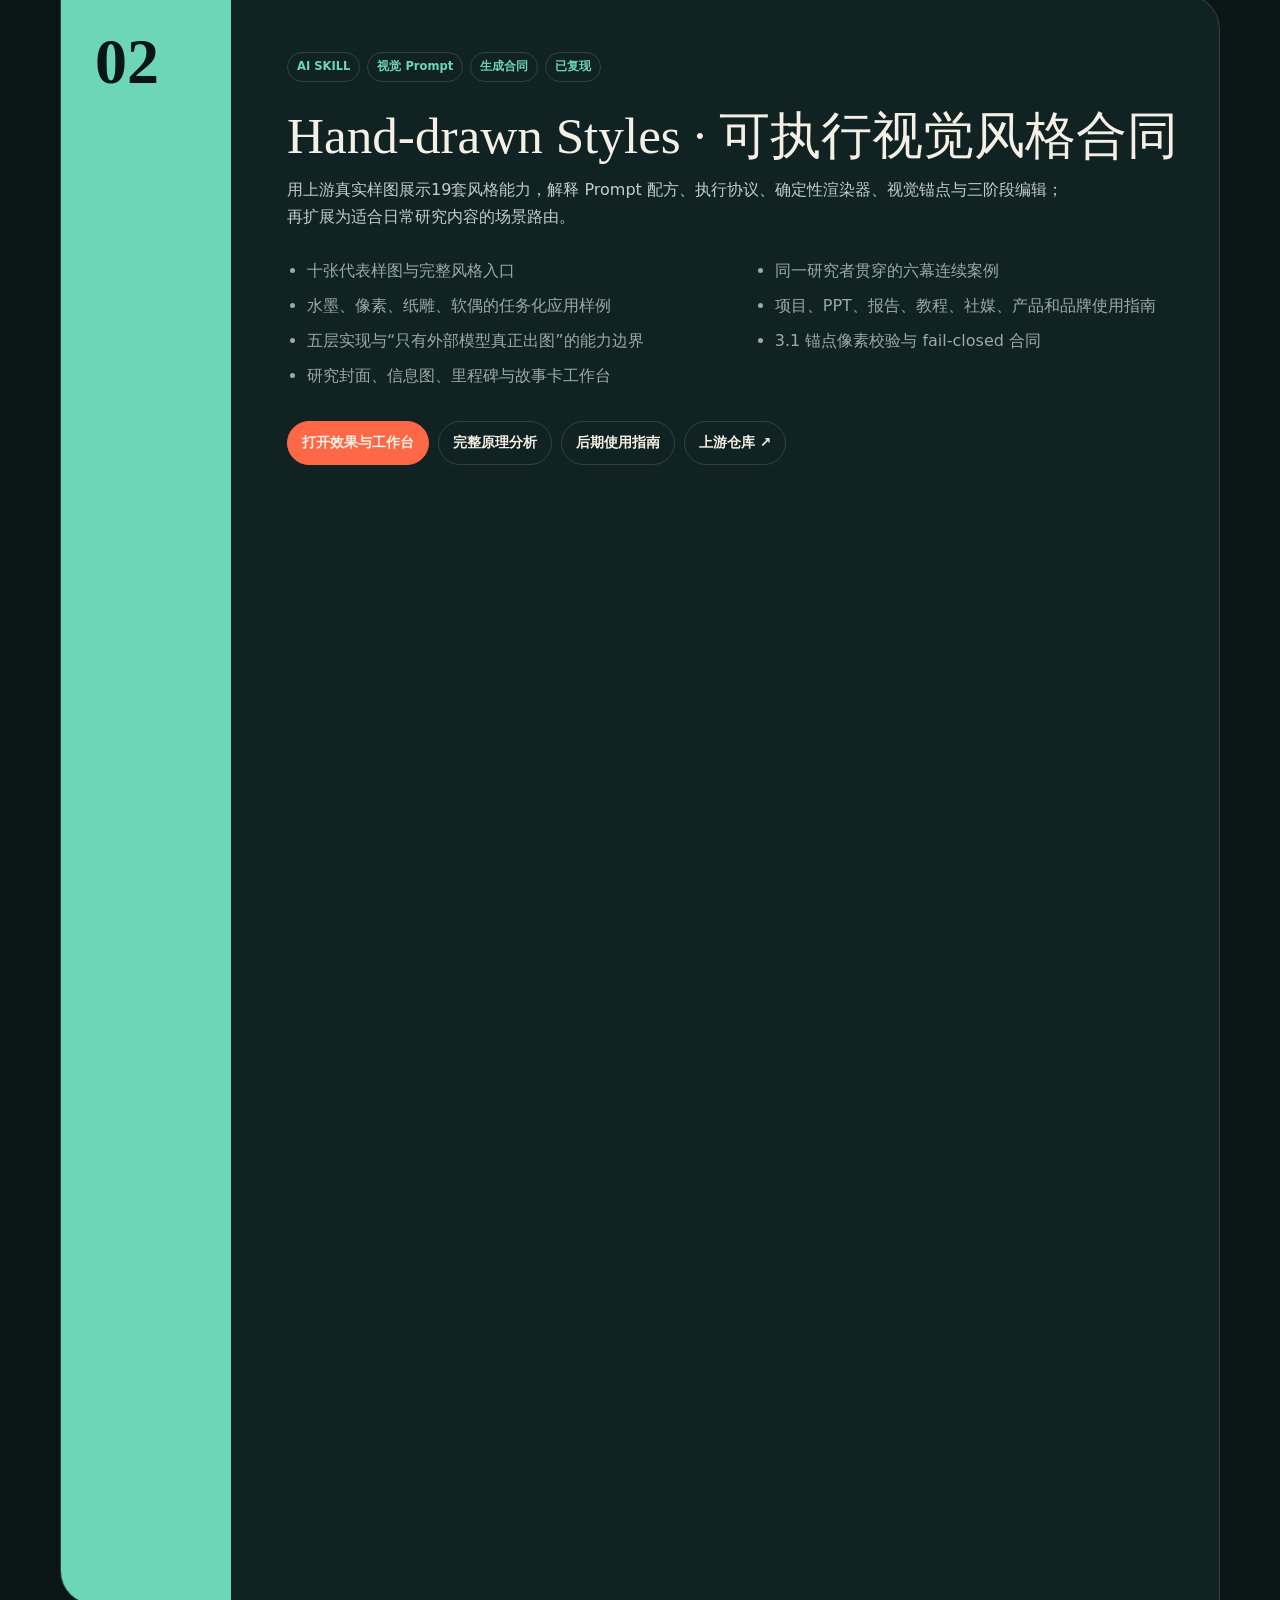
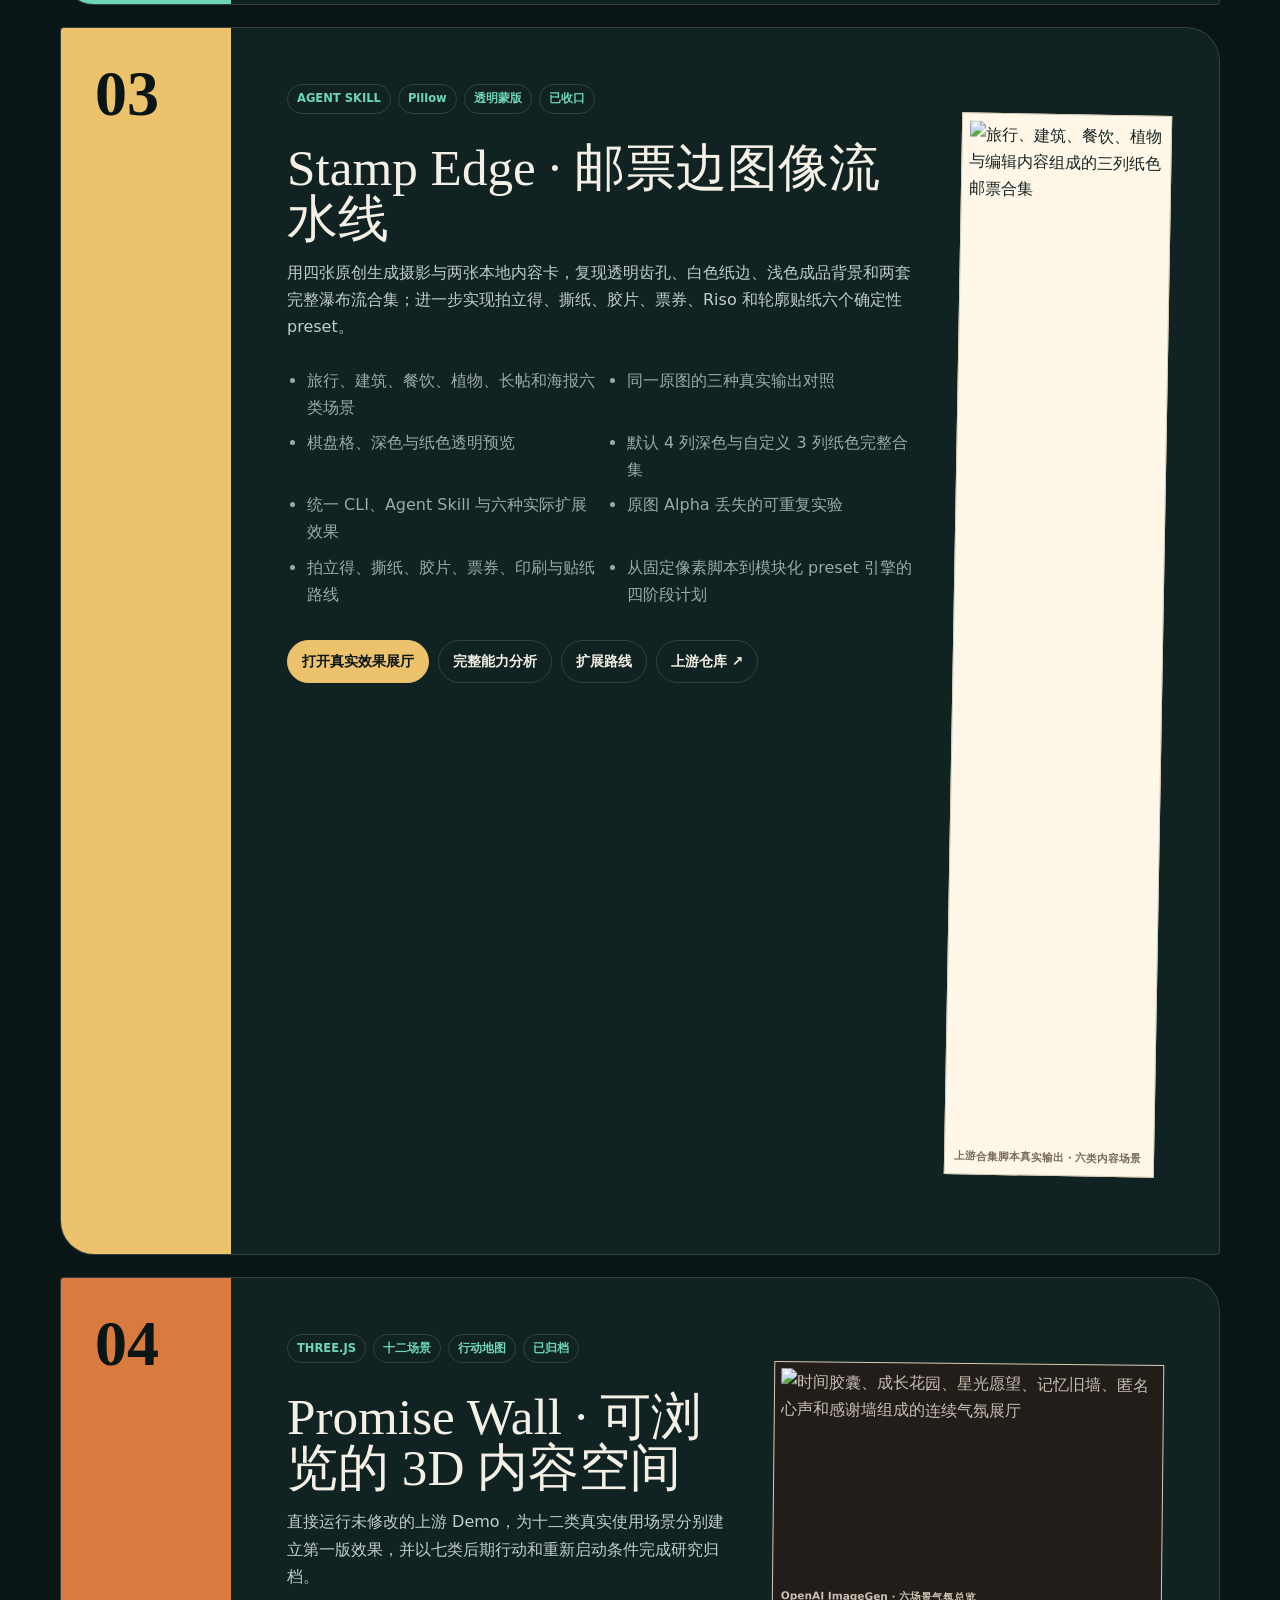
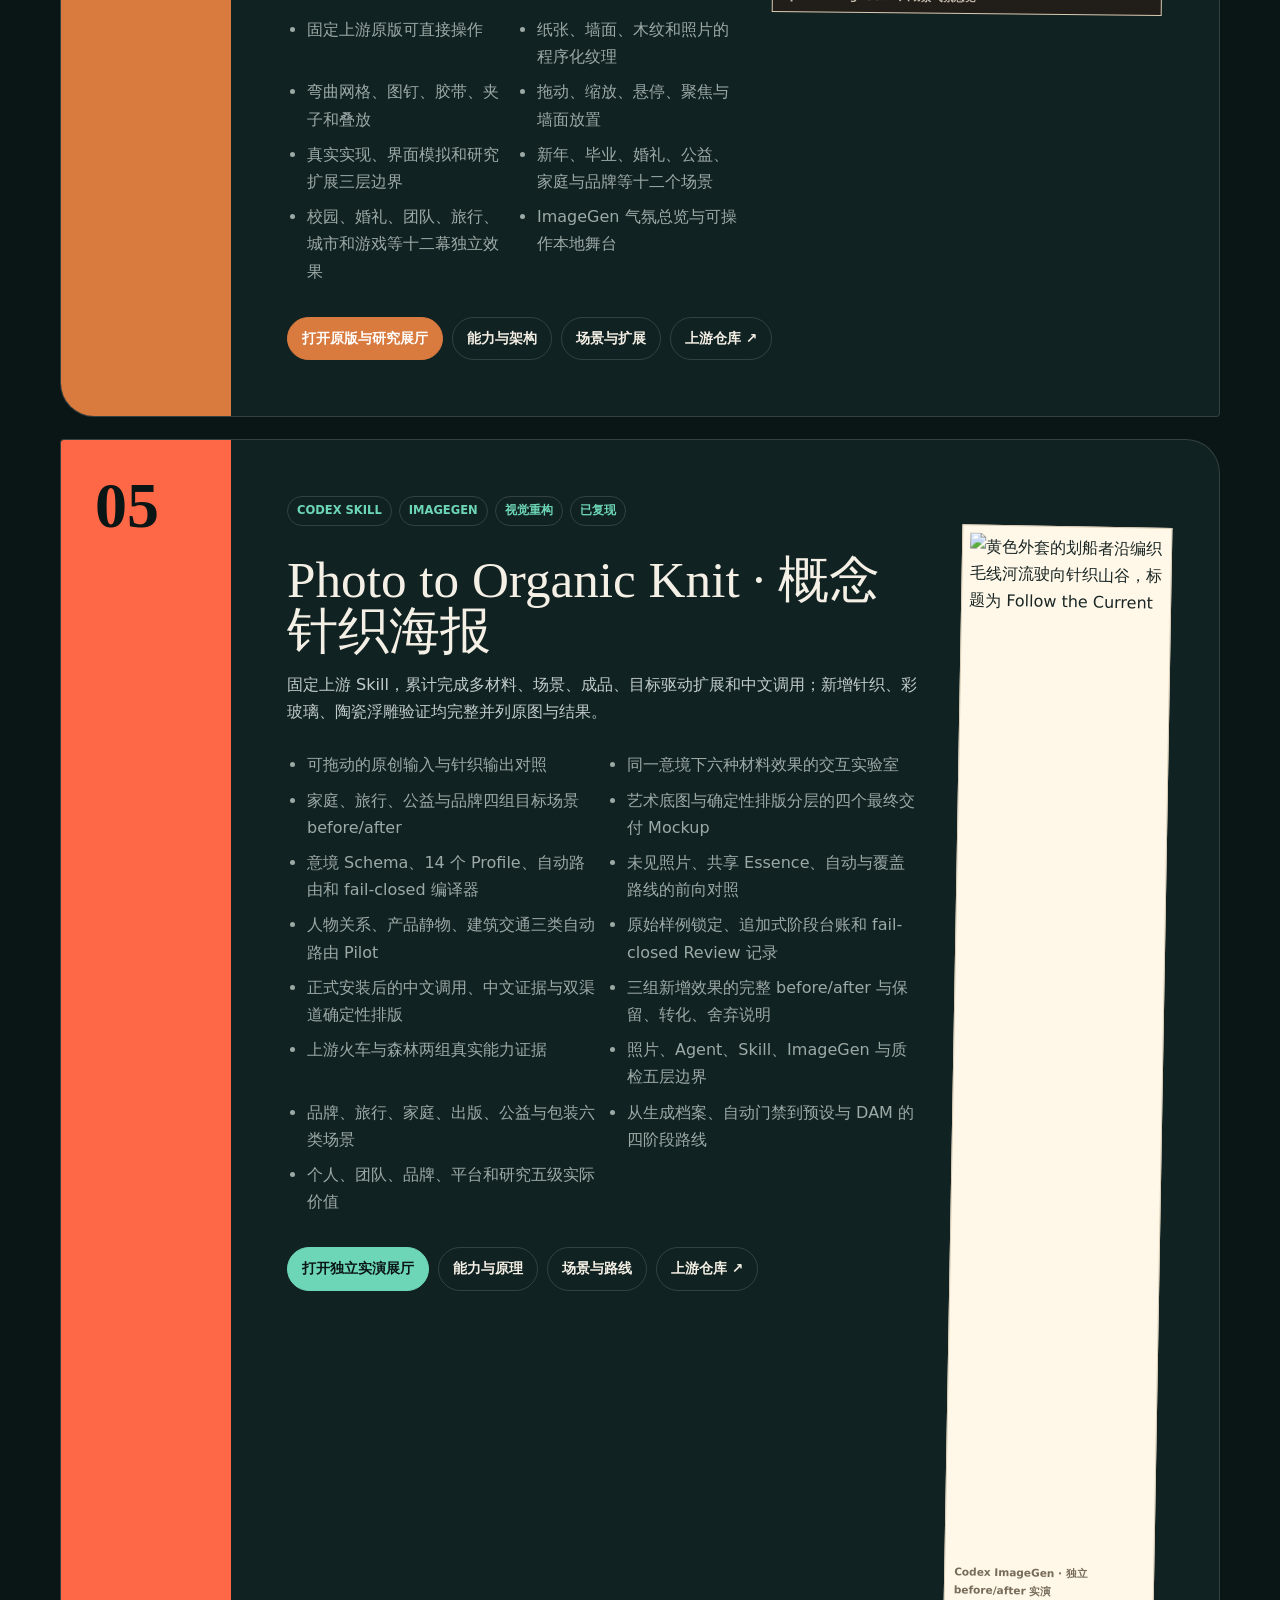
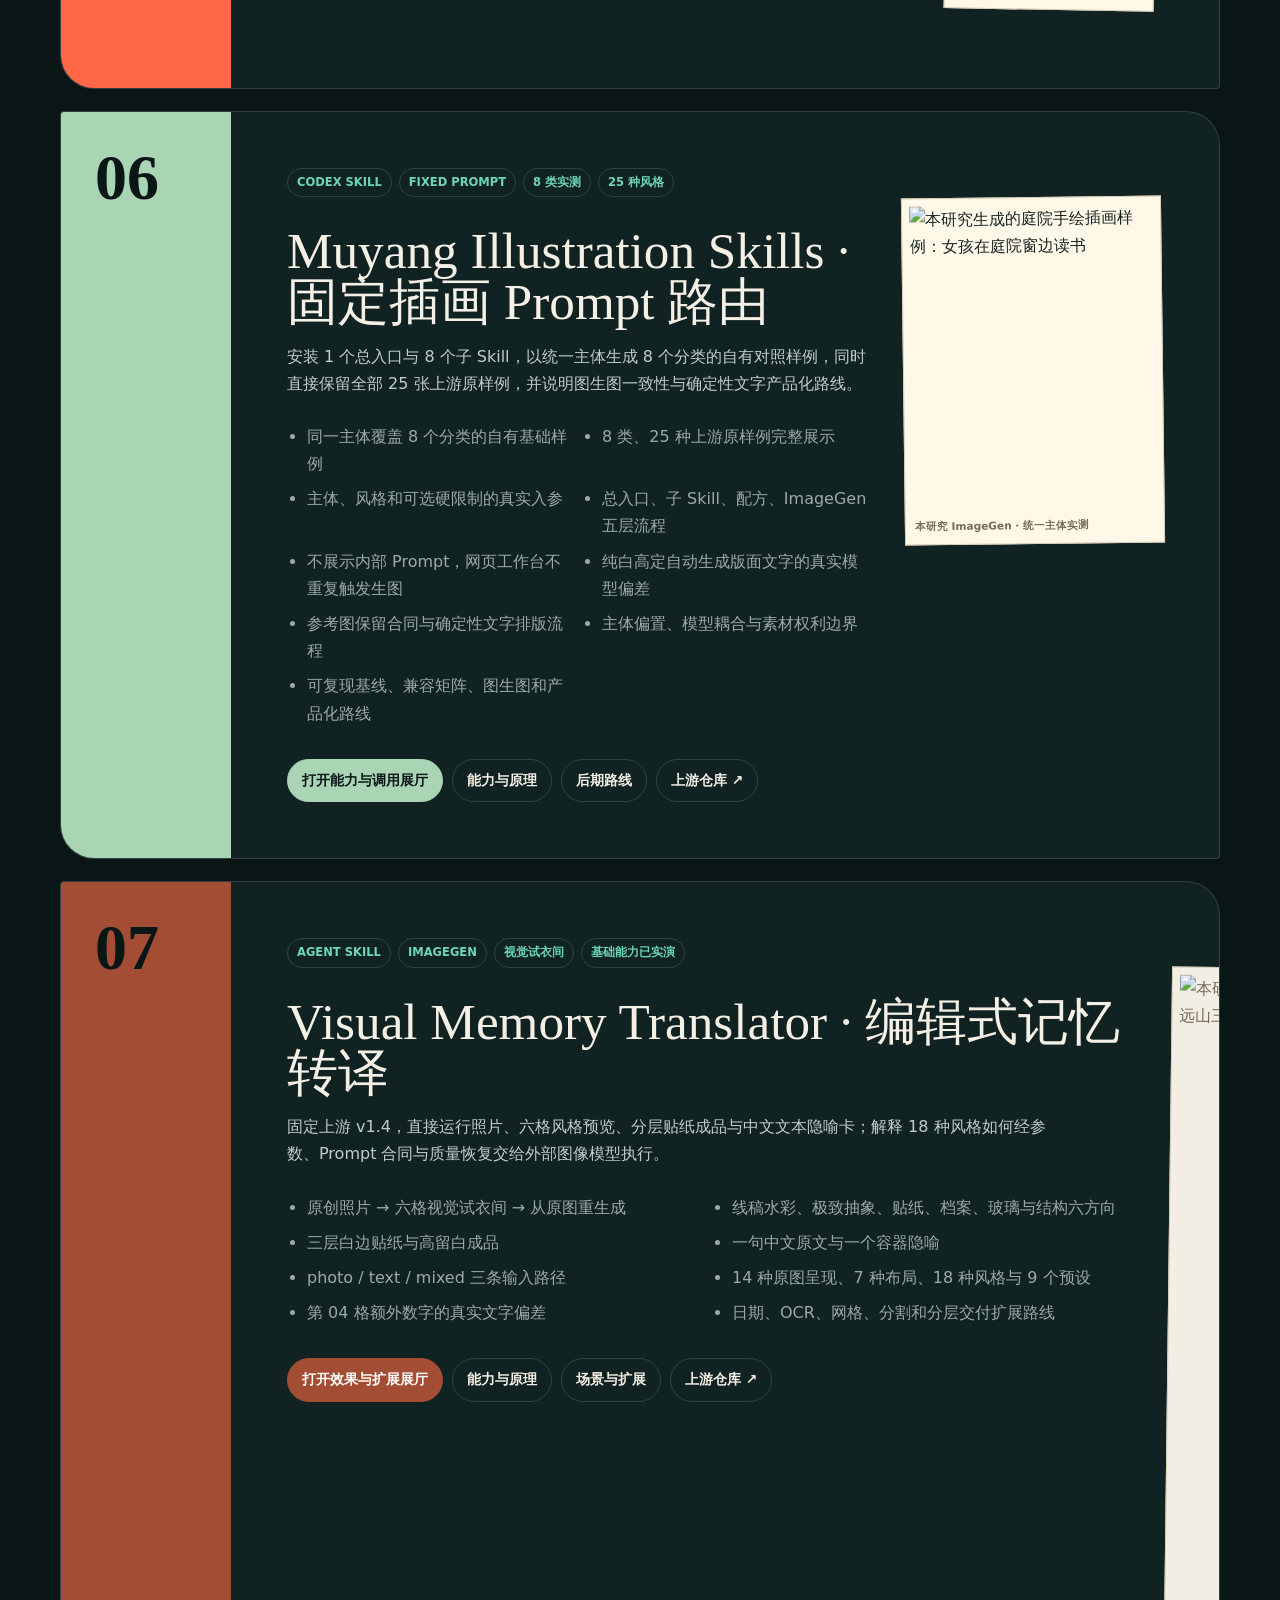
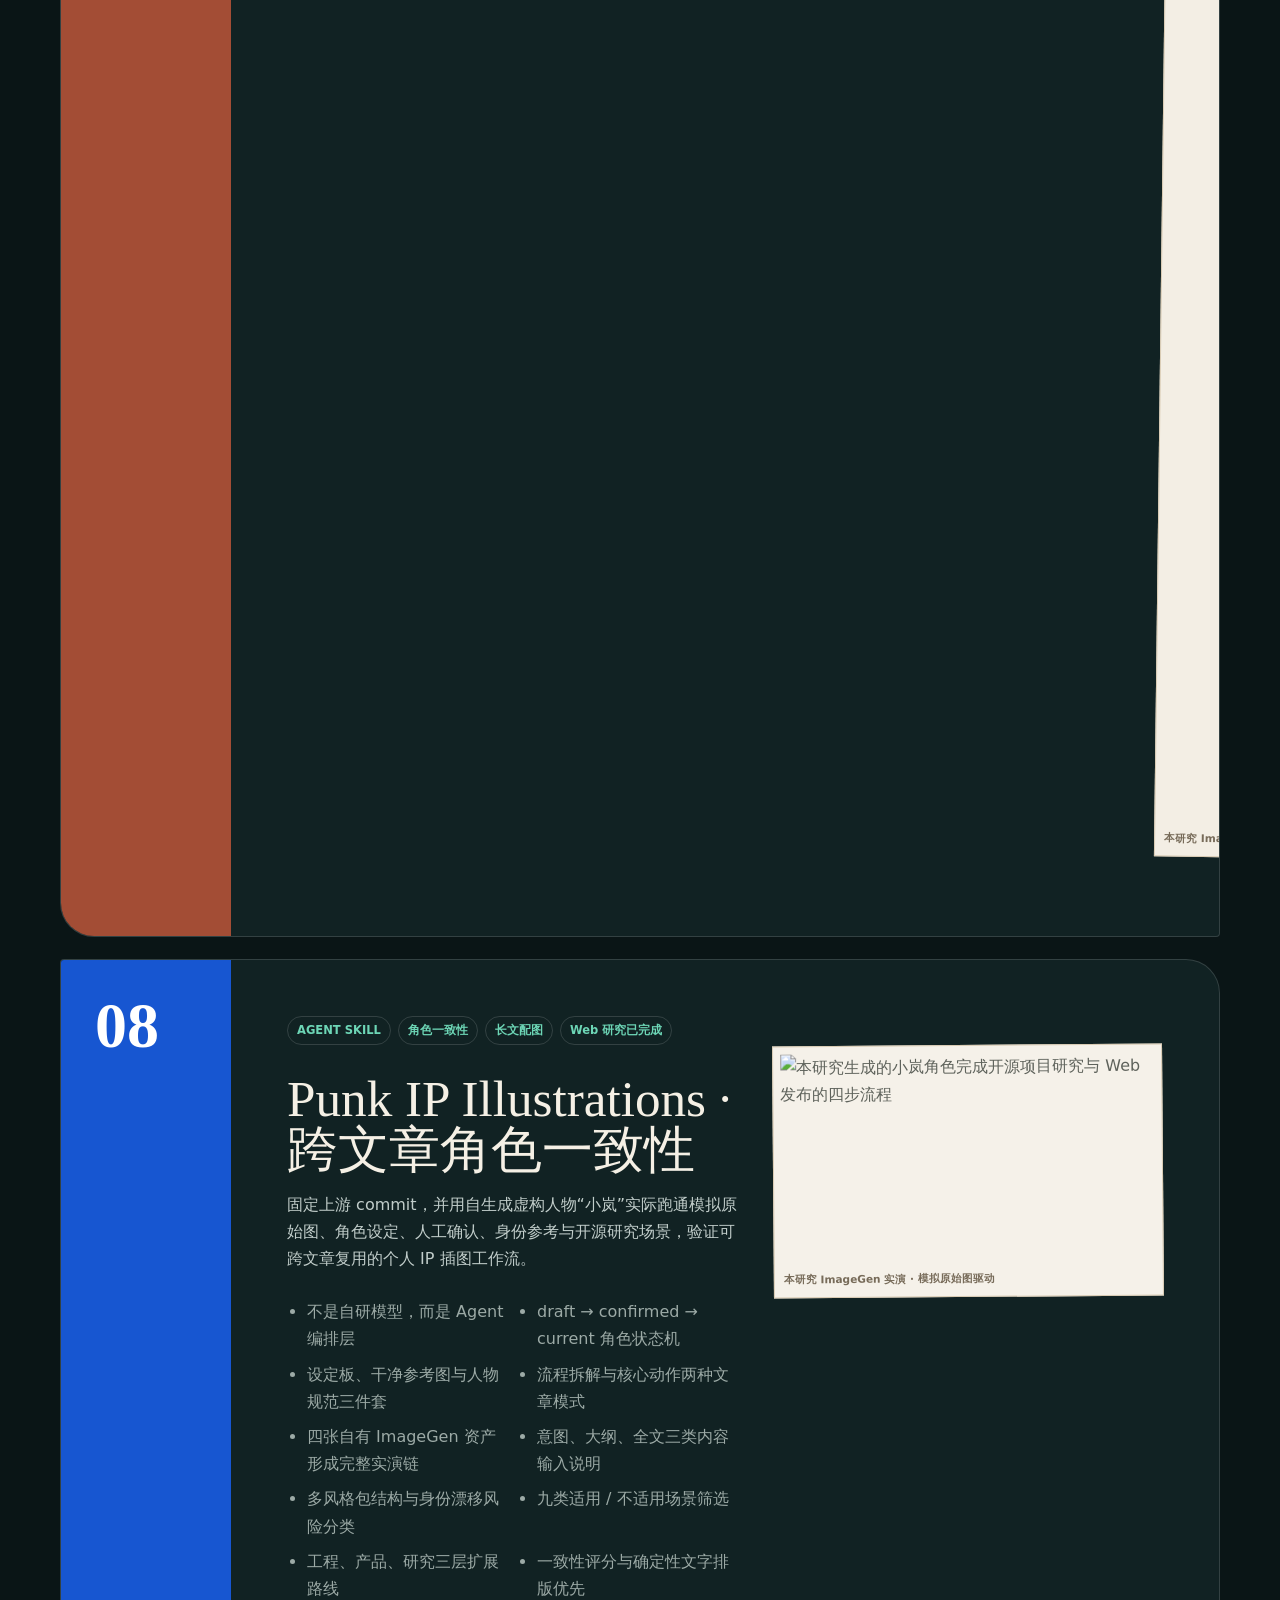
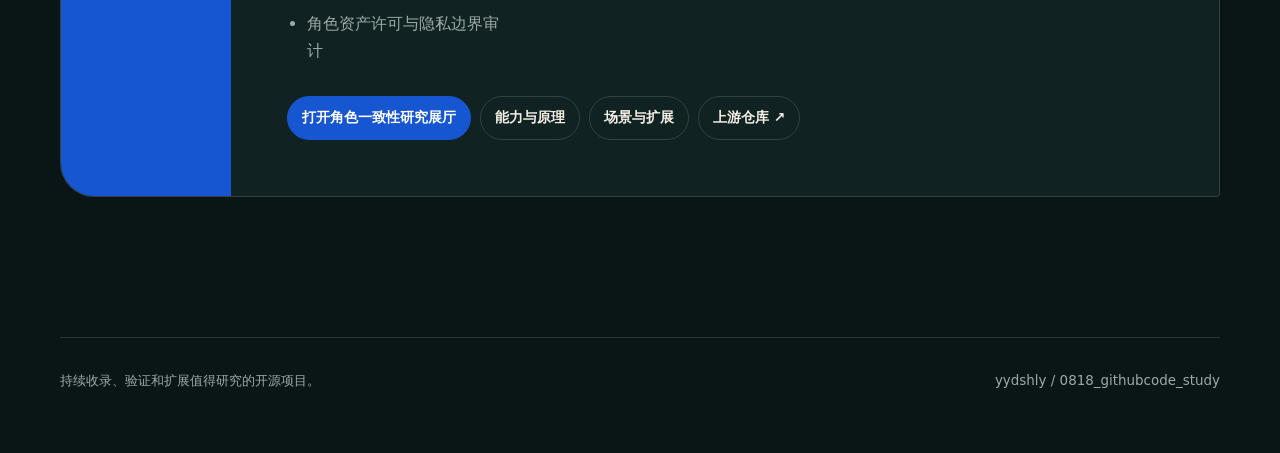
==== commit 27ff9df4: "Add Punk IP illustration research showcase" ====
--- a/site/index.html
+++ b/site/index.html
@@ -5,6 +5,7 @@
   <meta name="viewport" content="width=device-width, initial-scale=1">
   <meta name="description" content="GitHub Code Study：开源项目能力验证、原理分析、复现、扩展与在线展示索引">
   <title>GitHub Code Study · 研究项目索引</title>
+  <link rel="icon" href="favicon.svg" type="image/svg+xml">
   <link rel="stylesheet" href="styles.css">
 </head>
 <body>
@@ -221,6 +222,37 @@
           </div>
         </div>
       </article>
+      <article class="project-card project-card-eighth">
+        <div class="project-number">08</div>
+        <div class="project-body">
+          <div class="tags"><span>AGENT SKILL</span><span>角色一致性</span><span>长文配图</span><span>Web 研究已完成</span></div>
+          <figure class="project-cover punk-ip-cover">
+            <img src="projects/punk-ip-illustrations/showcase/assets/generated/xiaolan-open-source-research-workflow.png" width="1672" height="941" loading="lazy" decoding="async" alt="本研究生成的小岚角色完成开源项目研究与 Web 发布的四步流程">
+            <figcaption>本研究 ImageGen 实演 · 模拟原始图驱动</figcaption>
+          </figure>
+          <h3>Punk IP Illustrations · 跨文章角色一致性</h3>
+          <p>固定上游 commit，并用自生成虚构人物“小岚”实际跑通模拟原始图、角色设定、人工确认、身份参考与开源研究场景，验证可跨文章复用的个人 IP 插图工作流。</p>
+          <ul>
+            <li>不是自研模型，而是 Agent 编排层</li>
+            <li>draft → confirmed → current 角色状态机</li>
+            <li>设定板、干净参考图与人物规范三件套</li>
+            <li>流程拆解与核心动作两种文章模式</li>
+            <li>四张自有 ImageGen 资产形成完整实演链</li>
+            <li>意图、大纲、全文三类内容输入说明</li>
+            <li>多风格包结构与身份漂移风险分类</li>
+            <li>九类适用 / 不适用场景筛选</li>
+            <li>工程、产品、研究三层扩展路线</li>
+            <li>一致性评分与确定性文字排版优先</li>
+            <li>角色资产许可与隐私边界审计</li>
+          </ul>
+          <div class="actions">
+            <a class="primary" href="projects/punk-ip-illustrations/showcase/">打开角色一致性研究展厅</a>
+            <a href="projects/punk-ip-illustrations/docs/analysis.md">能力与原理</a>
+            <a href="projects/punk-ip-illustrations/docs/extension-roadmap.md">场景与扩展</a>
+            <a href="https://github.com/adrianpunk/punk-ip-illustrations">上游仓库 ↗</a>
+          </div>
+        </div>
+      </article>
     </section>
   </main>
 
--- a/site/styles.css
+++ b/site/styles.css
@@ -45,6 +45,10 @@
 .project-card-sixth .actions .primary { color: var(--bg); background: #a9d5b5; border-color: #a9d5b5; }
 .project-card-seventh .project-number { background: #a34d35; }
 .project-card-seventh .actions .primary { color: #fff; background: #a34d35; border-color: #a34d35; }
+.project-card-eighth .project-number { color: #fff; background: #1756d1; }
+.project-card-eighth .actions .primary { color: #fff; background: #1756d1; border-color: #1756d1; }
+.project-cover.punk-ip-cover { width: min(390px, 48%); color: #5e625b; background: #f5f1e9; transform: rotate(-.45deg); }
+.project-cover.punk-ip-cover img { height: auto; aspect-ratio: 16/9; object-fit: cover; }
 .project-cover.visual-memory-cover { width: min(260px, 38%); color: #776b59; background: #f3eee4; transform: rotate(.7deg); }
 .project-cover.visual-memory-cover img { aspect-ratio: 3/4; object-fit: cover; }
 .project-cover.muyang-cover { width: min(260px, 38%); transform: rotate(-.7deg); }
@@ -87,6 +91,7 @@
   .project-cover { float: none; width: min(100%, 360px); margin: 24px 0; }
   .project-cover.promise-scene-cover { width: min(100%, 420px); }
   .project-cover.muyang-cover { width: min(100%, 360px); }
+  .project-cover.punk-ip-cover { width: min(100%, 420px); }
   .promise-cover { float: none; width: min(100%, 360px); margin: 24px 0; }
   footer { display: block; }
   footer span { display: block; margin-bottom: 6px; }
